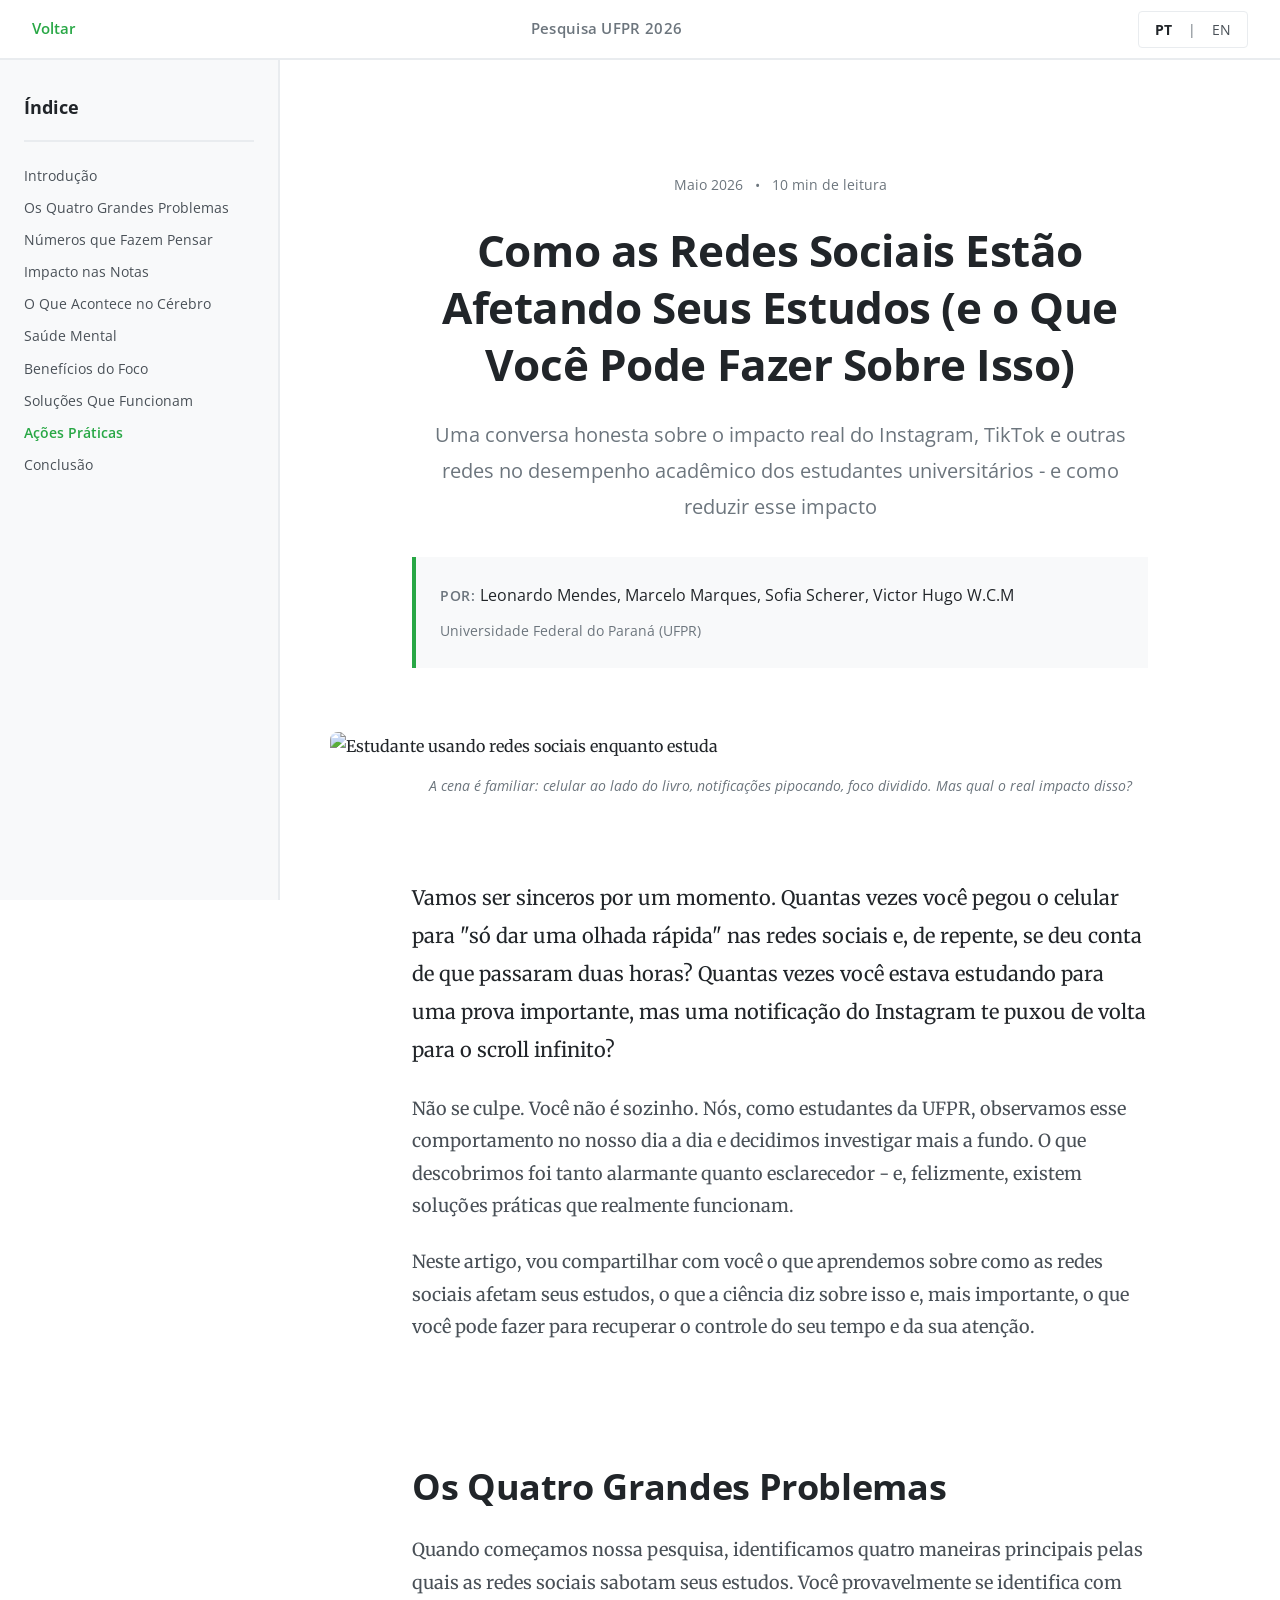
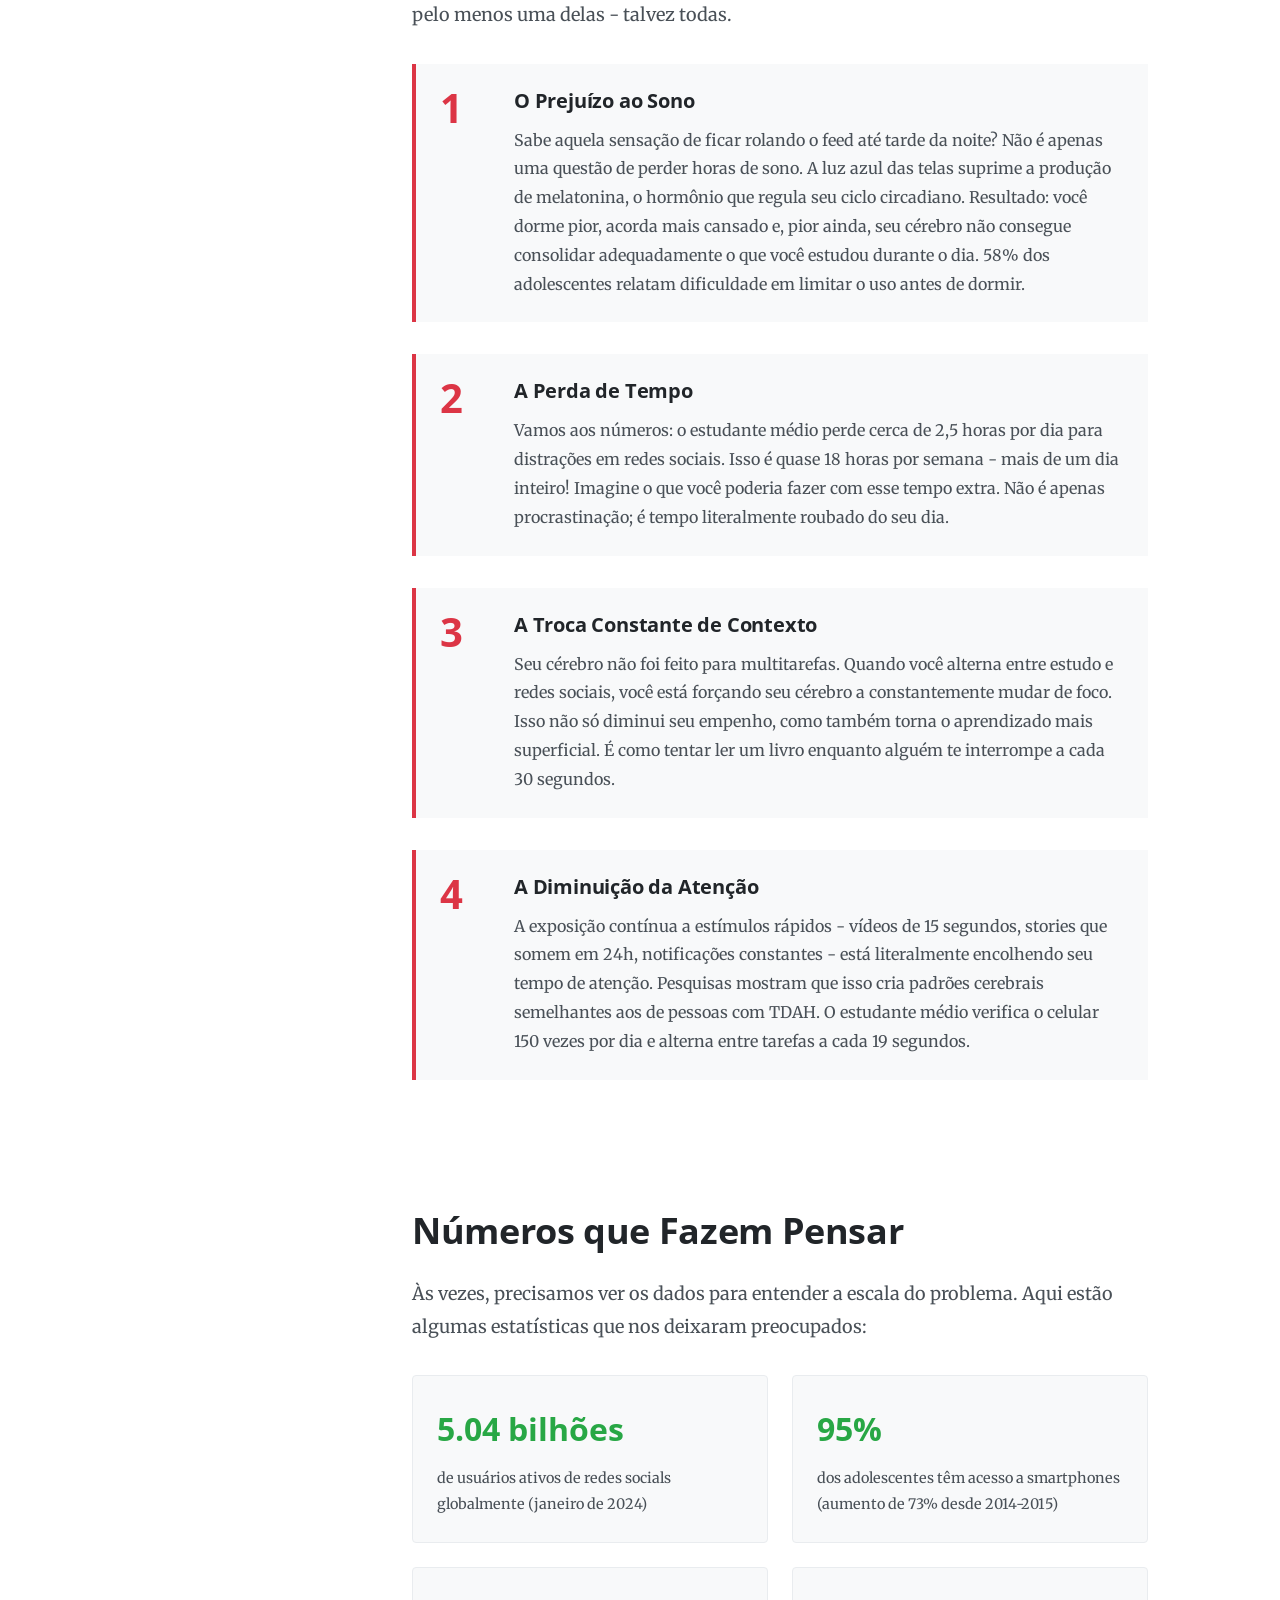
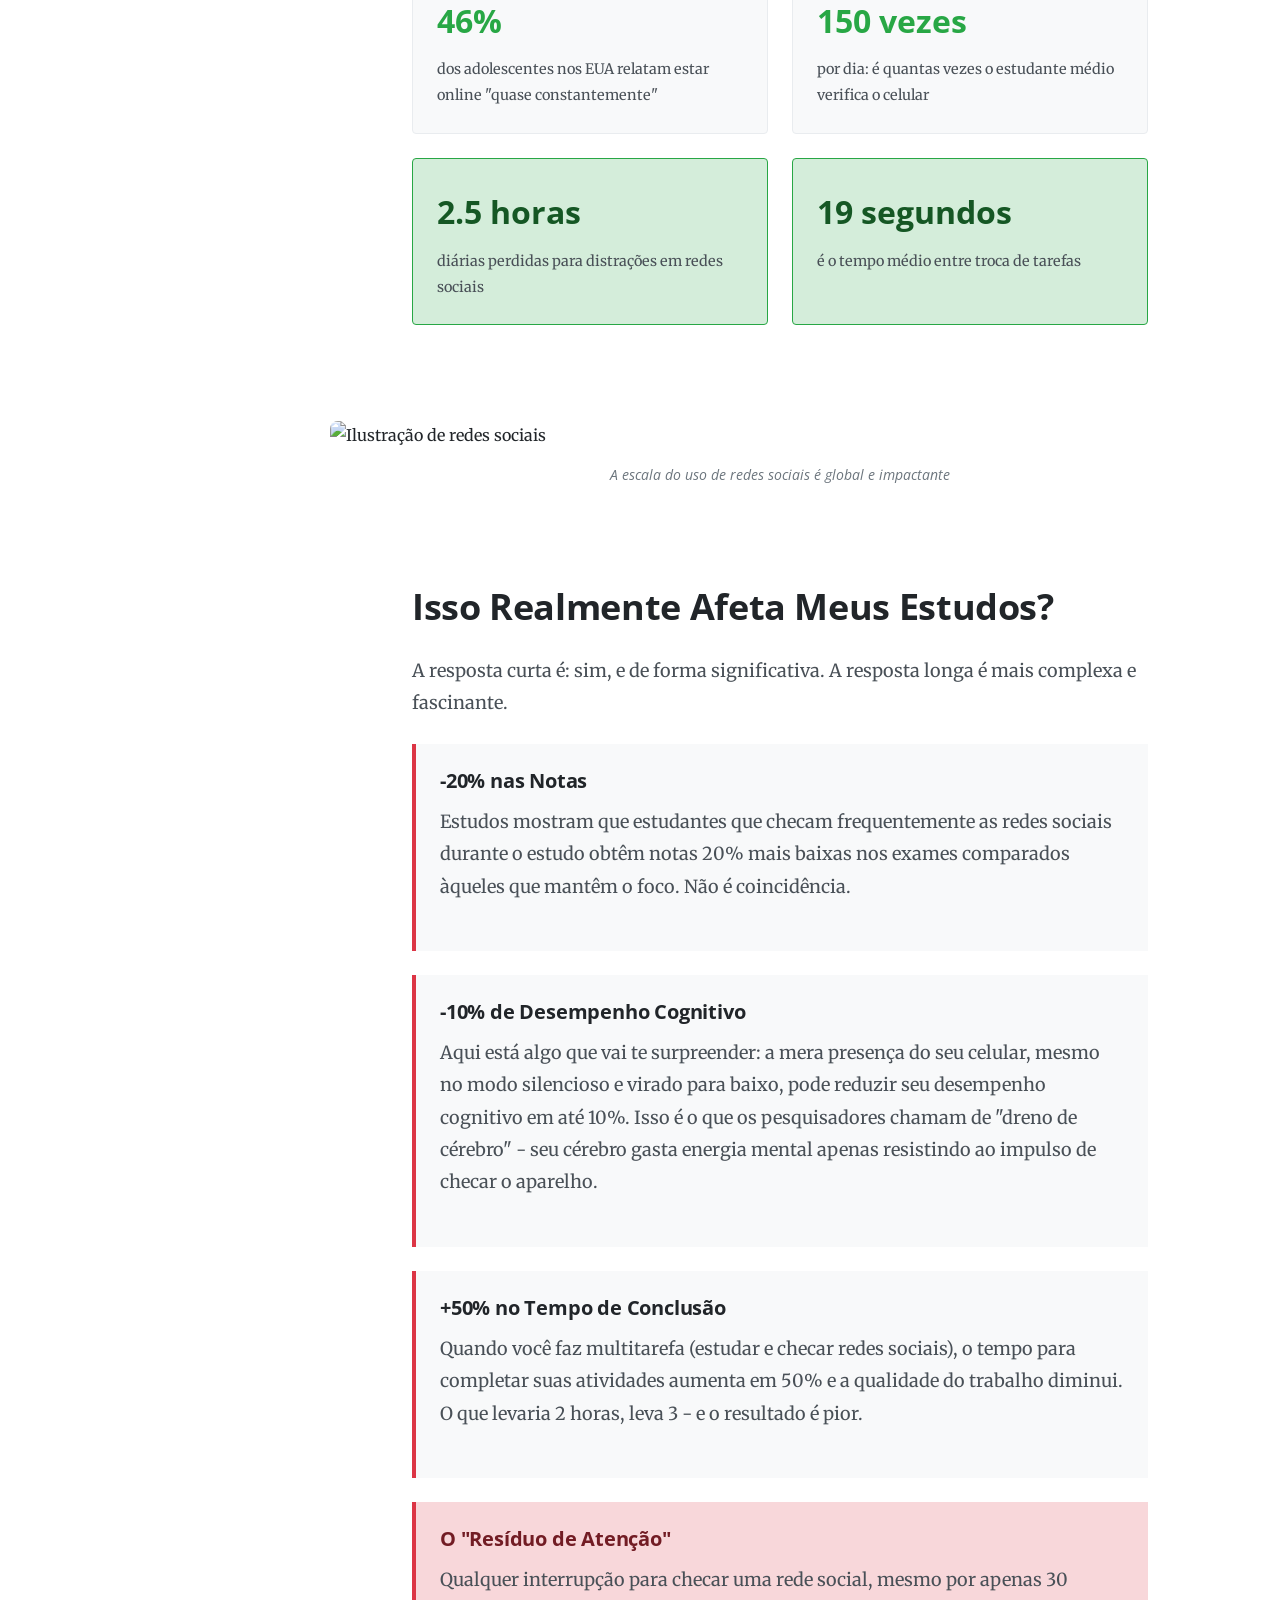
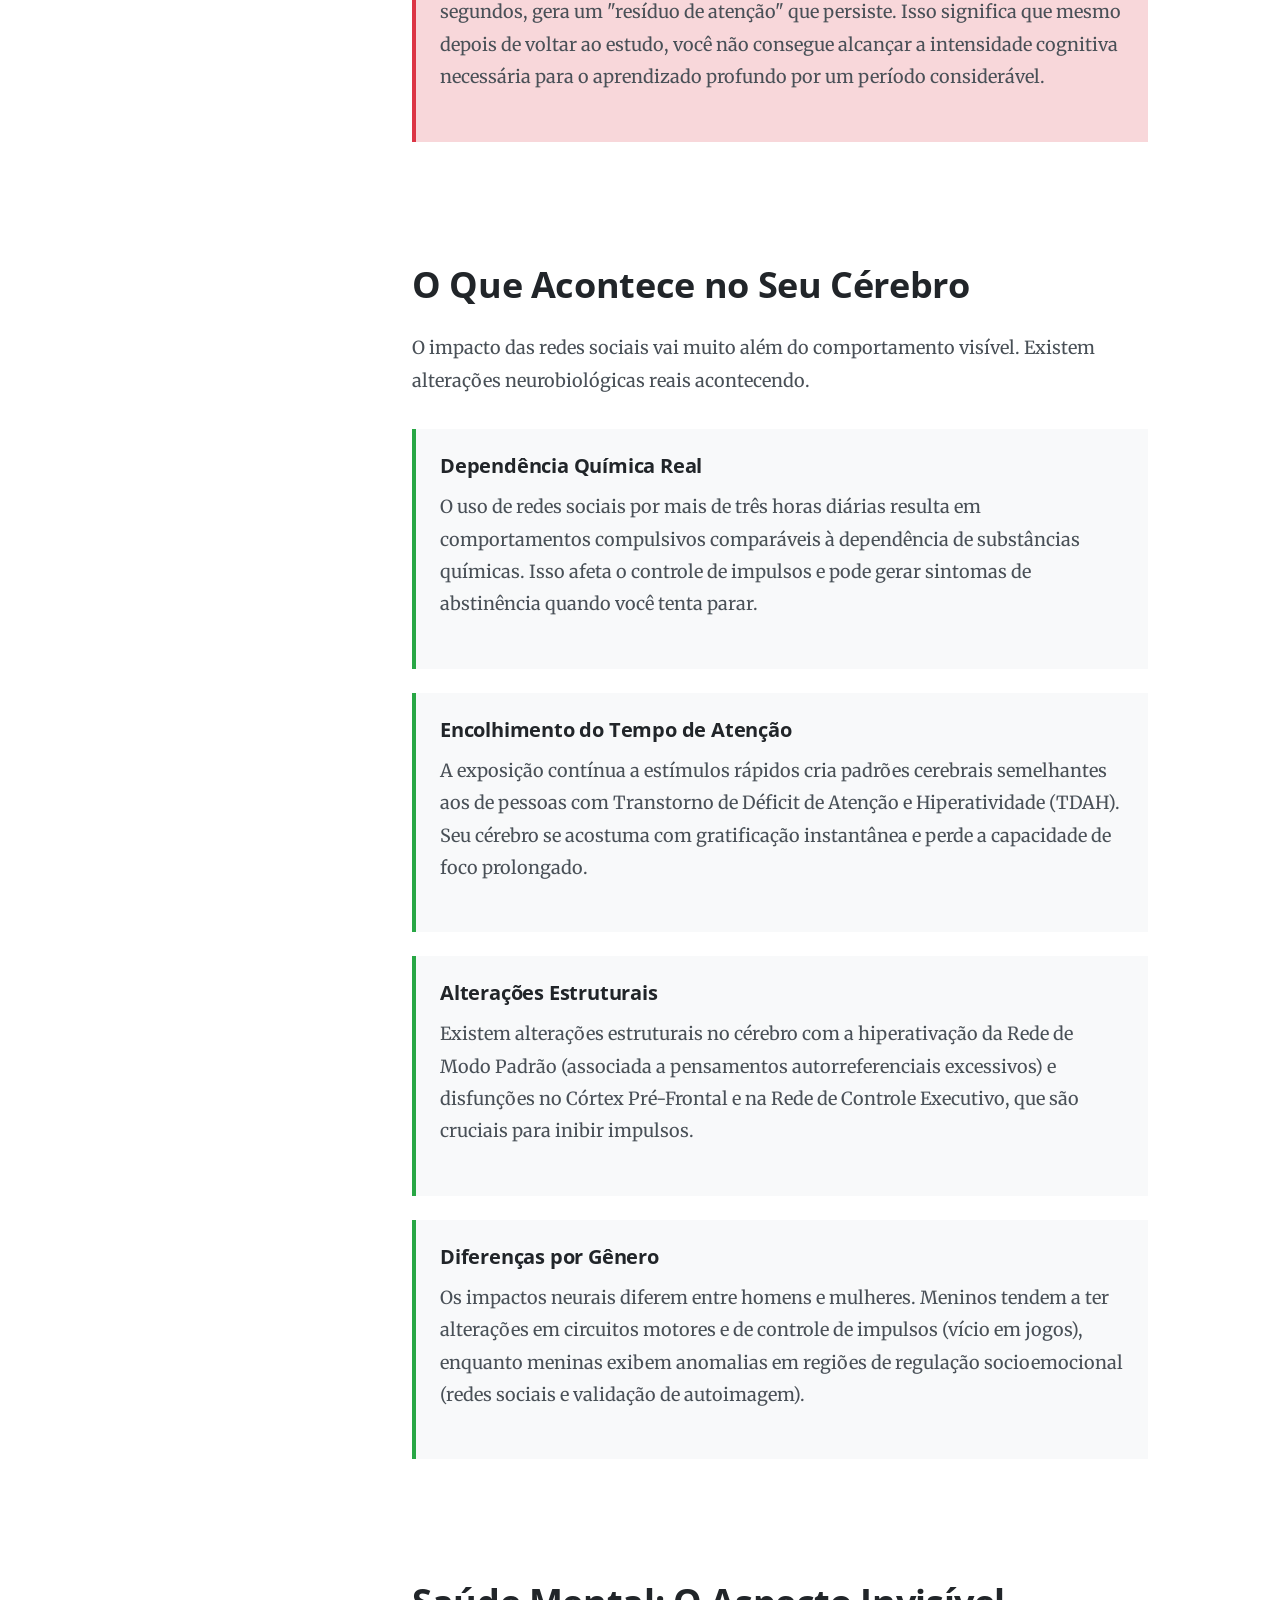
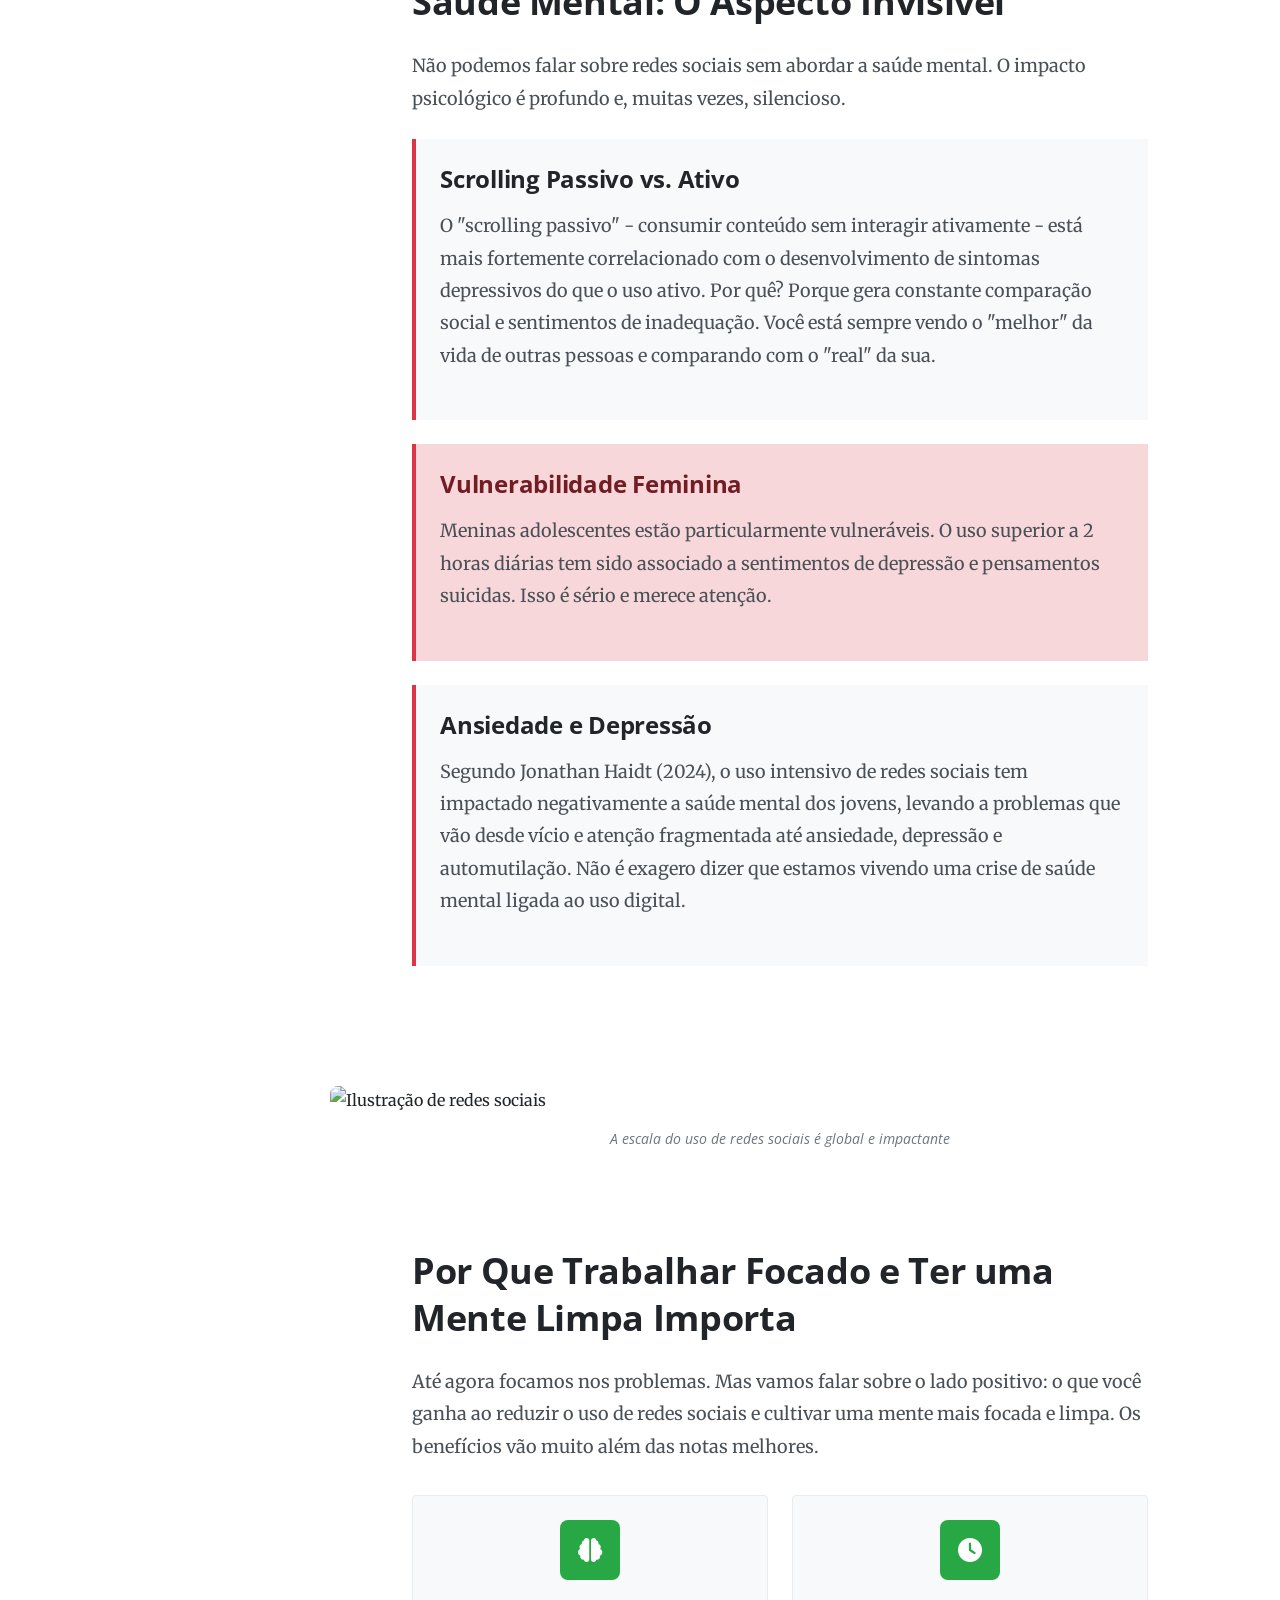
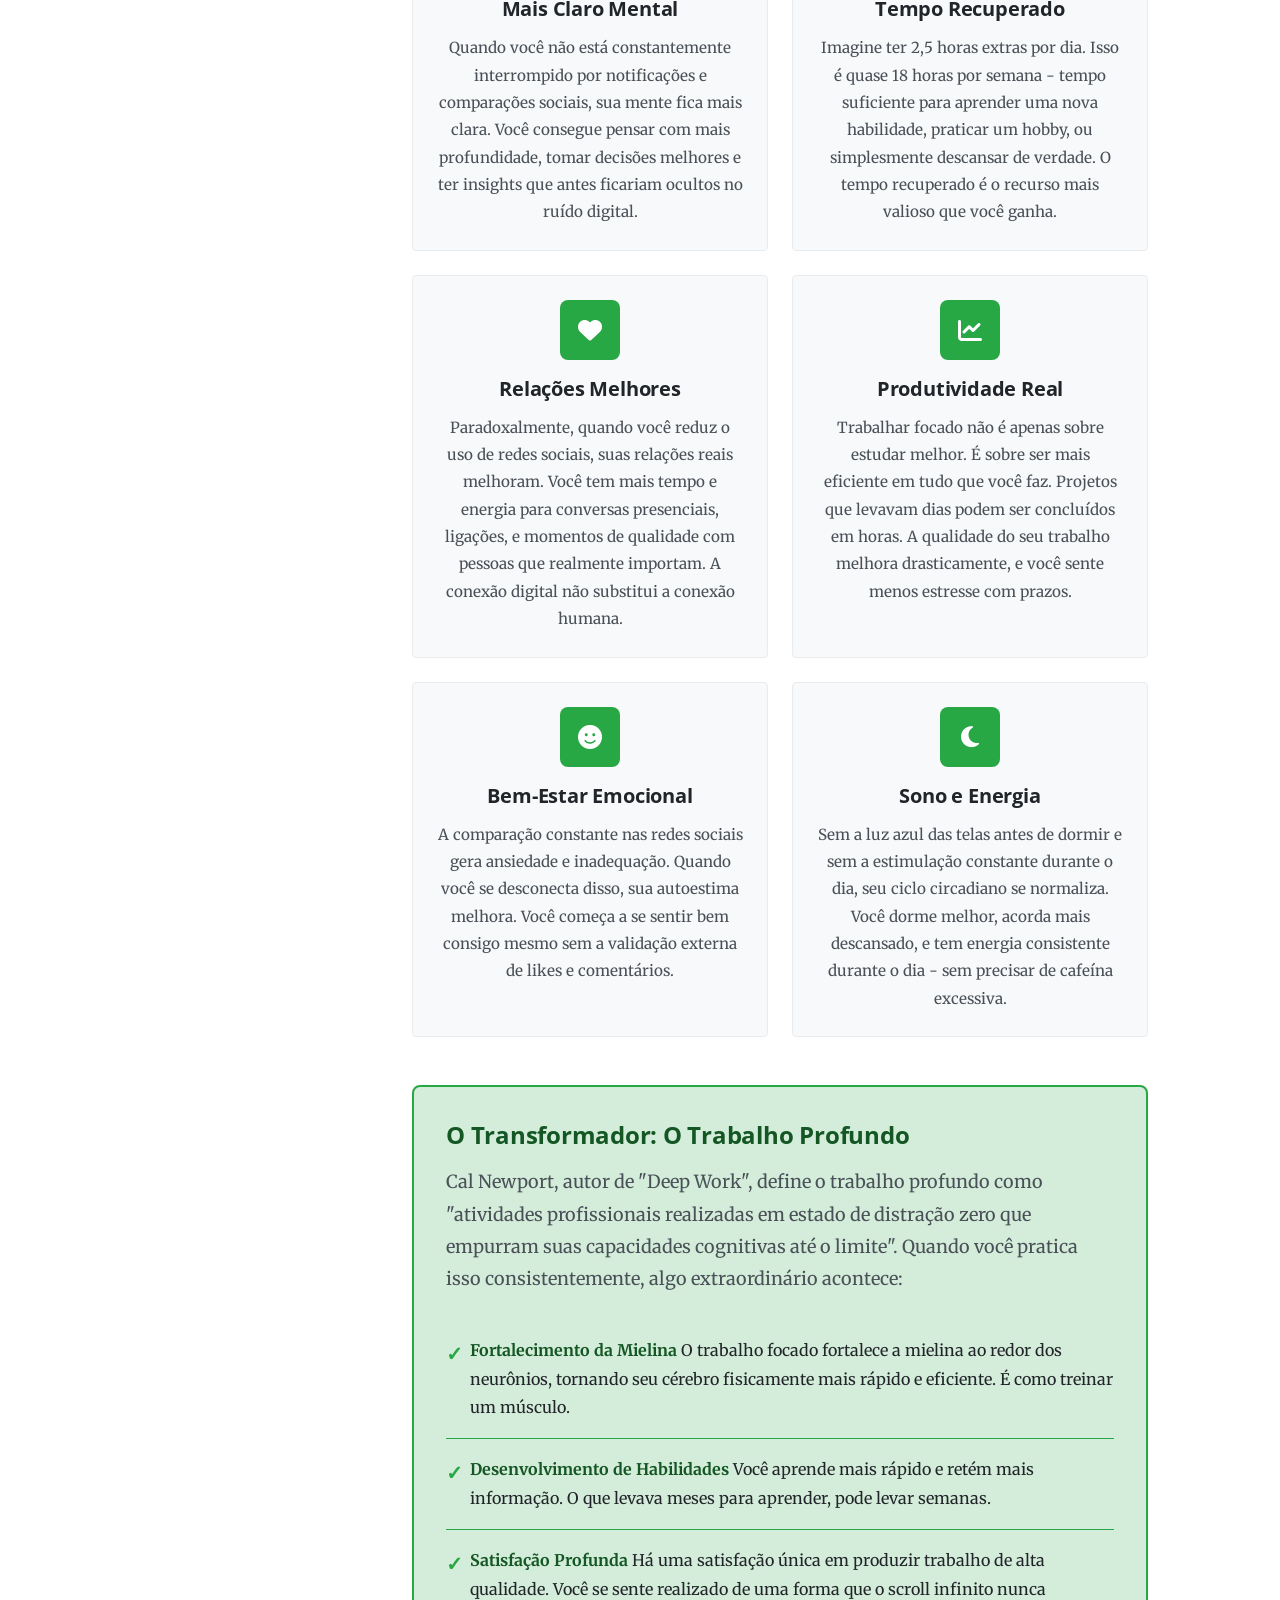
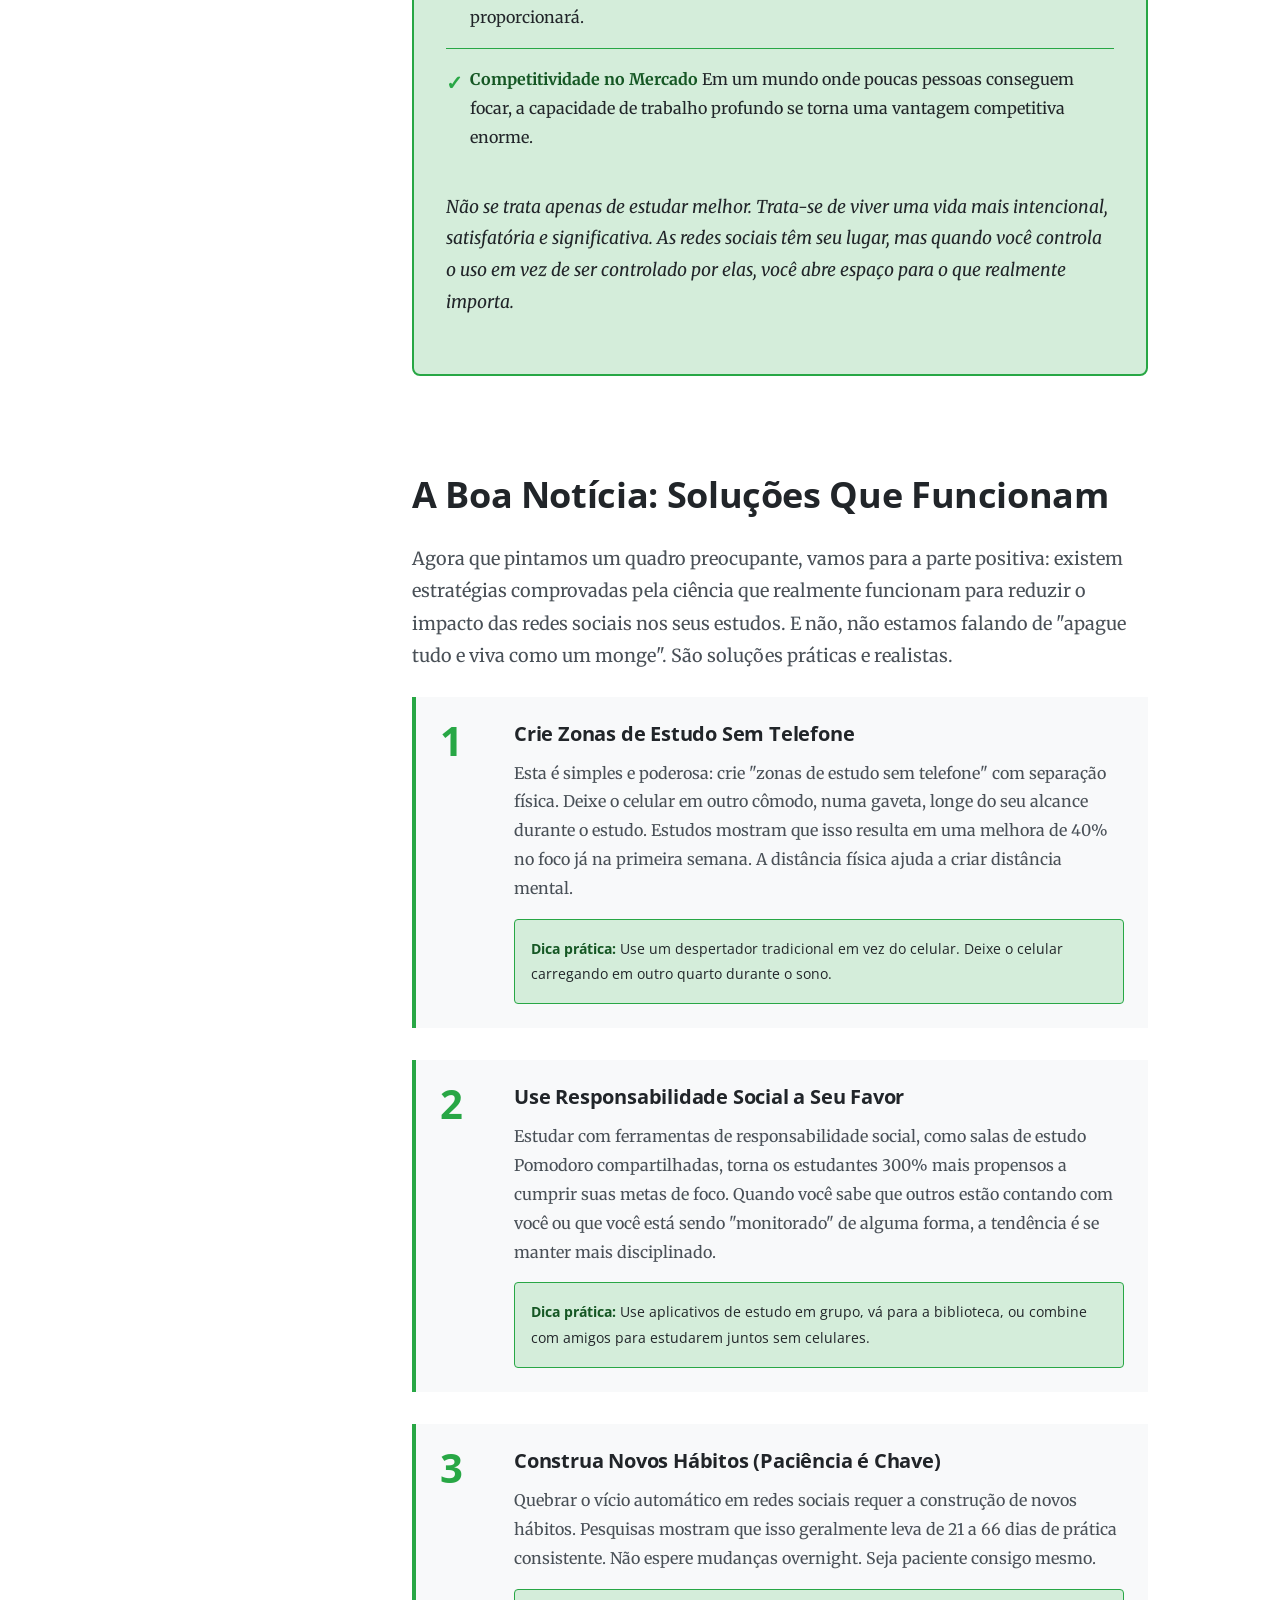
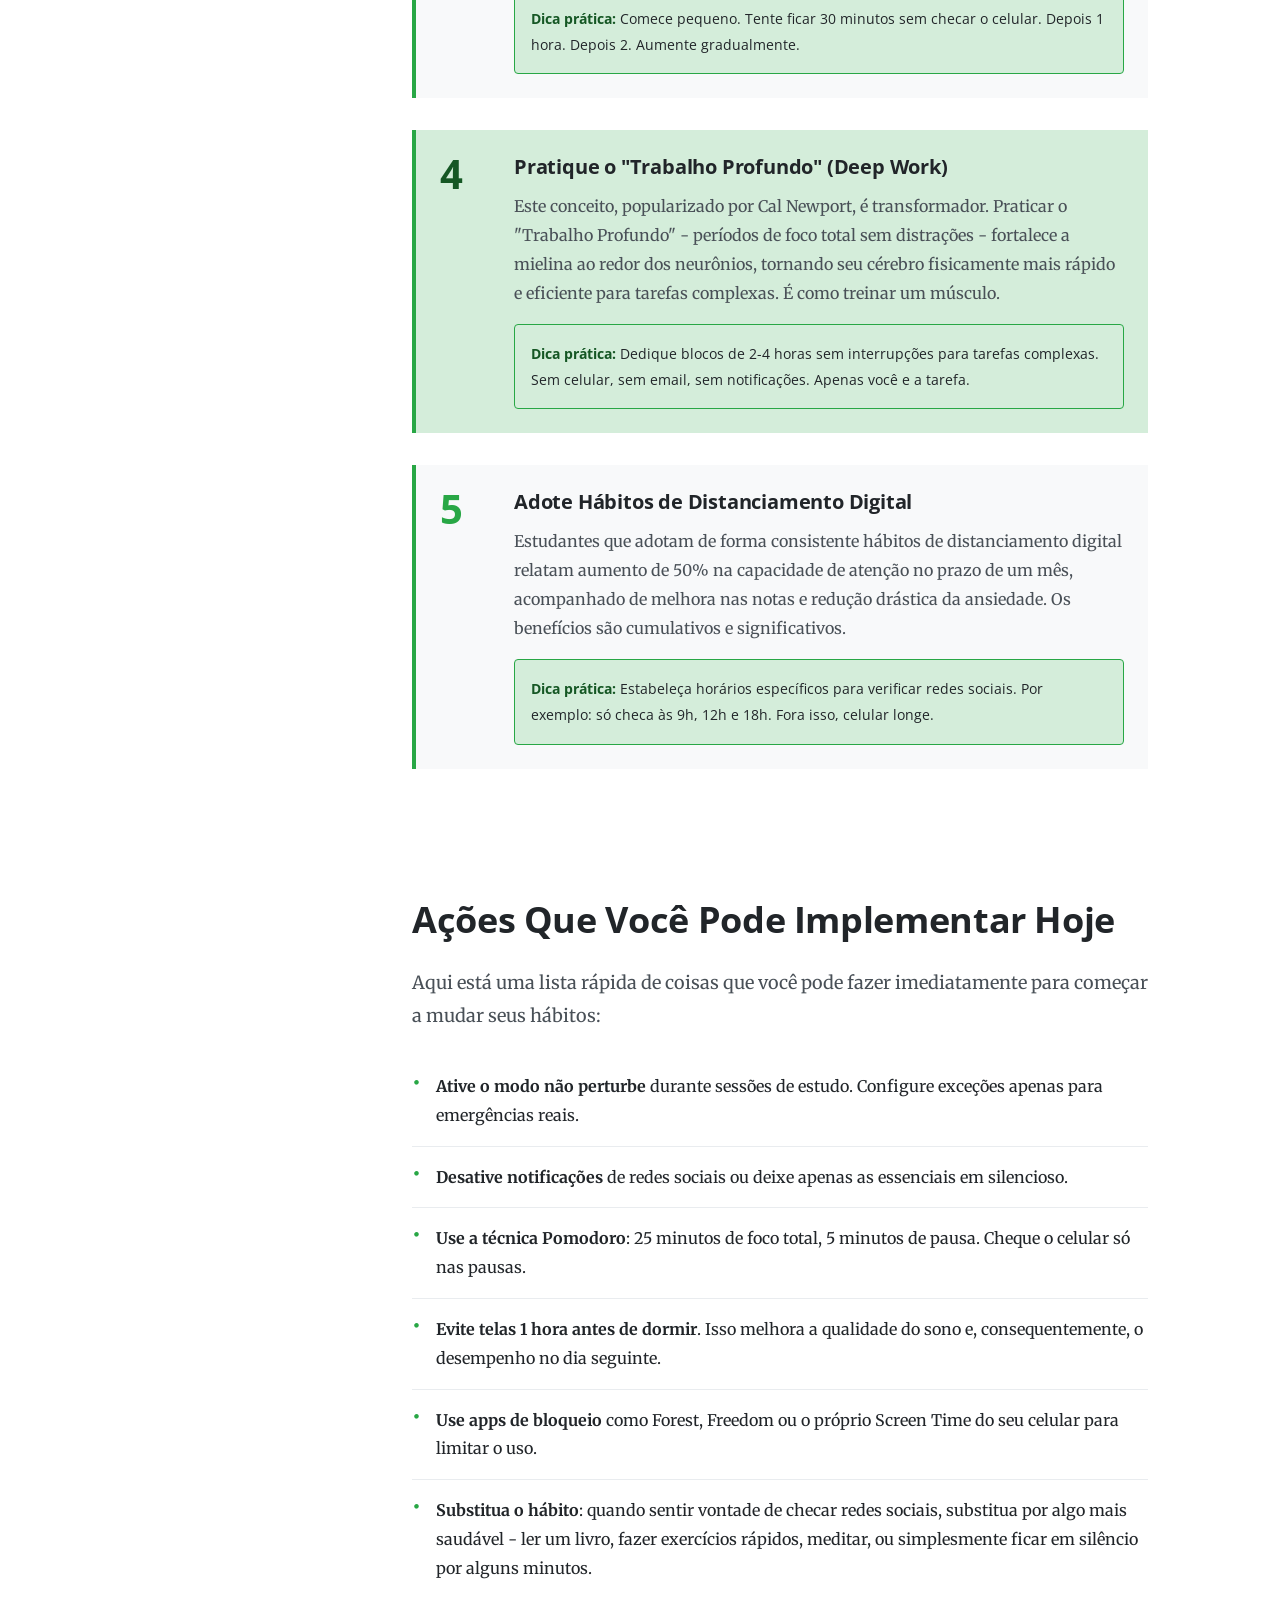
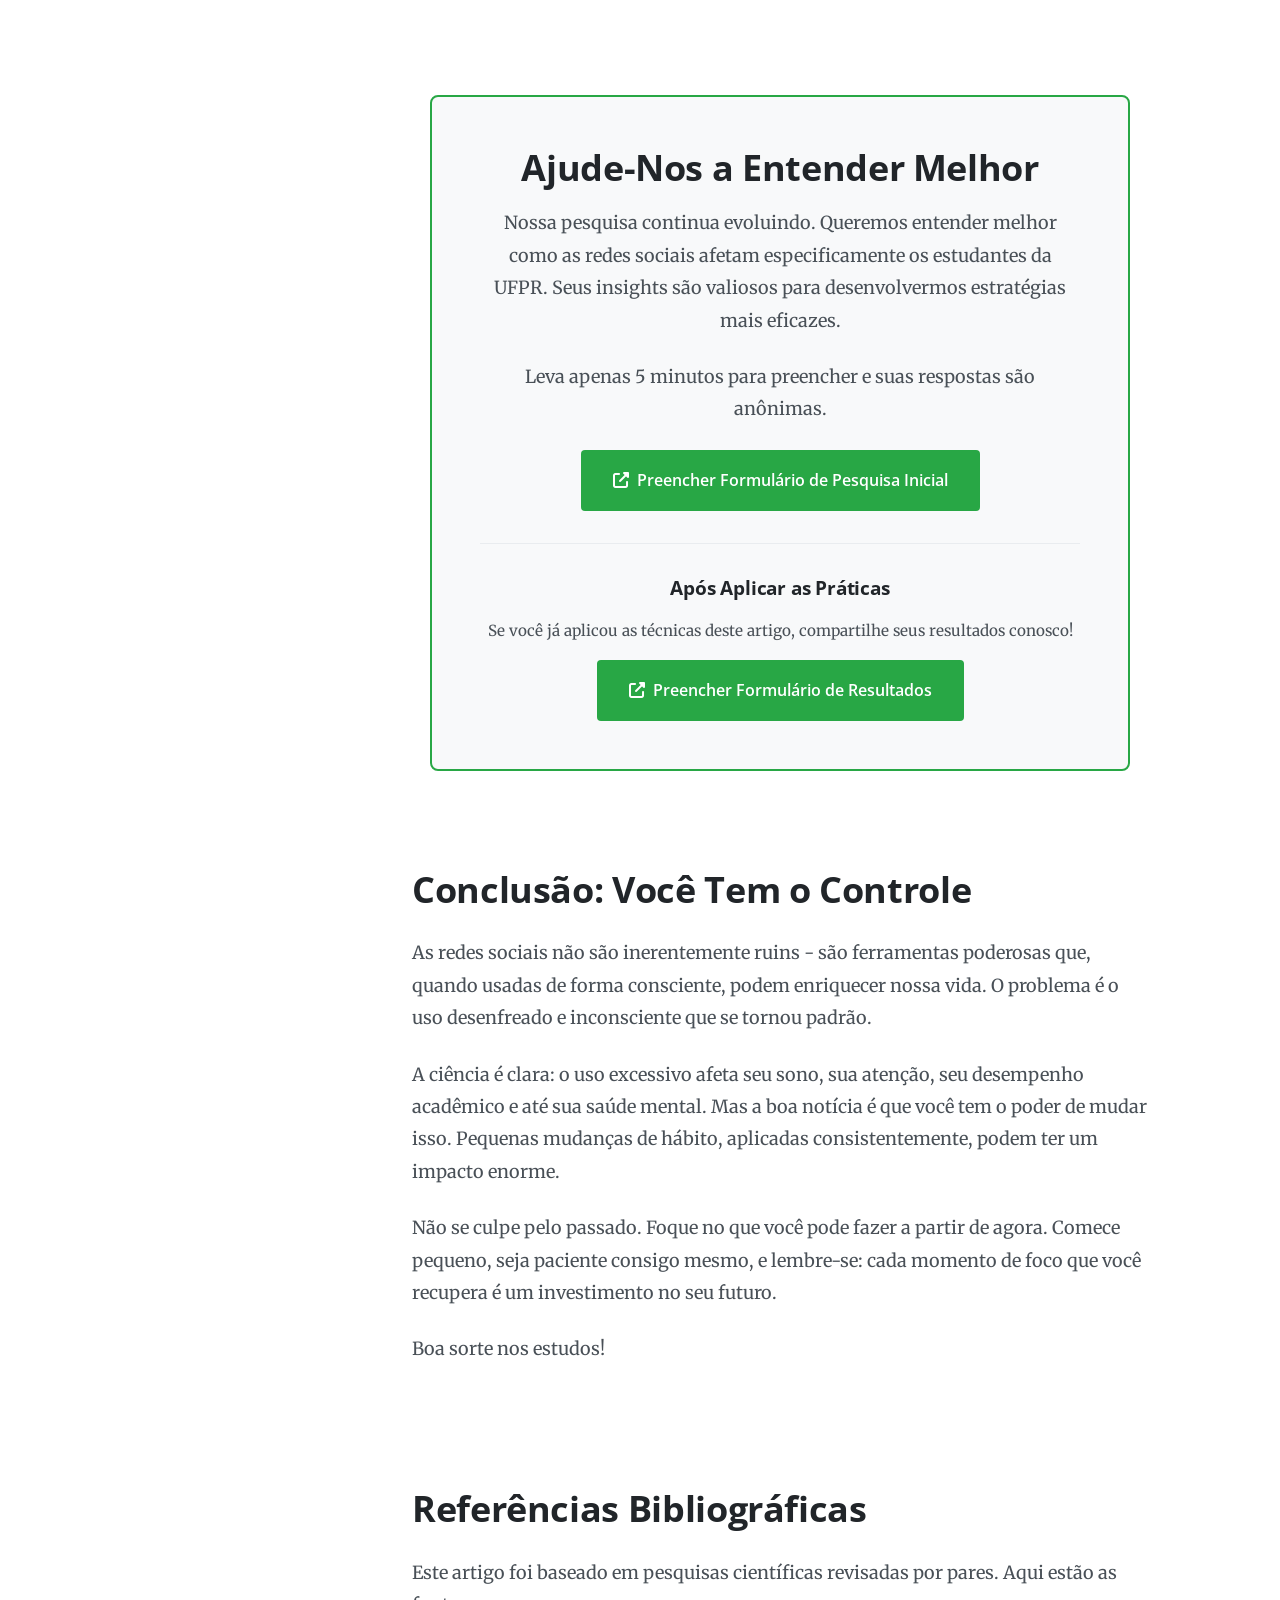
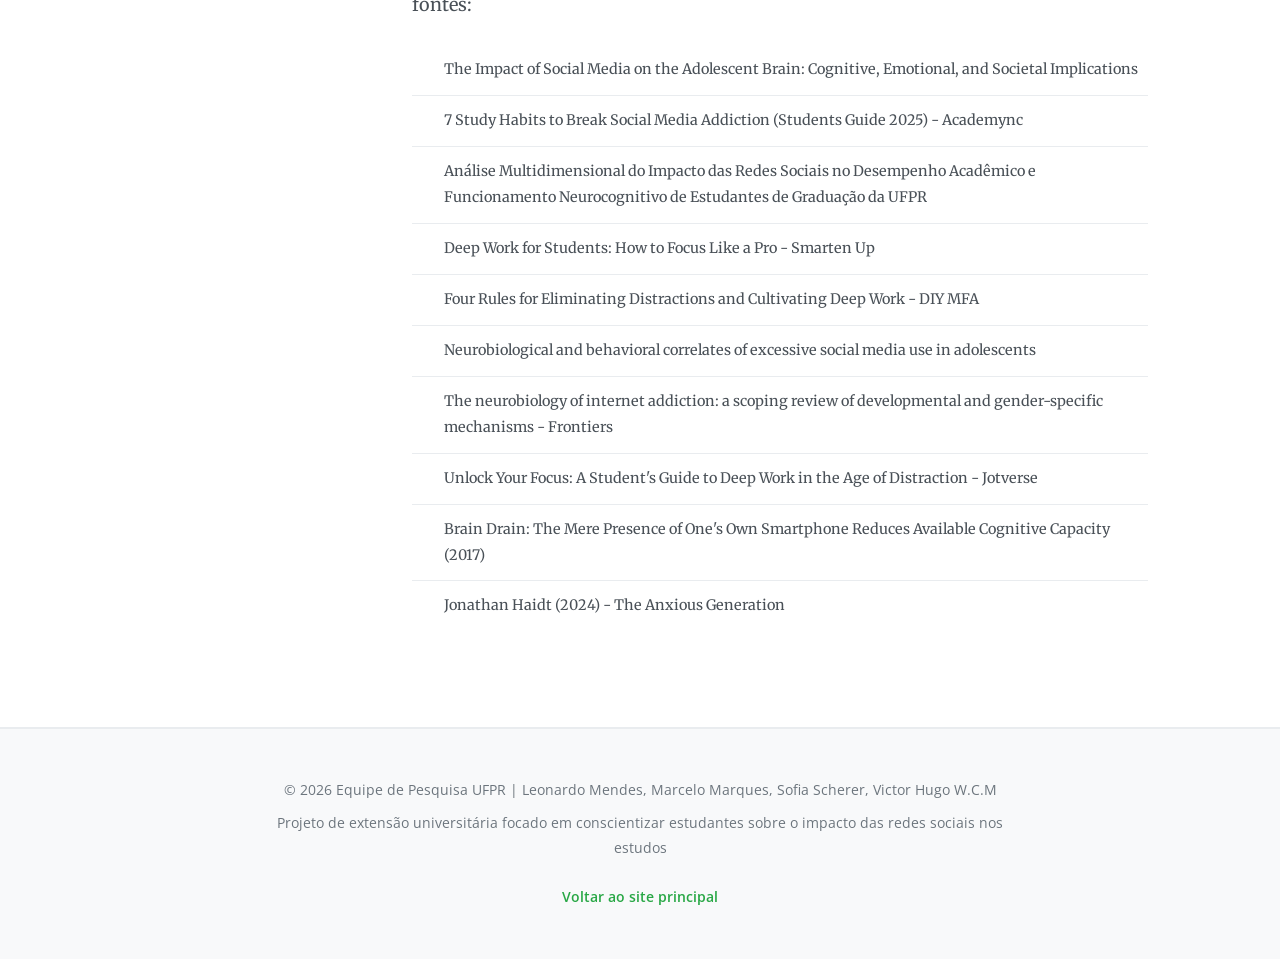
==== pesquisa-redes-sociais/index.html @ 855d6123 "Adicionado pagina de pesquisa" ====
<!DOCTYPE html>
<html lang="pt-BR">
<head>
    <meta charset="UTF-8">
    <meta name="viewport" content="width=device-width, initial-scale=1.0">
    <title>Redes Sociais e Estudos | Pesquisa UFPR 2026</title>
    <link rel="icon" href="https://i.postimg.cc/90FygxqM/foto-pessoal.png" type="image/png">
    <link rel="preconnect" href="https://fonts.googleapis.com">
    <link rel="preconnect" href="https://fonts.gstatic.com" crossorigin>
    <link href="https://fonts.googleapis.com/css2?family=Merriweather:ital,wght@0,300;0,400;0,700;1,400&family=Open+Sans:wght@400;600;700&display=swap" rel="stylesheet">
    <link rel="stylesheet" href="https://cdnjs.cloudflare.com/ajax/libs/font-awesome/6.4.0/css/all.min.css">
    <link rel="stylesheet" href="styles.css">
</head>
<body>
    <!-- Navigation -->
    <nav class="navbar">
        <a href="../index.html" class="back-link" data-i18n="nav.back">
            <i class="fas fa-arrow-left"></i> Voltar
        </a>
        <div class="nav-title" data-i18n="nav.title">
            Pesquisa UFPR 2026
        </div>
        <div class="nav-controls">
            <button id="lang-switch" class="lang-switch" aria-label="Switch Language">
                <span class="lang-option active" data-lang="pt" onclick="switchLanguage('pt')">PT</span>
                <span class="separator">|</span>
                <span class="lang-option" data-lang="en" onclick="switchLanguage('en')">EN</span>
            </button>
            <button class="hamburger-menu" id="hamburger-menu" aria-label="Menu">
                <i class="fas fa-bars"></i>
            </button>
        </div>
    </nav>

    <!-- Mobile Menu -->
    <div class="mobile-menu" id="mobile-menu">
        <div class="mobile-menu-header">
            <span class="mobile-menu-title" data-i18n="menu.title">Índice</span>
            <button class="mobile-menu-close" id="mobile-menu-close">
                <i class="fas fa-times"></i>
            </button>
        </div>
        <ul class="mobile-menu-list">
            <li><a href="#intro" class="mobile-menu-link" data-i18n="menu.intro">Introdução</a></li>
            <li><a href="#problems" class="mobile-menu-link" data-i18n="menu.problems">Os Quatro Grandes Problemas</a></li>
            <li><a href="#stats" class="mobile-menu-link" data-i18n="menu.stats">Números que Fazem Pensar</a></li>
            <li><a href="#impact" class="mobile-menu-link" data-i18n="menu.impact">Impacto nas Notas</a></li>
            <li><a href="#brain" class="mobile-menu-link" data-i18n="menu.brain">O Que Acontece no Cérebro</a></li>
            <li><a href="#mental" class="mobile-menu-link" data-i18n="menu.mental">Saúde Mental</a></li>
            <li><a href="#benefits" class="mobile-menu-link" data-i18n="menu.benefits">Benefícios do Foco</a></li>
            <li><a href="#solutions" class="mobile-menu-link" data-i18n="menu.solutions">Soluções Que Funcionam</a></li>
            <li><a href="#tips" class="mobile-menu-link" data-i18n="menu.tips">Ações Práticas</a></li>
            <li><a href="#conclusion" class="mobile-menu-link" data-i18n="menu.conclusion">Conclusão</a></li>
        </ul>
    </div>

    <!-- Sidebar Table of Contents -->
    <aside class="sidebar" id="sidebar">
        <div class="sidebar-title" data-i18n="menu.title">Índice</div>
        <nav class="toc">
            <ul class="toc-list">
                <li><a href="#intro" class="toc-link" data-i18n="menu.intro">Introdução</a></li>
                <li><a href="#problems" class="toc-link" data-i18n="menu.problems">Os Quatro Grandes Problemas</a></li>
                <li><a href="#stats" class="toc-link" data-i18n="menu.stats">Números que Fazem Pensar</a></li>
                <li><a href="#impact" class="toc-link" data-i18n="menu.impact">Impacto nas Notas</a></li>
                <li><a href="#brain" class="toc-link" data-i18n="menu.brain">O Que Acontece no Cérebro</a></li>
                <li><a href="#mental" class="toc-link" data-i18n="menu.mental">Saúde Mental</a></li>
                <li><a href="#benefits" class="toc-link" data-i18n="menu.benefits">Benefícios do Foco</a></li>
                <li><a href="#solutions" class="toc-link" data-i18n="menu.solutions">Soluções Que Funcionam</a></li>
                <li><a href="#tips" class="toc-link" data-i18n="menu.tips">Ações Práticas</a></li>
                <li><a href="#conclusion" class="toc-link" data-i18n="menu.conclusion">Conclusão</a></li>
            </ul>
        </nav>
    </aside>

    <main class="article">
        <!-- Header -->
        <header class="article-header">
            <div class="container">
                <div class="meta-info">
                    <span class="date" data-i18n="meta.date">Maio 2026</span>
                    <span class="separator">•</span>
                    <span class="reading-time" data-i18n="meta.reading_time">10 min de leitura</span>
                </div>
                <h1 data-i18n="title">Como as Redes Sociais Estão Afetando Seus Estudos (e o Que Você Pode Fazer Sobre Isso)</h1>
                <p class="subtitle" data-i18n="subtitle">Uma conversa honesta sobre o impacto real do Instagram, TikTok e outras redes no desempenho acadêmico dos estudantes universitários - e como reduzir esse impacto</p>
                
                <div class="author-box">
                    <div class="authors">
                        <span class="author-label" data-i18n="authors.label">Por:</span>
                        <span class="author">Leonardo Mendes</span>,
                        <span class="author">Marcelo Marques</span>,
                        <span class="author">Sofia Scherer</span>,
                        <span class="author">Victor Hugo W.C.M</span>
                    </div>
                    <div class="institution" data-i18n="authors.institution">Universidade Federal do Paraná (UFPR)</div>
                </div>
            </div>
        </header>

        <!-- Featured Image -->
        <div class="featured-image">
            <img src="../PessoaEstudandoVendoRedesSociais.png" alt="Estudante usando redes sociais enquanto estuda">
            <p class="caption" data-i18n="images.featured.caption">A cena é familiar: celular ao lado do livro, notificações pipocando, foco dividido. Mas qual o real impacto disso?</p>
        </div>

        <!-- Introduction -->
        <section class="intro-section" id="intro">
            <div class="container">
                <p class="lead" data-i18n="intro.lead">Vamos ser sinceros por um momento. Quantas vezes você pegou o celular para "só dar uma olhada rápida" nas redes sociais e, de repente, se deu conta de que passaram duas horas? Quantas vezes você estava estudando para uma prova importante, mas uma notificação do Instagram te puxou de volta para o scroll infinito?</p>

                <p data-i18n="intro.p1">Não se culpe. Você não é sozinho. Nós, como estudantes da UFPR, observamos esse comportamento no nosso dia a dia e decidimos investigar mais a fundo. O que descobrimos foi tanto alarmante quanto esclarecedor - e, felizmente, existem soluções práticas que realmente funcionam.</p>

                <p data-i18n="intro.p2">Neste artigo, vou compartilhar com você o que aprendemos sobre como as redes sociais afetam seus estudos, o que a ciência diz sobre isso e, mais importante, o que você pode fazer para recuperar o controle do seu tempo e da sua atenção.</p>
            </div>
        </section>

        <!-- The Problem -->
        <section class="problem-section" id="problems">
            <div class="container">
                <h2 data-i18n="problems.title">Os Quatro Grandes Problemas</h2>
                
                <p data-i18n="problems.intro">Quando começamos nossa pesquisa, identificamos quatro maneiras principais pelas quais as redes sociais sabotam seus estudos. Você provavelmente se identifica com pelo menos uma delas - talvez todas.</p>
                
                <div class="problem-list">
                    <div class="problem-item">
                        <div class="problem-number">1</div>
                        <div class="problem-content">
                            <h3 data-i18n="problems.sleep.title">O Prejuízo ao Sono</h3>
                            <p data-i18n="problems.sleep.content">Sabe aquela sensação de ficar rolando o feed até tarde da noite? Não é apenas uma questão de perder horas de sono. A luz azul das telas suprime a produção de melatonina, o hormônio que regula seu ciclo circadiano. Resultado: você dorme pior, acorda mais cansado e, pior ainda, seu cérebro não consegue consolidar adequadamente o que você estudou durante o dia. 58% dos adolescentes relatam dificuldade em limitar o uso antes de dormir.</p>
                        </div>
                    </div>
                    
                    <div class="problem-item">
                        <div class="problem-number">2</div>
                        <div class="problem-content">
                            <h3 data-i18n="problems.time.title">A Perda de Tempo</h3>
                            <p data-i18n="problems.time.content">Vamos aos números: o estudante médio perde cerca de 2,5 horas por dia para distrações em redes sociais. Isso é quase 18 horas por semana - mais de um dia inteiro! Imagine o que você poderia fazer com esse tempo extra. Não é apenas procrastinação; é tempo literalmente roubado do seu dia.</p>
                        </div>
                    </div>
                    
                    <div class="problem-item">
                        <div class="problem-number">3</div>
                        <div class="problem-content">
                            <h3 data-i18n="problems.context.title">A Troca Constante de Contexto</h3>
                            <p data-i18n="problems.context.content">Seu cérebro não foi feito para multitarefas. Quando você alterna entre estudo e redes sociais, você está forçando seu cérebro a constantemente mudar de foco. Isso não só diminui seu empenho, como também torna o aprendizado mais superficial. É como tentar ler um livro enquanto alguém te interrompe a cada 30 segundos.</p>
                        </div>
                    </div>
                    
                    <div class="problem-item">
                        <div class="problem-number">4</div>
                        <div class="problem-content">
                            <h3 data-i18n="problems.attention.title">A Diminuição da Atenção</h3>
                            <p data-i18n="problems.attention.content">A exposição contínua a estímulos rápidos - vídeos de 15 segundos, stories que somem em 24h, notificações constantes - está literalmente encolhendo seu tempo de atenção. Pesquisas mostram que isso cria padrões cerebrais semelhantes aos de pessoas com TDAH. O estudante médio verifica o celular 150 vezes por dia e alterna entre tarefas a cada 19 segundos.</p>
                        </div>
                    </div>
                </div>
            </div>
        </section>

        <!-- Statistics -->
        <section class="stats-section" id="stats">
            <div class="container">
                <h2>Números que Fazem Pensar</h2>
                
                <p>Às vezes, precisamos ver os dados para entender a escala do problema. Aqui estão algumas estatísticas que nos deixaram preocupados:</p>
                
                <div class="stats-grid">
                    <div class="stat-item">
                        <div class="stat-number">5.04 bilhões</div>
                        <p>de usuários ativos de redes socials globalmente (janeiro de 2024)</p>
                    </div>
                    
                    <div class="stat-item">
                        <div class="stat-number">95%</div>
                        <p>dos adolescentes têm acesso a smartphones (aumento de 73% desde 2014-2015)</p>
                    </div>
                    
                    <div class="stat-item">
                        <div class="stat-number">46%</div>
                        <p>dos adolescentes nos EUA relatam estar online "quase constantemente"</p>
                    </div>
                    
                    <div class="stat-item">
                        <div class="stat-number">150 vezes</div>
                        <p>por dia: é quantas vezes o estudante médio verifica o celular</p>
                    </div>
                    
                    <div class="stat-item highlight">
                        <div class="stat-number">2.5 horas</div>
                        <p>diárias perdidas para distrações em redes sociais</p>
                    </div>
                    
                    <div class="stat-item highlight">
                        <div class="stat-number">19 segundos</div>
                        <p>é o tempo médio entre troca de tarefas</p>
                    </div>
                </div>
            </div>
        </section>

        <!-- Image Break -->
        <div class="image-break">
            <img src="../redeSciais.png" alt="Ilustração de redes sociais">
            <p class="caption">A escala do uso de redes sociais é global e impactante</p>
        </div>

        <!-- Academic Impact -->
        <section class="impact-section" id="impact">
            <div class="container">
                <h2 data-i18n="impact.title">Isso Realmente Afeta Meus Estudos?</h2>
                
                <p data-i18n="impact.intro">A resposta curta é: sim, e de forma significativa. A resposta longa é mais complexa e fascinante.</p>
                
                <div class="impact-box">
                    <h3 data-i18n="impact.grades.title">-20% nas Notas</h3>
                    <p data-i18n="impact.grades.content">Estudos mostram que estudantes que checam frequentemente as redes sociais durante o estudo obtêm notas 20% mais baixas nos exames comparados àqueles que mantêm o foco. Não é coincidência.</p>
                </div>
                
                <div class="impact-box">
                    <h3 data-i18n="impact.cognitive.title">-10% de Desempenho Cognitivo</h3>
                    <p data-i18n="impact.cognitive.content">Aqui está algo que vai te surpreender: a mera presença do seu celular, mesmo no modo silencioso e virado para baixo, pode reduzir seu desempenho cognitivo em até 10%. Isso é o que os pesquisadores chamam de "dreno de cérebro" - seu cérebro gasta energia mental apenas resistindo ao impulso de checar o aparelho.</p>
                </div>
                
                <div class="impact-box">
                    <h3 data-i18n="impact.completion.title">+50% no Tempo de Conclusão</h3>
                    <p data-i18n="impact.completion.content">Quando você faz multitarefa (estudar e checar redes sociais), o tempo para completar suas atividades aumenta em 50% e a qualidade do trabalho diminui. O que levaria 2 horas, leva 3 - e o resultado é pior.</p>
                </div>
                
                <div class="impact-box warning">
                    <h3 data-i18n="impact.residue.title">O "Resíduo de Atenção"</h3>
                    <p data-i18n="impact.residue.content">Qualquer interrupção para checar uma rede social, mesmo por apenas 30 segundos, gera um "resíduo de atenção" que persiste. Isso significa que mesmo depois de voltar ao estudo, você não consegue alcançar a intensidade cognitiva necessária para o aprendizado profundo por um período considerável.</p>
                </div>
            </div>
        </section>

        <!-- What Happens in Your Brain -->
        <section class="brain-section" id="brain">
            <div class="container">
                <h2 data-i18n="brain.title">O Que Acontece no Seu Cérebro</h2>
                
                <p data-i18n="brain.intro">O impacto das redes sociais vai muito além do comportamento visível. Existem alterações neurobiológicas reais acontecendo.</p>
                
                <div class="brain-points">
                    <div class="brain-point">
                        <h3 data-i18n="brain.addiction.title">Dependência Química Real</h3>
                        <p data-i18n="brain.addiction.content">O uso de redes sociais por mais de três horas diárias resulta em comportamentos compulsivos comparáveis à dependência de substâncias químicas. Isso afeta o controle de impulsos e pode gerar sintomas de abstinência quando você tenta parar.</p>
                    </div>
                    
                    <div class="brain-point">
                        <h3 data-i18n="brain.attention.title">Encolhimento do Tempo de Atenção</h3>
                        <p data-i18n="brain.attention.content">A exposição contínua a estímulos rápidos cria padrões cerebrais semelhantes aos de pessoas com Transtorno de Déficit de Atenção e Hiperatividade (TDAH). Seu cérebro se acostuma com gratificação instantânea e perde a capacidade de foco prolongado.</p>
                    </div>
                    
                    <div class="brain-point">
                        <h3 data-i18n="brain.structural.title">Alterações Estruturais</h3>
                        <p data-i18n="brain.structural.content">Existem alterações estruturais no cérebro com a hiperativação da Rede de Modo Padrão (associada a pensamentos autorreferenciais excessivos) e disfunções no Córtex Pré-Frontal e na Rede de Controle Executivo, que são cruciais para inibir impulsos.</p>
                    </div>
                    
                    <div class="brain-point">
                        <h3 data-i18n="brain.gender.title">Diferenças por Gênero</h3>
                        <p data-i18n="brain.gender.content">Os impactos neurais diferem entre homens e mulheres. Meninos tendem a ter alterações em circuitos motores e de controle de impulsos (vício em jogos), enquanto meninas exibem anomalias em regiões de regulação socioemocional (redes sociais e validação de autoimagem).</p>
                    </div>
                </div>
            </div>
        </section>

        <!-- Mental Health -->
        <section class="mental-section" id="mental">
            <div class="container">
                <h2 data-i18n="mental.title">Saúde Mental: O Aspecto Invisível</h2>
                
                <p data-i18n="mental.intro">Não podemos falar sobre redes sociais sem abordar a saúde mental. O impacto psicológico é profundo e, muitas vezes, silencioso.</p>
                
                <div class="mental-box">
                    <h3 data-i18n="mental.passive.title">Scrolling Passivo vs. Ativo</h3>
                    <p data-i18n="mental.passive.content">O "scrolling passivo" - consumir conteúdo sem interagir ativamente - está mais fortemente correlacionado com o desenvolvimento de sintomas depressivos do que o uso ativo. Por quê? Porque gera constante comparação social e sentimentos de inadequação. Você está sempre vendo o "melhor" da vida de outras pessoas e comparando com o "real" da sua.</p>
                </div>
                
                <div class="mental-box warning">
                    <h3 data-i18n="mental.teens.title">Vulnerabilidade Feminina</h3>
                    <p data-i18n="mental.teens.content">Meninas adolescentes estão particularmente vulneráveis. O uso superior a 2 horas diárias tem sido associado a sentimentos de depressão e pensamentos suicidas. Isso é sério e merece atenção.</p>
                </div>
                
                <div class="mental-box">
                    <h3 data-i18n="mental.depression.title">Ansiedade e Depressão</h3>
                    <p data-i18n="mental.depression.content">Segundo Jonathan Haidt (2024), o uso intensivo de redes sociais tem impactado negativamente a saúde mental dos jovens, levando a problemas que vão desde vício e atenção fragmentada até ansiedade, depressão e automutilação. Não é exagero dizer que estamos vivendo uma crise de saúde mental ligada ao uso digital.</p>
                </div>
            </div>
        </section>

        <!-- Image Break -->
        <div class="image-break">
            <img src="../redeSciais.png" alt="Ilustração de redes sociais">
            <p class="caption">A escala do uso de redes sociais é global e impactante</p>
        </div>

        <!-- Benefits Section -->
        <section class="benefits-section" id="benefits">
            <div class="container">
                <h2 data-i18n="benefits.title">Por Que Trabalhar Focado e Ter uma Mente Limpa Importa</h2>
                
                <p data-i18n="benefits.intro">Até agora focamos nos problemas. Mas vamos falar sobre o lado positivo: o que você ganha ao reduzir o uso de redes sociais e cultivar uma mente mais focada e limpa. Os benefícios vão muito além das notas melhores.</p>
                
                <div class="benefits-grid">
                    <div class="benefit-item">
                        <div class="benefit-icon">
                            <i class="fas fa-brain"></i>
                        </div>
                        <h3 data-i18n="benefits.mental_clarity.title">Mais Claro Mental</h3>
                        <p data-i18n="benefits.mental_clarity.content">Quando você não está constantemente interrompido por notificações e comparações sociais, sua mente fica mais clara. Você consegue pensar com mais profundidade, tomar decisões melhores e ter insights que antes ficariam ocultos no ruído digital.</p>
                    </div>
                    
                    <div class="benefit-item">
                        <div class="benefit-icon">
                            <i class="fas fa-clock"></i>
                        </div>
                        <h3 data-i18n="benefits.time.title">Tempo Recuperado</h3>
                        <p data-i18n="benefits.time.content">Imagine ter 2,5 horas extras por dia. Isso é quase 18 horas por semana - tempo suficiente para aprender uma nova habilidade, praticar um hobby, ou simplesmente descansar de verdade. O tempo recuperado é o recurso mais valioso que você ganha.</p>
                    </div>
                    
                    <div class="benefit-item">
                        <div class="benefit-icon">
                            <i class="fas fa-heart"></i>
                        </div>
                        <h3 data-i18n="benefits.relationships.title">Relações Melhores</h3>
                        <p data-i18n="benefits.relationships.content">Paradoxalmente, quando você reduz o uso de redes sociais, suas relações reais melhoram. Você tem mais tempo e energia para conversas presenciais, ligações, e momentos de qualidade com pessoas que realmente importam. A conexão digital não substitui a conexão humana.</p>
                    </div>
                    
                    <div class="benefit-item">
                        <div class="benefit-icon">
                            <i class="fas fa-chart-line"></i>
                        </div>
                        <h3 data-i18n="benefits.productivity.title">Produtividade Real</h3>
                        <p data-i18n="benefits.productivity.content">Trabalhar focado não é apenas sobre estudar melhor. É sobre ser mais eficiente em tudo que você faz. Projetos que levavam dias podem ser concluídos em horas. A qualidade do seu trabalho melhora drasticamente, e você sente menos estresse com prazos.</p>
                    </div>
                    
                    <div class="benefit-item">
                        <div class="benefit-icon">
                            <i class="fas fa-smile"></i>
                        </div>
                        <h3 data-i18n="benefits.wellbeing.title">Bem-Estar Emocional</h3>
                        <p data-i18n="benefits.wellbeing.content">A comparação constante nas redes sociais gera ansiedade e inadequação. Quando você se desconecta disso, sua autoestima melhora. Você começa a se sentir bem consigo mesmo sem a validação externa de likes e comentários.</p>
                    </div>
                    
                    <div class="benefit-item">
                        <div class="benefit-icon">
                            <i class="fas fa-moon"></i>
                        </div>
                        <h3 data-i18n="benefits.sleep.title">Sono e Energia</h3>
                        <p data-i18n="benefits.sleep.content">Sem a luz azul das telas antes de dormir e sem a estimulação constante durante o dia, seu ciclo circadiano se normaliza. Você dorme melhor, acorda mais descansado, e tem energia consistente durante o dia - sem precisar de cafeína excessiva.</p>
                    </div>
                </div>
                
                <div class="benefit-summary">
                    <h3 data-i18n="benefits.deep_work.title">O Transformador: O Trabalho Profundo</h3>
                    <p data-i18n="benefits.deep_work.content">Cal Newport, autor de "Deep Work", define o trabalho profundo como "atividades profissionais realizadas em estado de distração zero que empurram suas capacidades cognitivas até o limite". Quando você pratica isso consistentemente, algo extraordinário acontece:</p>
                    
                    <ul class="benefit-list">
                        <li><strong data-i18n="benefits.deep_work.myelin">Fortalecimento da Mielina:</strong> <span data-i18n="benefits.deep_work.myelin_content">O trabalho focado fortalece a mielina ao redor dos neurônios, tornando seu cérebro fisicamente mais rápido e eficiente. É como treinar um músculo.</span></li>
                        <li><strong data-i18n="benefits.deep_work.skills">Desenvolvimento de Habilidades:</strong> <span data-i18n="benefits.deep_work.skills_content">Você aprende mais rápido e retém mais informação. O que levava meses para aprender, pode levar semanas.</span></li>
                        <li><strong data-i18n="benefits.deep_work.satisfaction">Satisfação Profunda:</strong> <span data-i18n="benefits.deep_work.satisfaction_content">Há uma satisfação única em produzir trabalho de alta qualidade. Você se sente realizado de uma forma que o scroll infinito nunca proporcionará.</span></li>
                        <li><strong data-i18n="benefits.deep_work.competitive">Competitividade no Mercado:</strong> <span data-i18n="benefits.deep_work.competitive_content">Em um mundo onde poucas pessoas conseguem focar, a capacidade de trabalho profundo se torna uma vantagem competitiva enorme.</span></li>
                    </ul>
                    
                    <p class="benefit-conclusion" data-i18n="benefits.deep_work.conclusion">Não se trata apenas de estudar melhor. Trata-se de viver uma vida mais intencional, satisfatória e significativa. As redes sociais têm seu lugar, mas quando você controla o uso em vez de ser controlado por elas, você abre espaço para o que realmente importa.</p>
                </div>
            </div>
        </section>

        <!-- Solutions -->
        <section class="solutions-section" id="solutions">
            <div class="container">
                <h2 data-i18n="solutions.title">A Boa Notícia: Soluções Que Funcionam</h2>
                
                <p data-i18n="solutions.intro">Agora que pintamos um quadro preocupante, vamos para a parte positiva: existem estratégias comprovadas pela ciência que realmente funcionam para reduzir o impacto das redes sociais nos seus estudos. E não, não estamos falando de "apague tudo e viva como um monge". São soluções práticas e realistas.</p>
                
                <div class="solution-item">
                    <div class="solution-number">1</div>
                    <div class="solution-content">
                        <h3 data-i18n="solutions.phone_zones.title">Crie Zonas de Estudo Sem Telefone</h3>
                        <p data-i18n="solutions.phone_zones.content">Esta é simples e poderosa: crie "zonas de estudo sem telefone" com separação física. Deixe o celular em outro cômodo, numa gaveta, longe do seu alcance durante o estudo. Estudos mostram que isso resulta em uma melhora de 40% no foco já na primeira semana. A distância física ajuda a criar distância mental.</p>
                        <div class="tip-box">
                            <strong>Dica prática:</strong> <span data-i18n="solutions.phone_zones.tip">Use um despertador tradicional em vez do celular. Deixe o celular carregando em outro quarto durante o sono.</span>
                        </div>
                    </div>
                </div>
                
                <div class="solution-item">
                    <div class="solution-number">2</div>
                    <div class="solution-content">
                        <h3 data-i18n="solutions.social.title">Use Responsabilidade Social a Seu Favor</h3>
                        <p data-i18n="solutions.social.content">Estudar com ferramentas de responsabilidade social, como salas de estudo Pomodoro compartilhadas, torna os estudantes 300% mais propensos a cumprir suas metas de foco. Quando você sabe que outros estão contando com você ou que você está sendo "monitorado" de alguma forma, a tendência é se manter mais disciplinado.</p>
                        <div class="tip-box">
                            <strong>Dica prática:</strong> <span data-i18n="solutions.social.tip">Use aplicativos de estudo em grupo, vá para a biblioteca, ou combine com amigos para estudarem juntos sem celulares.</span>
                        </div>
                    </div>
                </div>
                
                <div class="solution-item">
                    <div class="solution-number">3</div>
                    <div class="solution-content">
                        <h3 data-i18n="solutions.habits.title">Construa Novos Hábitos (Paciência é Chave)</h3>
                        <p data-i18n="solutions.habits.content">Quebrar o vício automático em redes sociais requer a construção de novos hábitos. Pesquisas mostram que isso geralmente leva de 21 a 66 dias de prática consistente. Não espere mudanças overnight. Seja paciente consigo mesmo.</p>
                        <div class="tip-box">
                            <strong>Dica prática:</strong> <span data-i18n="solutions.habits.tip">Comece pequeno. Tente ficar 30 minutos sem checar o celular. Depois 1 hora. Depois 2. Aumente gradualmente.</span>
                        </div>
                    </div>
                </div>
                
                <div class="solution-item highlight">
                    <div class="solution-number">4</div>
                    <div class="solution-content">
                        <h3 data-i18n="solutions.deep_work.title">Pratique o "Trabalho Profundo" (Deep Work)</h3>
                        <p data-i18n="solutions.deep_work.content">Este conceito, popularizado por Cal Newport, é transformador. Praticar o "Trabalho Profundo" - períodos de foco total sem distrações - fortalece a mielina ao redor dos neurônios, tornando seu cérebro fisicamente mais rápido e eficiente para tarefas complexas. É como treinar um músculo.</p>
                        <div class="tip-box">
                            <strong>Dica prática:</strong> <span data-i18n="solutions.deep_work.tip">Dedique blocos de 2-4 horas sem interrupções para tarefas complexas. Sem celular, sem email, sem notificações. Apenas você e a tarefa.</span>
                        </div>
                    </div>
                </div>
                
                <div class="solution-item">
                    <div class="solution-number">5</div>
                    <div class="solution-content">
                        <h3 data-i18n="solutions.digital.title">Adote Hábitos de Distanciamento Digital</h3>
                        <p data-i18n="solutions.digital.content">Estudantes que adotam de forma consistente hábitos de distanciamento digital relatam aumento de 50% na capacidade de atenção no prazo de um mês, acompanhado de melhora nas notas e redução drástica da ansiedade. Os benefícios são cumulativos e significativos.</p>
                        <div class="tip-box">
                            <strong>Dica prática:</strong> <span data-i18n="solutions.digital.tip">Estabeleça horários específicos para verificar redes sociais. Por exemplo: só checa às 9h, 12h e 18h. Fora isso, celular longe.</span>
                        </div>
                    </div>
                </div>
            </div>
        </section>

        <!-- Quick Tips -->
        <section class="tips-section" id="tips">
            <div class="container">
                <h2 data-i18n="tips.title">Ações Que Você Pode Implementar Hoje</h2>
                
                <p data-i18n="tips.intro">Aqui está uma lista rápida de coisas que você pode fazer imediatamente para começar a mudar seus hábitos:</p>
                
                <ul class="tips-list">
                    <li><strong data-i18n="tips.dnd.title">Ative o modo não perturbe</strong> <span data-i18n="tips.dnd.content">durante sessões de estudo. Configure exceções apenas para emergências reais.</span></li>
                    <li><strong data-i18n="tips.notifications.title">Desative notificações</strong> <span data-i18n="tips.notifications.content">de redes sociais ou deixe apenas as essenciais em silencioso.</span></li>
                    <li><strong data-i18n="tips.pomodoro.title">Use a técnica Pomodoro</strong>: <span data-i18n="tips.pomodoro.content">25 minutos de foco total, 5 minutos de pausa. Cheque o celular só nas pausas.</span></li>
                    <li><strong data-i18n="tips.screens.title">Evite telas 1 hora antes de dormir</strong>. <span data-i18n="tips.screens.content">Isso melhora a qualidade do sono e, consequentemente, o desempenho no dia seguinte.</span></li>
                    <li><strong data-i18n="tips.apps.title">Use apps de bloqueio</strong> <span data-i18n="tips.apps.content">como Forest, Freedom ou o próprio Screen Time do seu celular para limitar o uso.</span></li>
                    <li><strong data-i18n="tips.replace.title">Substitua o hábito</strong>: <span data-i18n="tips.replace.content">quando sentir vontade de checar redes sociais, substitua por algo mais saudável - ler um livro, fazer exercícios rápidos, meditar, ou simplesmente ficar em silêncio por alguns minutos.</span></li>
                </ul>
            </div>
        </section>

        <!-- CTA -->
        <section class="cta-section">
            <div class="container">
                <div class="cta-box">
                    <h2 data-i18n="cta.title">Ajude-Nos a Entender Melhor</h2>
                    <p data-i18n="cta.intro">Nossa pesquisa continua evoluindo. Queremos entender melhor como as redes sociais afetam especificamente os estudantes da UFPR. Seus insights são valiosos para desenvolvermos estratégias mais eficazes.</p>
                    <p data-i18n="cta.time">Leva apenas 5 minutos para preencher e suas respostas são anônimas.</p>
                    <a href="https://docs.google.com/forms/d/e/1FAIpQLSfs6TiLs3lTjn935k9tjB9A6UmboKparKl-sbjB-AvcQXHvRg/viewform?usp=publish-editor" target="_blank" class="cta-button">
                        <i class="fas fa-external-link-alt"></i> <span data-i18n="cta.button">Preencher Formulário de Pesquisa Inicial</span>
                    </a>
                    
                    <div style="margin-top: 2rem; padding-top: 2rem; border-top: 1px solid var(--bg-tertiary);">
                        <h3 style="font-size: 1.2rem; margin-bottom: 1rem;" data-i18n="cta.after_title">Após Aplicar as Práticas</h3>
                        <p style="font-size: 0.95rem; margin-bottom: 1rem;" data-i18n="cta.after_intro">Se você já aplicou as técnicas deste artigo, compartilhe seus resultados conosco!</p>
                        <a href="https://docs.google.com/forms/d/e/1FAIpQLSd9yJAuDitRMykXozqPUm65z6dBHzoWpeG1s3a_UYBJeo4Iow/viewform?usp=publish-editor" target="_blank" class="cta-button">
                            <i class="fas fa-external-link-alt"></i> <span data-i18n="cta.after_button">Preencher Formulário de Resultados</span>
                        </a>
                    </div>
                </div>
            </div>
        </section>

        <!-- Conclusion -->
        <section class="conclusion-section" id="conclusion">
            <div class="container">
                <h2 data-i18n="conclusion.title">Conclusão: Você Tem o Controle</h2>
                
                <p data-i18n="conclusion.p1">As redes sociais não são inerentemente ruins - são ferramentas poderosas que, quando usadas de forma consciente, podem enriquecer nossa vida. O problema é o uso desenfreado e inconsciente que se tornou padrão.</p>
                
                <p data-i18n="conclusion.p2">A ciência é clara: o uso excessivo afeta seu sono, sua atenção, seu desempenho acadêmico e até sua saúde mental. Mas a boa notícia é que você tem o poder de mudar isso. Pequenas mudanças de hábito, aplicadas consistentemente, podem ter um impacto enorme.</p>
                
                <p data-i18n="conclusion.p3">Não se culpe pelo passado. Foque no que você pode fazer a partir de agora. Comece pequeno, seja paciente consigo mesmo, e lembre-se: cada momento de foco que você recupera é um investimento no seu futuro.</p>
                
                <p data-i18n="conclusion.good_luck">Boa sorte nos estudos!</p>
            </div>
        </section>

        <!-- References -->
        <section class="references-section">
            <div class="container">
                <h2 data-i18n="references.title">Referências Bibliográficas</h2>
                
                <p data-i18n="references.intro">Este artigo foi baseado em pesquisas científicas revisadas por pares. Aqui estão as fontes:</p>
                
                <ol class="references-list">
                    <li>The Impact of Social Media on the Adolescent Brain: Cognitive, Emotional, and Societal Implications</li>
                    <li>7 Study Habits to Break Social Media Addiction (Students Guide 2025) - Academync</li>
                    <li>Análise Multidimensional do Impacto das Redes Sociais no Desempenho Acadêmico e Funcionamento Neurocognitivo de Estudantes de Graduação da UFPR</li>
                    <li>Deep Work for Students: How to Focus Like a Pro - Smarten Up</li>
                    <li>Four Rules for Eliminating Distractions and Cultivating Deep Work - DIY MFA</li>
                    <li>Neurobiological and behavioral correlates of excessive social media use in adolescents</li>
                    <li>The neurobiology of internet addiction: a scoping review of developmental and gender-specific mechanisms - Frontiers</li>
                    <li>Unlock Your Focus: A Student's Guide to Deep Work in the Age of Distraction - Jotverse</li>
                    <li>Brain Drain: The Mere Presence of One's Own Smartphone Reduces Available Cognitive Capacity (2017)</li>
                    <li>Jonathan Haidt (2024) - The Anxious Generation</li>
                </ol>
            </div>
        </section>
    </main>

    <!-- Footer -->
    <footer class="footer">
        <div class="container">
            <p data-i18n="footer.text">&copy; 2026 Equipe de Pesquisa UFPR | Leonardo Mendes, Marcelo Marques, Sofia Scherer, Victor Hugo W.C.M</p>
            <p class="footer-subtitle" data-i18n="footer.subtitle">Projeto de extensão universitária focado em conscientizar estudantes sobre o impacto das redes sociais nos estudos</p>
            <a href="../index.html" class="back-link" data-i18n="footer.back">Voltar ao site principal</a>
        </div>
    </footer>

    <script src="script.js"></script>
</body>
</html>
---- pesquisa-redes-sociais/styles.css ----
/* Reset & Variables */
:root {
    /* Color Palette - White Background with Green/Red Accents */
    --bg-primary: #ffffff;
    --bg-secondary: #f8f9fa;
    --bg-tertiary: #e9ecef;
    --text-primary: #212529;
    --text-secondary: #495057;
    --text-muted: #6c757d;
    
    /* Accents - Green and Red */
    --accent-green: #28a745;
    --accent-green-light: #d4edda;
    --accent-green-dark: #155724;
    --accent-red: #dc3545;
    --accent-red-light: #f8d7da;
    --accent-red-dark: #721c24;
    
    /* Typography */
    --font-serif: 'Merriweather', Georgia, serif;
    --font-sans: 'Open Sans', -apple-system, BlinkMacSystemFont, sans-serif;
    
    /* Spacing & Layout */
    --container-width: 800px;
    --header-height: 60px;
    --radius-sm: 4px;
    --radius-md: 8px;
}

/* Base Styles */
* {
    margin: 0;
    padding: 0;
    box-sizing: border-box;
}

html {
    scroll-behavior: smooth;
    font-size: 16px;
}

body {
    background-color: var(--bg-primary);
    color: var(--text-primary);
    font-family: var(--font-serif);
    line-height: 1.8;
    overflow-x: hidden;
    min-height: 100vh;
}

/* Typography */
h1, h2, h3, h4, h5, h6 {
    font-family: var(--font-sans);
    font-weight: 700;
    letter-spacing: -0.01em;
    line-height: 1.3;
    color: var(--text-primary);
    margin-bottom: 1rem;
}

h1 {
    font-size: clamp(2rem, 4vw, 2.75rem);
    margin-bottom: 1.5rem;
}

h2 {
    font-size: clamp(1.75rem, 3vw, 2.25rem);
    margin-bottom: 1.5rem;
    color: var(--text-primary);
}

h3 {
    font-size: 1.5rem;
    margin-bottom: 1rem;
    color: var(--text-primary);
}

p {
    color: var(--text-secondary);
    font-size: 1.125rem;
    margin-bottom: 1.5rem;
    line-height: 1.8;
}

a {
    text-decoration: none;
    color: var(--accent-green);
    transition: color 0.2s ease;
}

a:hover {
    color: var(--accent-green-dark);
}

/* Utility Classes */
.container {
    max-width: var(--container-width);
    margin: 0 auto;
    padding: 0 2rem;
}

/* Navbar */
.navbar {
    position: sticky;
    top: 0;
    width: 100%;
    height: var(--header-height);
    z-index: 1000;
    background: var(--bg-primary);
    border-bottom: 2px solid var(--bg-tertiary);
    display: flex;
    align-items: center;
    justify-content: space-between;
    padding: 0 2rem;
}

.back-link {
    font-family: var(--font-sans);
    font-size: 0.95rem;
    font-weight: 600;
    color: var(--accent-green);
    display: flex;
    align-items: center;
    gap: 0.5rem;
    transition: color 0.2s ease;
}

.back-link:hover {
    color: var(--accent-green-dark);
}

.nav-title {
    font-family: var(--font-sans);
    font-size: 0.95rem;
    font-weight: 600;
    color: var(--text-muted);
    letter-spacing: 0.02em;
}

/* Language Switcher */
.nav-controls {
    display: flex;
    align-items: center;
    gap: 1rem;
}

.lang-switch {
    background: transparent;
    border: 1px solid var(--bg-tertiary);
    border-radius: var(--radius-sm);
    padding: 0.5rem 1rem;
    font-family: var(--font-sans);
    font-size: 0.9rem;
    color: var(--text-secondary);
    cursor: pointer;
    transition: all 0.3s ease;
    display: flex;
    align-items: center;
    gap: 0.5rem;
}

.lang-switch:hover {
    border-color: var(--accent-green);
    color: var(--accent-green);
}

.lang-option {
    transition: all 0.3s ease;
}

.lang-option.active {
    color: var(--text-primary);
    font-weight: 700;
}

.separator {
    color: var(--text-muted);
    font-weight: 400;
}

/* Hamburger Menu Button */
.hamburger-menu {
    display: none;
    background: none;
    border: none;
    font-size: 1.5rem;
    color: var(--text-primary);
    cursor: pointer;
    padding: 0.5rem;
    transition: color 0.2s ease;
}

.hamburger-menu:hover {
    color: var(--accent-green);
}

/* Mobile Menu */
.mobile-menu {
    display: none;
    position: fixed;
    top: var(--header-height);
    left: 0;
    width: 100%;
    height: calc(100vh - var(--header-height));
    background: var(--bg-primary);
    z-index: 999;
    overflow-y: auto;
    transform: translateX(-100%);
    transition: transform 0.3s ease;
}

.mobile-menu.active {
    transform: translateX(0);
}

.mobile-menu-header {
    display: flex;
    justify-content: space-between;
    align-items: center;
    padding: 1.5rem;
    border-bottom: 2px solid var(--bg-tertiary);
}

.mobile-menu-title {
    font-family: var(--font-sans);
    font-size: 1.25rem;
    font-weight: 700;
    color: var(--text-primary);
}

.mobile-menu-close {
    background: none;
    border: none;
    font-size: 1.5rem;
    color: var(--text-primary);
    cursor: pointer;
    padding: 0.5rem;
    transition: color 0.2s ease;
}

.mobile-menu-close:hover {
    color: var(--accent-red);
}

.mobile-menu-list {
    list-style: none;
    padding: 0;
}

.mobile-menu-list li {
    border-bottom: 1px solid var(--bg-tertiary);
}

.mobile-menu-link {
    display: block;
    padding: 1.25rem 1.5rem;
    font-family: var(--font-sans);
    font-size: 1rem;
    color: var(--text-primary);
    transition: background 0.2s ease, color 0.2s ease;
}

.mobile-menu-link:hover {
    background: var(--bg-secondary);
    color: var(--accent-green);
}

/* Sidebar */
.sidebar {
    position: fixed;
    top: var(--header-height);
    left: 0;
    width: 280px;
    height: calc(100vh - var(--header-height));
    background: var(--bg-secondary);
    border-right: 2px solid var(--bg-tertiary);
    padding: 2rem 1.5rem;
    overflow-y: auto;
    z-index: 100;
}

.sidebar-title {
    font-family: var(--font-sans);
    font-size: 1.1rem;
    font-weight: 700;
    color: var(--text-primary);
    margin-bottom: 1.5rem;
    padding-bottom: 1rem;
    border-bottom: 2px solid var(--bg-tertiary);
}

.toc-list {
    list-style: none;
    padding: 0;
}

.toc-list li {
    margin-bottom: 0.75rem;
}

.toc-link {
    display: block;
    font-family: var(--font-sans);
    font-size: 0.9rem;
    color: var(--text-secondary);
    transition: color 0.2s ease;
    line-height: 1.4;
}

.toc-link:hover {
    color: var(--accent-green);
}

.toc-link.active {
    color: var(--accent-green);
    font-weight: 600;
}

/* Article Styles */
.article {
    padding: 3rem 0;
    margin-left: 280px;
}

/* Article Header */
.article-header {
    padding: 4rem 0 2rem;
    text-align: center;
}

.meta-info {
    font-family: var(--font-sans);
    font-size: 0.9rem;
    color: var(--text-muted);
    margin-bottom: 1.5rem;
}

.separator {
    margin: 0 0.5rem;
}

.subtitle {
    font-family: var(--font-sans);
    font-size: 1.25rem;
    color: var(--text-muted);
    font-weight: 400;
    margin-bottom: 2rem;
}

.author-box {
    margin-top: 2rem;
    padding: 1.5rem;
    background: var(--bg-secondary);
    border-left: 4px solid var(--accent-green);
    text-align: left;
}

.author-label {
    font-family: var(--font-sans);
    font-size: 0.85rem;
    color: var(--text-muted);
    font-weight: 600;
    text-transform: uppercase;
    letter-spacing: 0.05em;
}

.authors {
    font-family: var(--font-sans);
    font-size: 1rem;
    color: var(--text-primary);
    margin-bottom: 0.5rem;
}

.author {
    color: var(--text-primary);
}

.institution {
    font-family: var(--font-sans);
    font-size: 0.9rem;
    color: var(--text-muted);
}

/* Featured Image */
.featured-image {
    max-width: 900px;
    margin: 2rem auto;
}

.featured-image img {
    width: 100%;
    height: auto;
    border-radius: var(--radius-md);
}

.caption {
    font-family: var(--font-sans);
    font-size: 0.9rem;
    color: var(--text-muted);
    text-align: center;
    margin-top: 0.75rem;
    font-style: italic;
}

/* Sections */
.intro-section,
.problem-section,
.stats-section,
.impact-section,
.brain-section,
.mental-section,
.solutions-section,
.tips-section,
.cta-section,
.conclusion-section,
.references-section {
    padding: 3rem 0;
}

.lead {
    font-size: 1.25rem;
    font-weight: 400;
    color: var(--text-primary);
    line-height: 1.9;
}

/* Problem List */
.problem-list {
    margin-top: 2rem;
}

.problem-item {
    display: flex;
    gap: 1.5rem;
    margin-bottom: 2rem;
    padding: 1.5rem;
    background: var(--bg-secondary);
    border-left: 4px solid var(--accent-red);
}

.problem-number {
    font-family: var(--font-sans);
    font-size: 2.5rem;
    font-weight: 700;
    color: var(--accent-red);
    min-width: 50px;
    line-height: 1;
}

.problem-content h3 {
    font-size: 1.25rem;
    margin-bottom: 0.75rem;
}

.problem-content p {
    font-size: 1rem;
    margin-bottom: 0;
}

/* Stats Grid */
.stats-grid {
    display: grid;
    grid-template-columns: repeat(auto-fit, minmax(250px, 1fr));
    gap: 1.5rem;
    margin-top: 2rem;
}

.stat-item {
    padding: 1.5rem;
    background: var(--bg-secondary);
    border: 1px solid var(--bg-tertiary);
    border-radius: var(--radius-sm);
}

.stat-number {
    font-family: var(--font-sans);
    font-size: 2rem;
    font-weight: 700;
    color: var(--accent-green);
    margin-bottom: 0.5rem;
}

.stat-item p {
    font-size: 0.9rem;
    margin-bottom: 0;
    color: var(--text-secondary);
}

.stat-item.highlight {
    background: var(--accent-green-light);
    border-color: var(--accent-green);
}

.stat-item.highlight .stat-number {
    color: var(--accent-green-dark);
}

/* Image Break */
.image-break {
    max-width: 900px;
    margin: 3rem auto;
}

.image-break img {
    width: 100%;
    height: auto;
    border-radius: var(--radius-md);
}

/* Impact Boxes */
.impact-box {
    padding: 1.5rem;
    margin-bottom: 1.5rem;
    background: var(--bg-secondary);
    border-left: 4px solid var(--accent-red);
}

.impact-box h3 {
    font-size: 1.25rem;
    margin-bottom: 0.75rem;
}

.impact-box.warning {
    background: var(--accent-red-light);
    border-color: var(--accent-red);
}

.impact-box.warning h3 {
    color: var(--accent-red-dark);
}

/* Brain Points */
.brain-points {
    margin-top: 2rem;
}

.brain-point {
    padding: 1.5rem;
    margin-bottom: 1.5rem;
    background: var(--bg-secondary);
    border-left: 4px solid var(--accent-green);
}

.brain-point h3 {
    font-size: 1.25rem;
    margin-bottom: 0.75rem;
}

/* Mental Boxes */
.mental-box {
    padding: 1.5rem;
    margin-bottom: 1.5rem;
    background: var(--bg-secondary);
    border-left: 4px solid var(--accent-red);
}

.mental-box.warning {
    background: var(--accent-red-light);
    border-color: var(--accent-red);
}

.mental-box.warning h3 {
    color: var(--accent-red-dark);
}

/* Benefits Section */
.benefits-section {
    padding: 3rem 0;
}

.benefits-grid {
    display: grid;
    grid-template-columns: repeat(auto-fit, minmax(300px, 1fr));
    gap: 1.5rem;
    margin-top: 2rem;
}

.benefit-item {
    padding: 1.5rem;
    background: var(--bg-secondary);
    border: 1px solid var(--bg-tertiary);
    border-radius: var(--radius-sm);
    text-align: center;
}

.benefit-icon {
    width: 60px;
    height: 60px;
    background: var(--accent-green);
    border-radius: var(--radius-md);
    display: flex;
    align-items: center;
    justify-content: center;
    font-size: 1.5rem;
    color: white;
    margin: 0 auto 1rem;
}

.benefit-item h3 {
    font-size: 1.25rem;
    margin-bottom: 0.75rem;
}

.benefit-item p {
    font-size: 0.95rem;
    margin-bottom: 0;
}

.benefit-summary {
    margin-top: 3rem;
    padding: 2rem;
    background: var(--accent-green-light);
    border: 2px solid var(--accent-green);
    border-radius: var(--radius-md);
}

.benefit-summary h3 {
    font-size: 1.5rem;
    margin-bottom: 1rem;
    color: var(--accent-green-dark);
}

.benefit-list {
    list-style: none;
    margin: 1.5rem 0;
    padding: 0;
}

.benefit-list li {
    padding: 1rem 0;
    padding-left: 1.5rem;
    border-bottom: 1px solid var(--accent-green);
    position: relative;
}

.benefit-list li::before {
    content: "✓";
    position: absolute;
    left: 0;
    color: var(--accent-green);
    font-weight: 700;
    font-size: 1.25rem;
}

.benefit-list li:last-child {
    border-bottom: none;
}

.benefit-list strong {
    color: var(--accent-green-dark);
}

.benefit-conclusion {
    font-size: 1.1rem;
    font-style: italic;
    color: var(--text-primary);
    margin-top: 1.5rem;
}

/* Solution Items */
.solution-item {
    display: flex;
    gap: 1.5rem;
    margin-bottom: 2rem;
    padding: 1.5rem;
    background: var(--bg-secondary);
    border-left: 4px solid var(--accent-green);
}

.solution-number {
    font-family: var(--font-sans);
    font-size: 2.5rem;
    font-weight: 700;
    color: var(--accent-green);
    min-width: 50px;
    line-height: 1;
}

.solution-content h3 {
    font-size: 1.25rem;
    margin-bottom: 0.75rem;
}

.solution-content p {
    font-size: 1rem;
    margin-bottom: 1rem;
}

.tip-box {
    padding: 1rem;
    background: var(--accent-green-light);
    border: 1px solid var(--accent-green);
    border-radius: var(--radius-sm);
    font-family: var(--font-sans);
    font-size: 0.9rem;
}

.tip-box strong {
    color: var(--accent-green-dark);
}

.solution-item.highlight {
    background: var(--accent-green-light);
    border-color: var(--accent-green);
}

.solution-item.highlight .solution-number {
    color: var(--accent-green-dark);
}

/* Tips List */
.tips-list {
    list-style: none;
    margin-top: 1.5rem;
}

.tips-list li {
    padding: 1rem 0;
    padding-left: 1.5rem;
    border-bottom: 1px solid var(--bg-tertiary);
    position: relative;
}

.tips-list li::before {
    content: "•";
    position: absolute;
    left: 0;
    color: var(--accent-green);
    font-weight: 700;
    font-size: 1.25rem;
    line-height: 1;
}

.tips-list li:last-child {
    border-bottom: none;
}

.tips-list strong {
    color: var(--text-primary);
}

/* CTA Box */
.cta-box {
    max-width: 700px;
    margin: 0 auto;
    padding: 3rem;
    text-align: center;
    background: var(--bg-secondary);
    border: 2px solid var(--accent-green);
    border-radius: var(--radius-md);
}

.cta-box h2 {
    margin-bottom: 1rem;
}

.cta-box p {
    margin-bottom: 1.5rem;
}

.cta-button {
    display: inline-flex;
    align-items: center;
    gap: 0.5rem;
    padding: 1rem 2rem;
    background: var(--accent-green);
    color: white;
    font-family: var(--font-sans);
    font-size: 1rem;
    font-weight: 600;
    border-radius: var(--radius-sm);
    transition: background 0.2s ease;
}

.cta-button:hover {
    background: var(--accent-green-dark);
}

/* References */
.references-list {
    list-style: none;
    margin-top: 1.5rem;
}

.references-list li {
    padding: 0.75rem 0;
    padding-left: 2rem;
    font-size: 0.9rem;
    color: var(--text-secondary);
    border-bottom: 1px solid var(--bg-tertiary);
}

.references-list li:last-child {
    border-bottom: none;
}

/* Footer */
.footer {
    padding: 3rem 0;
    background: var(--bg-secondary);
    border-top: 2px solid var(--bg-tertiary);
    text-align: center;
}

.footer p {
    font-family: var(--font-sans);
    font-size: 0.9rem;
    color: var(--text-muted);
    margin-bottom: 0.5rem;
}

.footer-subtitle {
    font-size: 0.85rem !important;
}

.footer .back-link {
    display: inline-flex;
    align-items: center;
    gap: 0.5rem;
    margin-top: 1rem;
    font-family: var(--font-sans);
    font-size: 0.9rem;
    color: var(--accent-green);
}

/* Responsive */
@media (max-width: 1024px) {
    .sidebar {
        display: none;
    }
    
    .article {
        margin-left: 0;
    }
}

@media (max-width: 768px) {
    .container {
        padding: 0 1.5rem;
    }
    
    .hamburger-menu {
        display: block;
    }
    
    .mobile-menu {
        display: block;
    }
    
    .article-header {
        padding: 3rem 0 1.5rem;
    }
    
    .article-header h1 {
        font-size: 1.75rem;
    }
    
    .problem-item,
    .solution-item {
        flex-direction: column;
        gap: 1rem;
    }
    
    .problem-number,
    .solution-number {
        min-width: auto;
    }
    
    .stats-grid {
        grid-template-columns: 1fr;
    }
    
    .cta-box {
        padding: 2rem 1.5rem;
    }
}
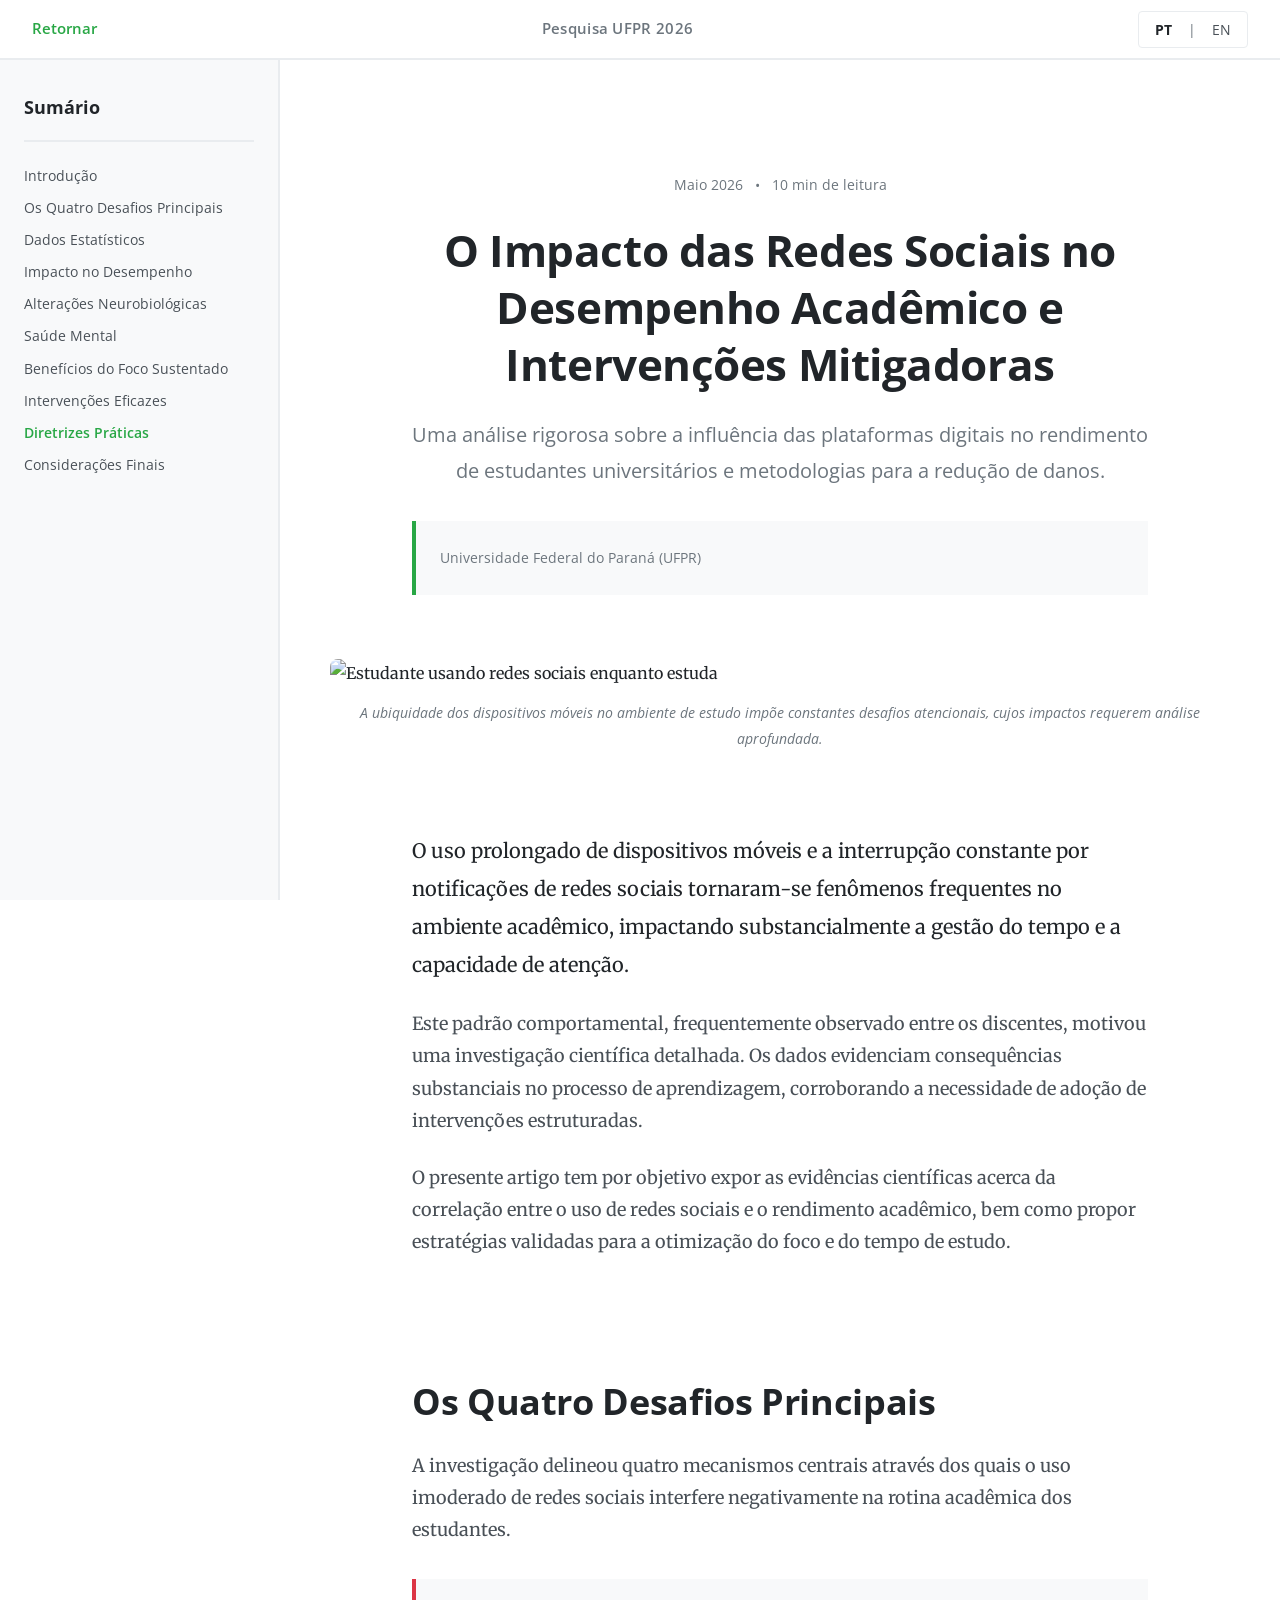
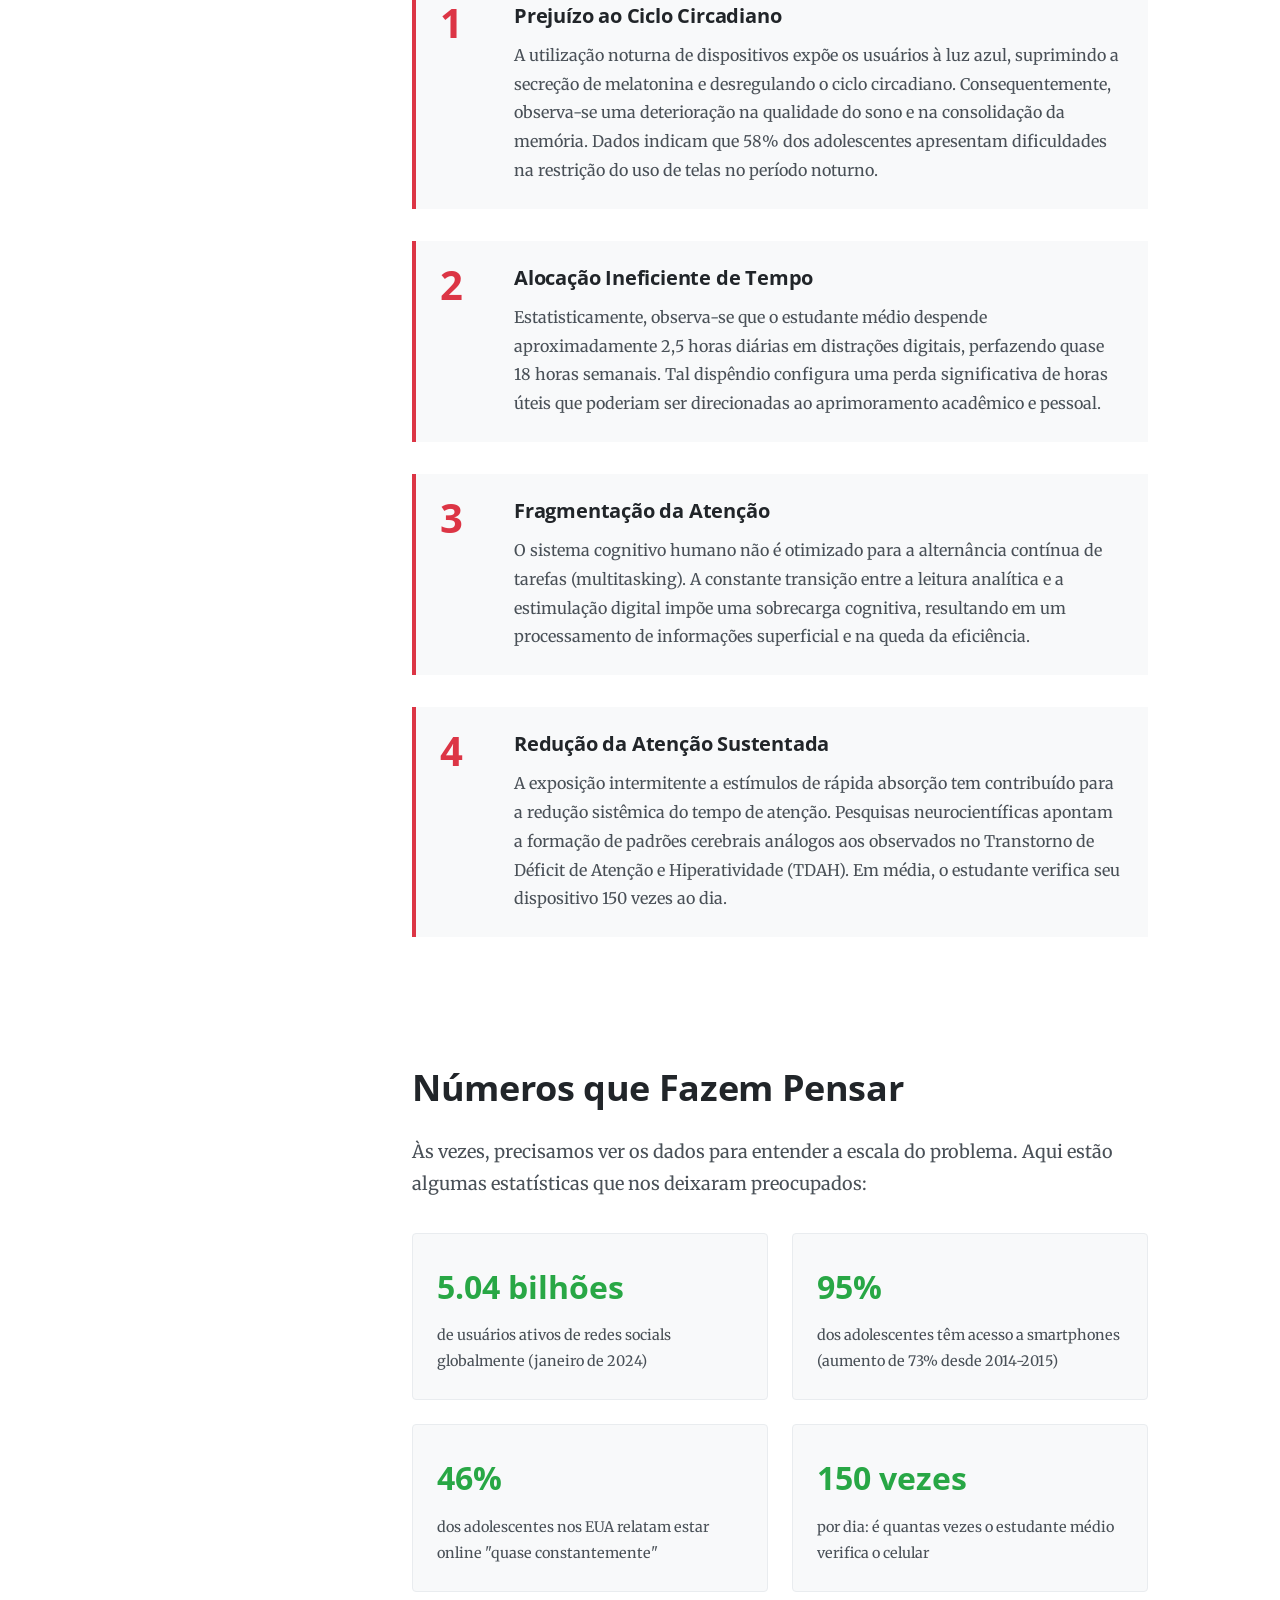
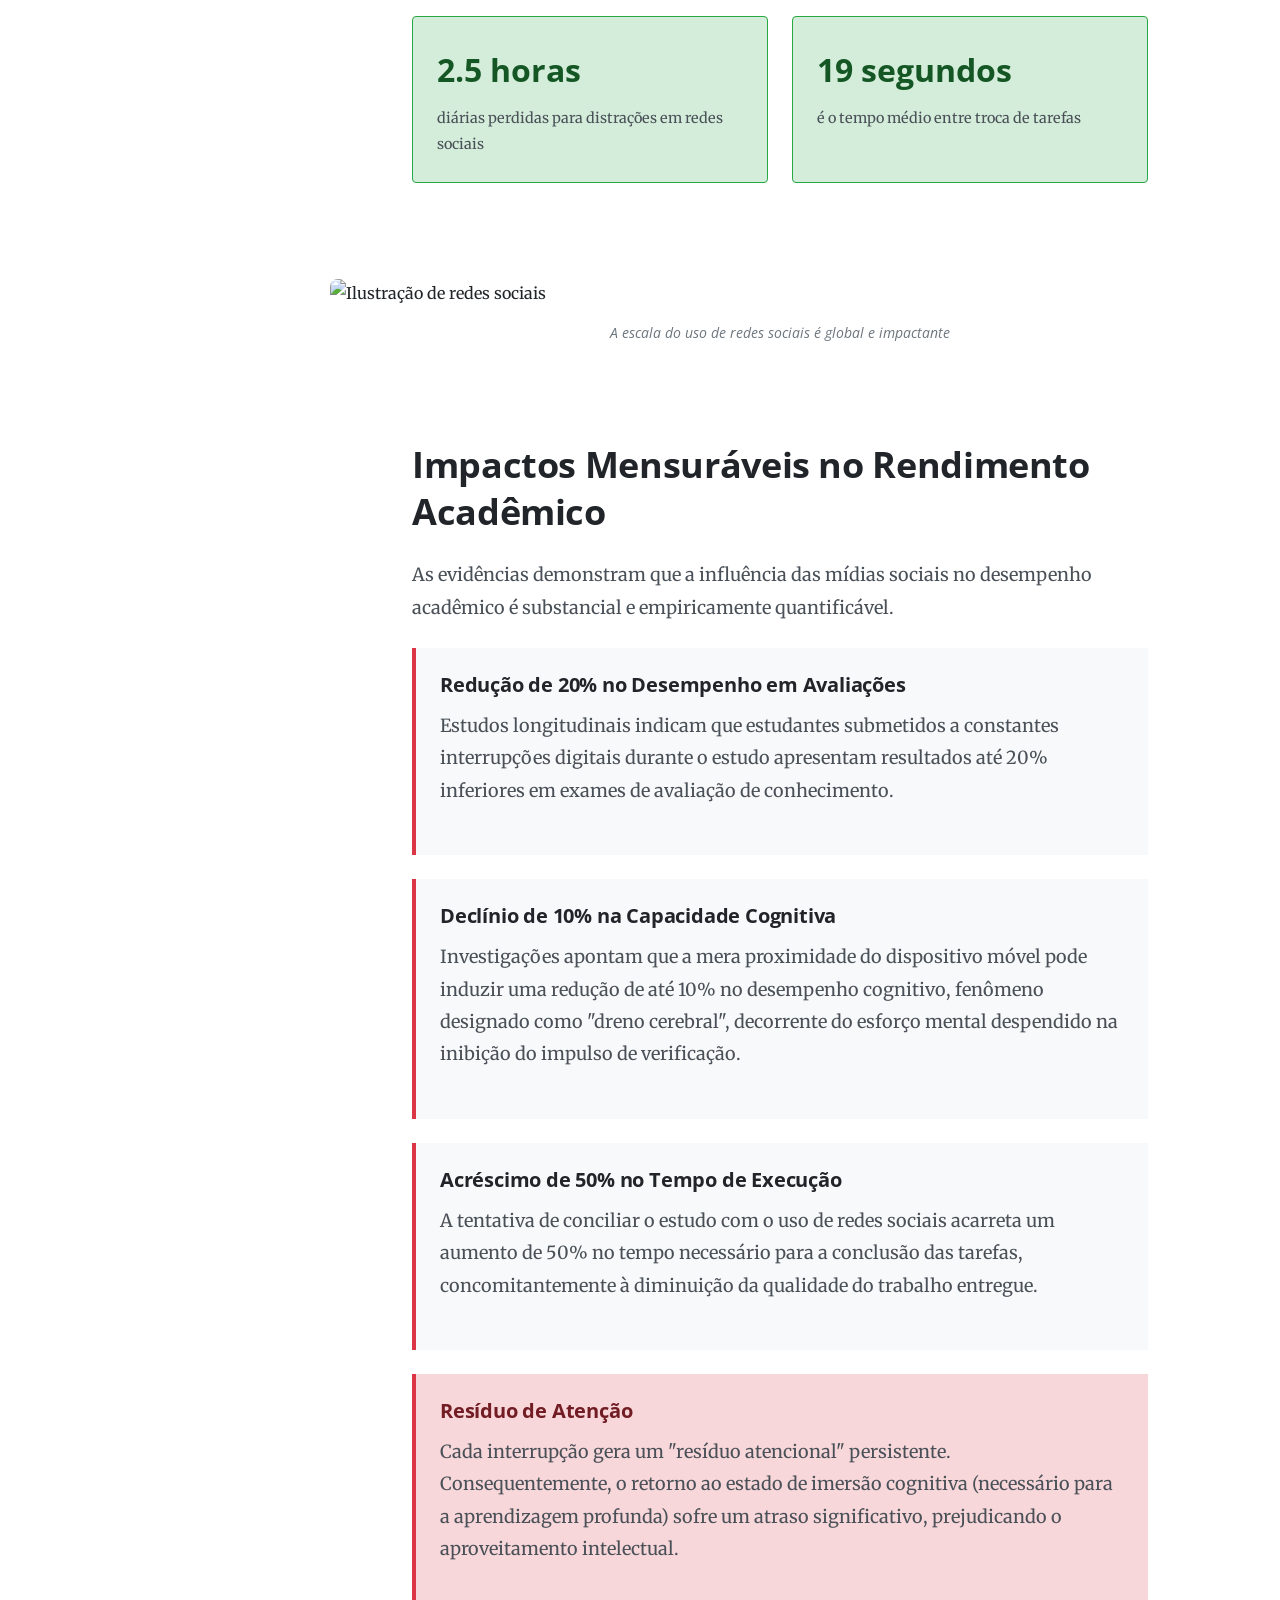
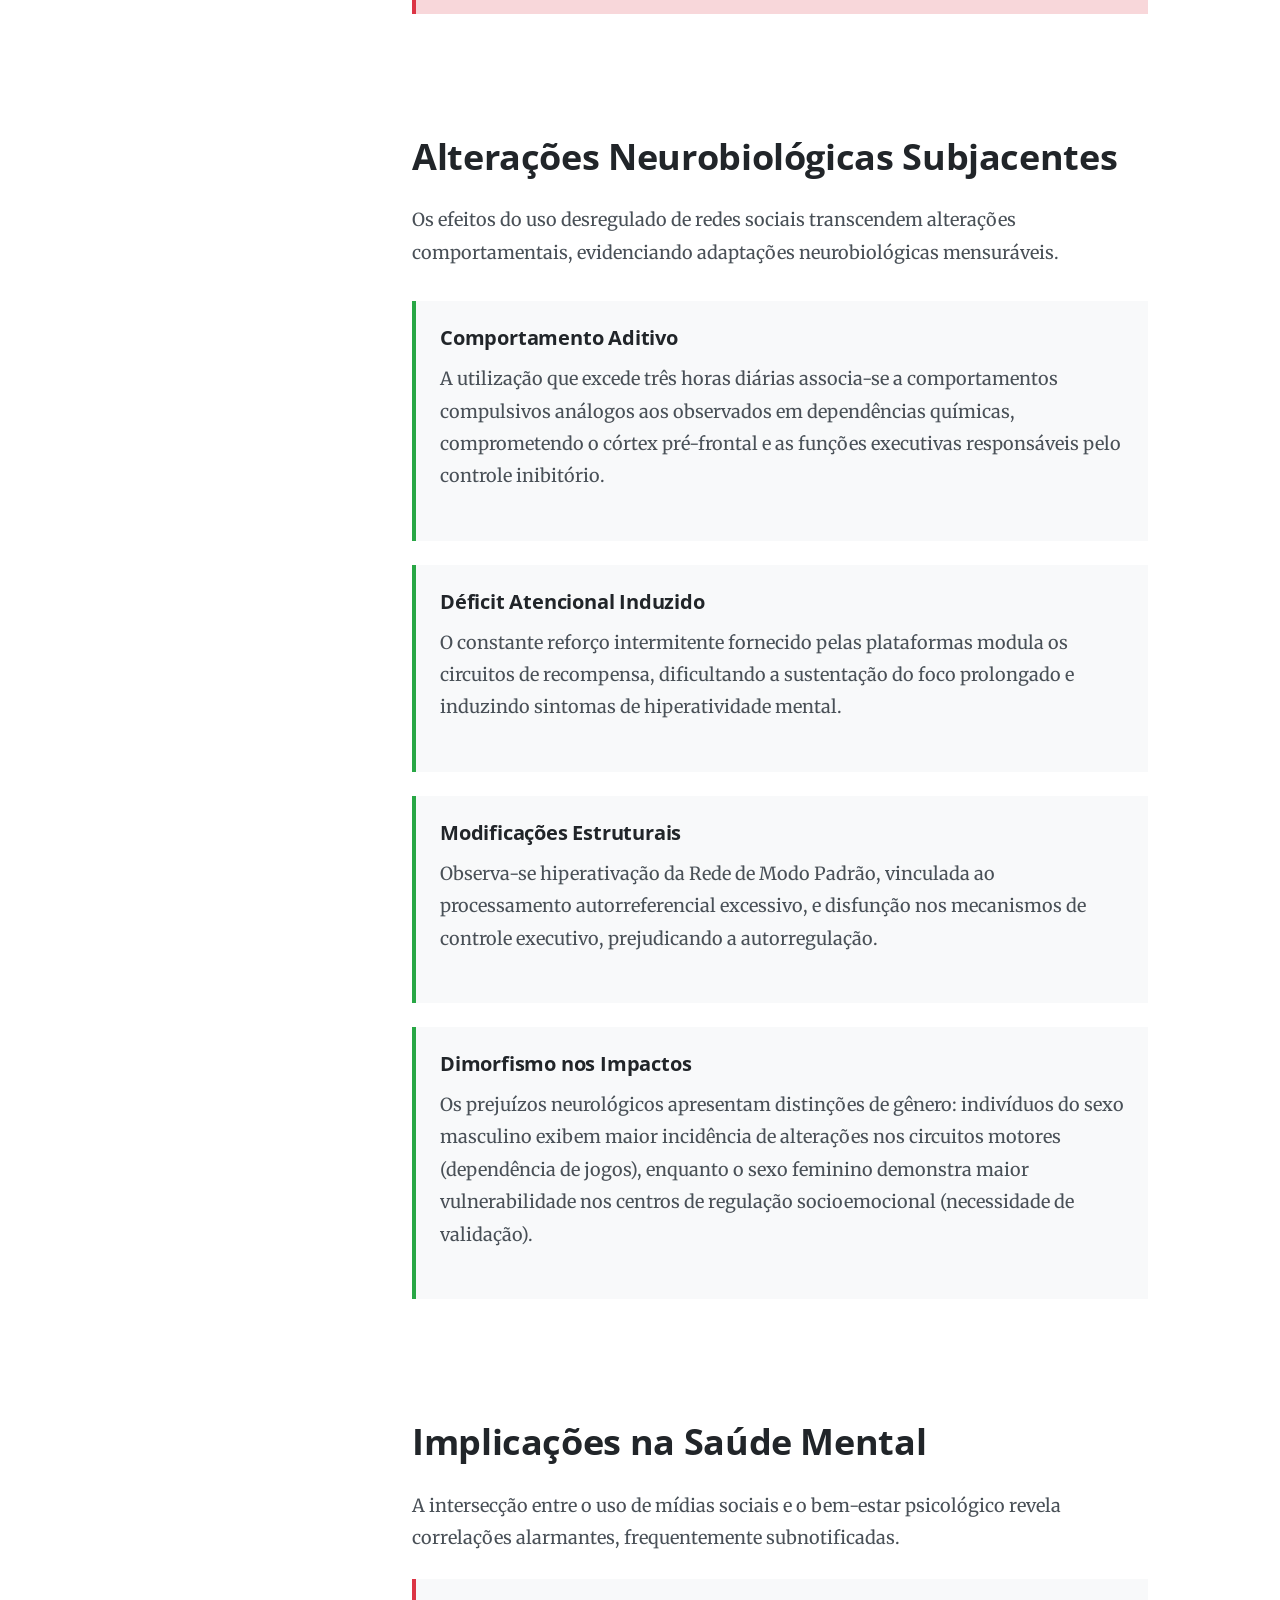
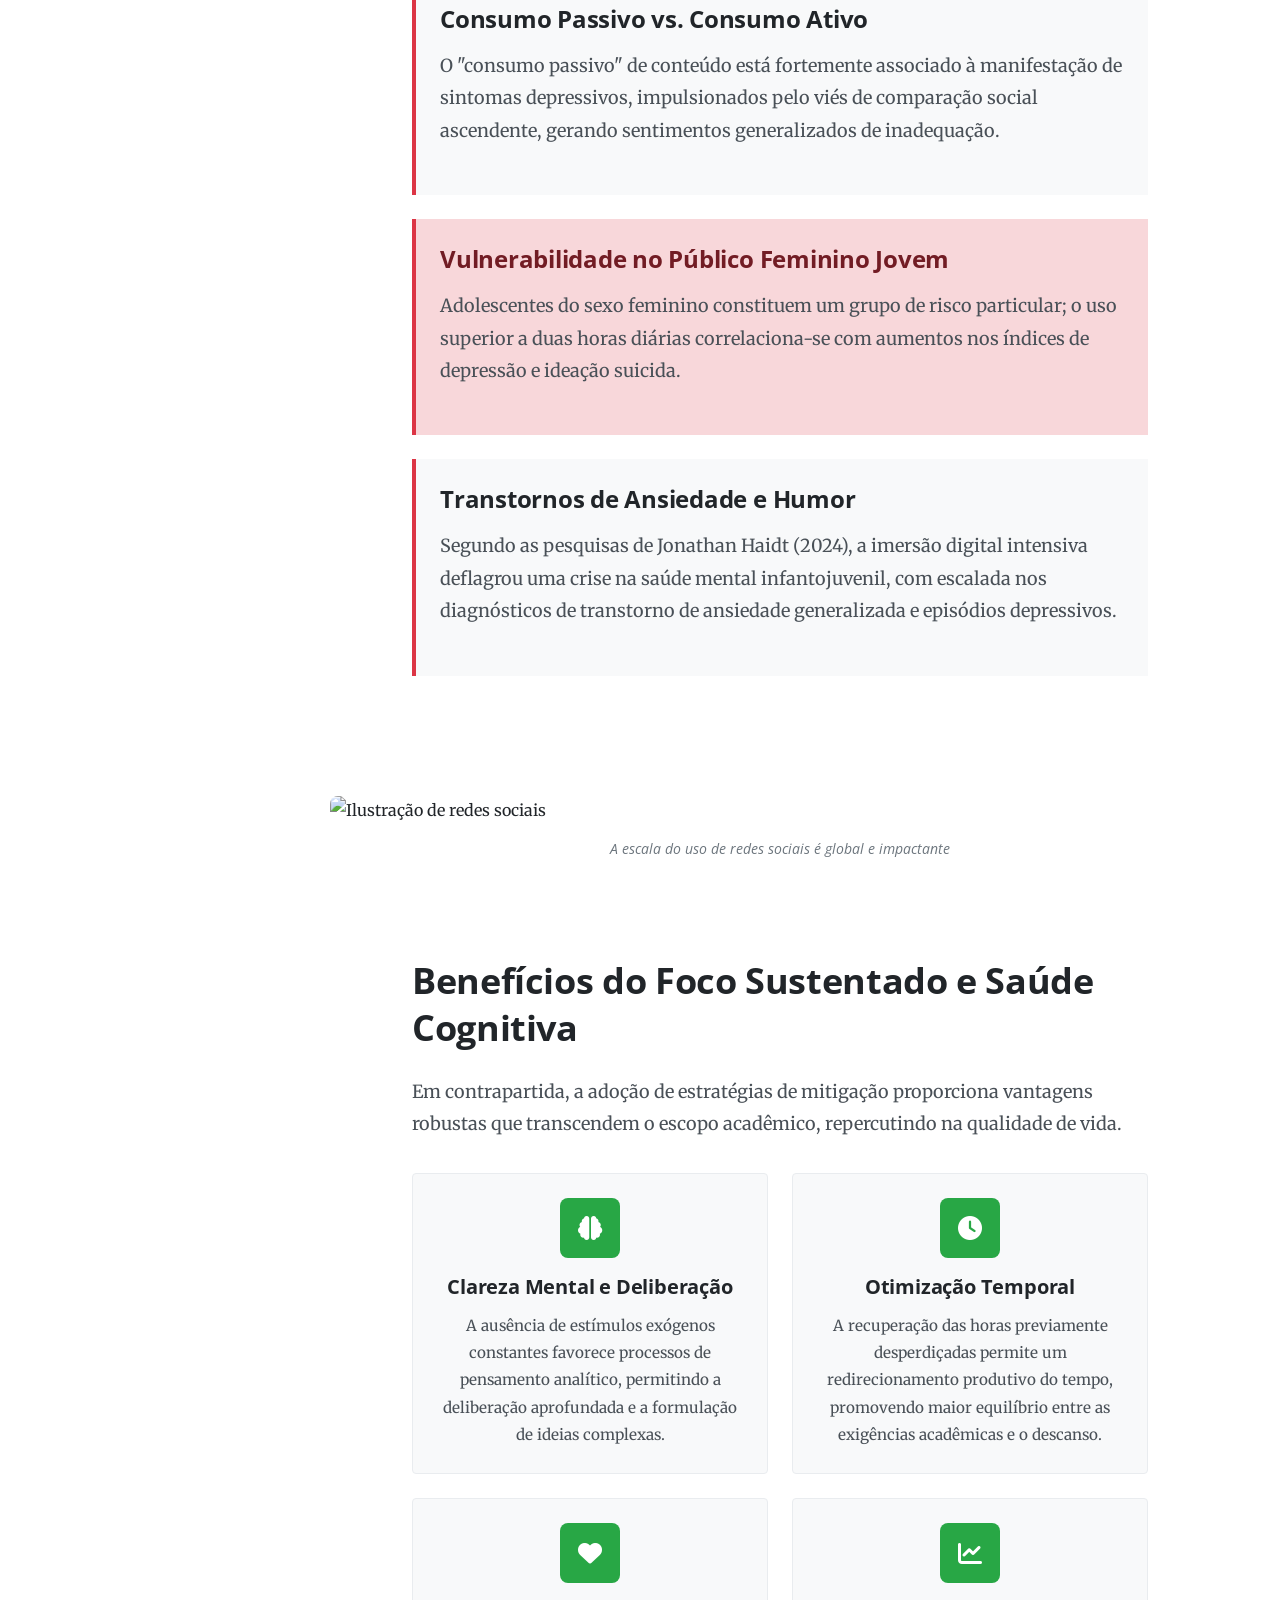
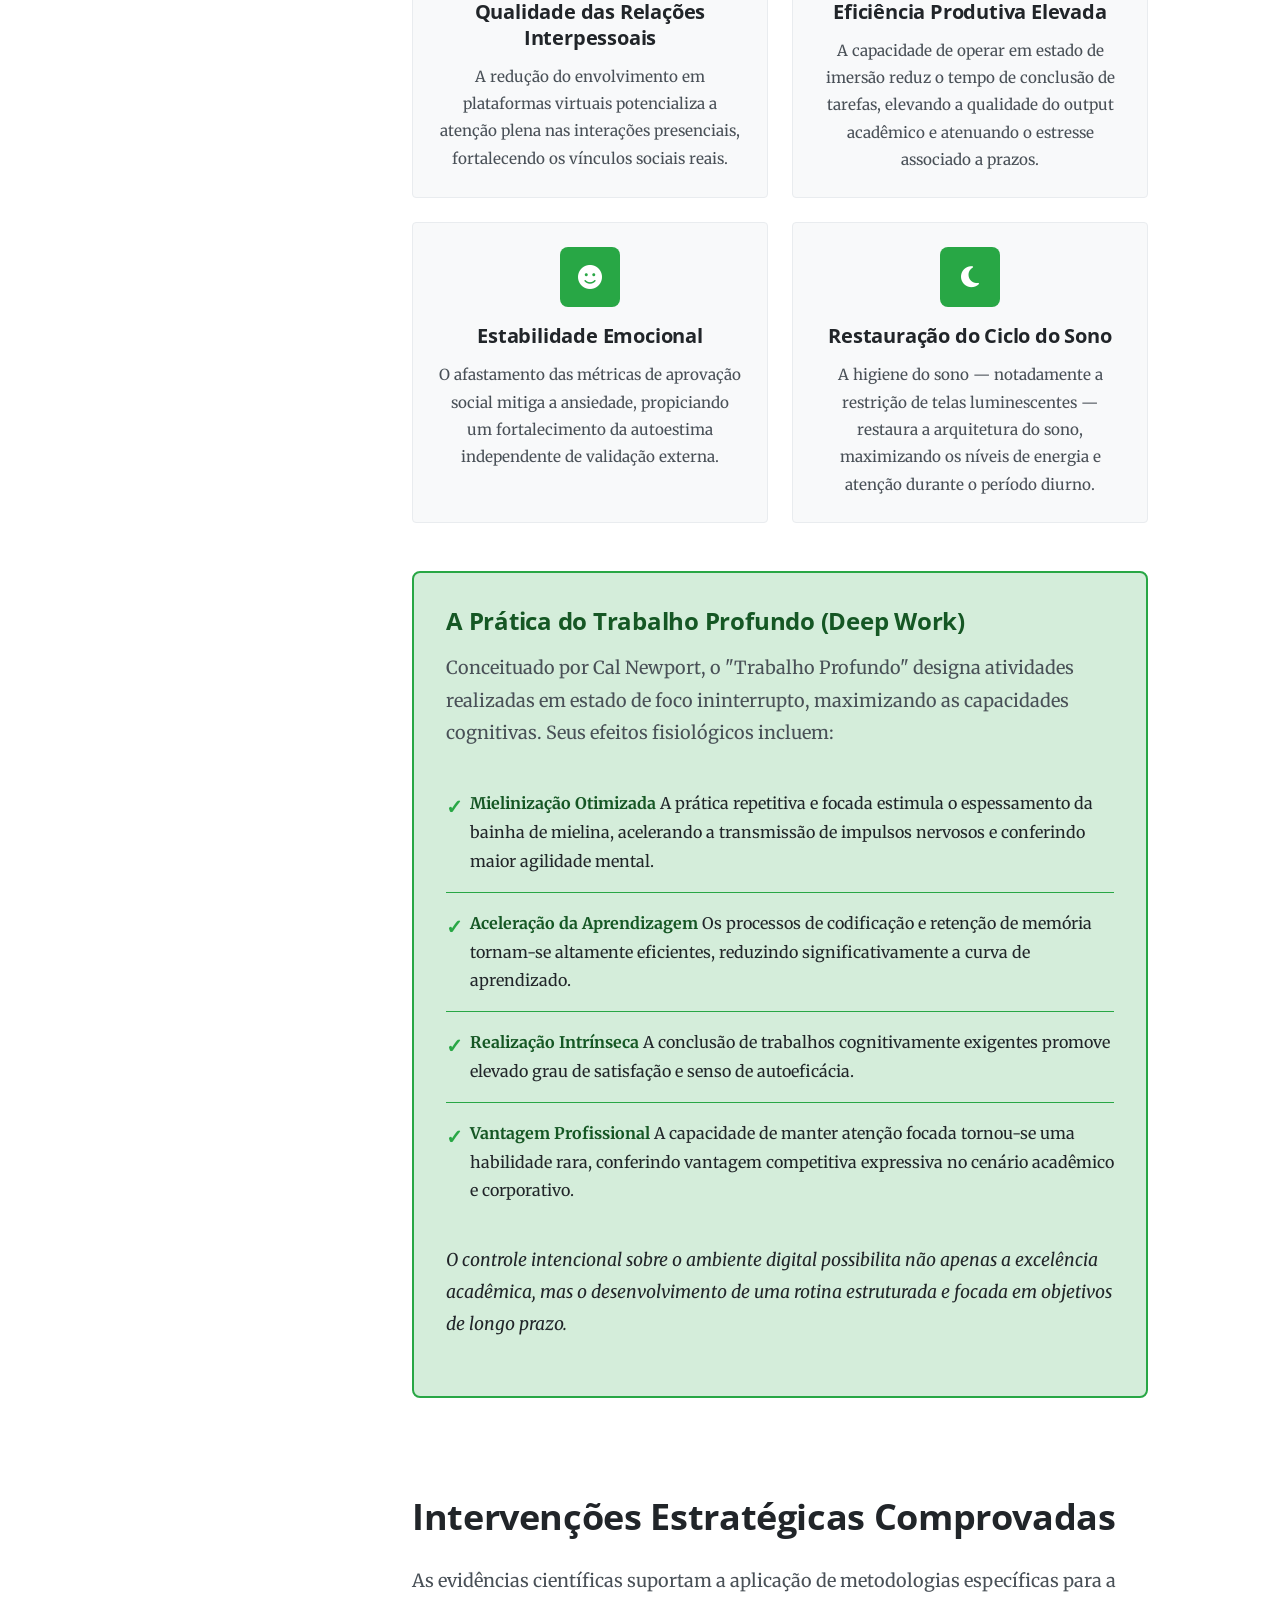
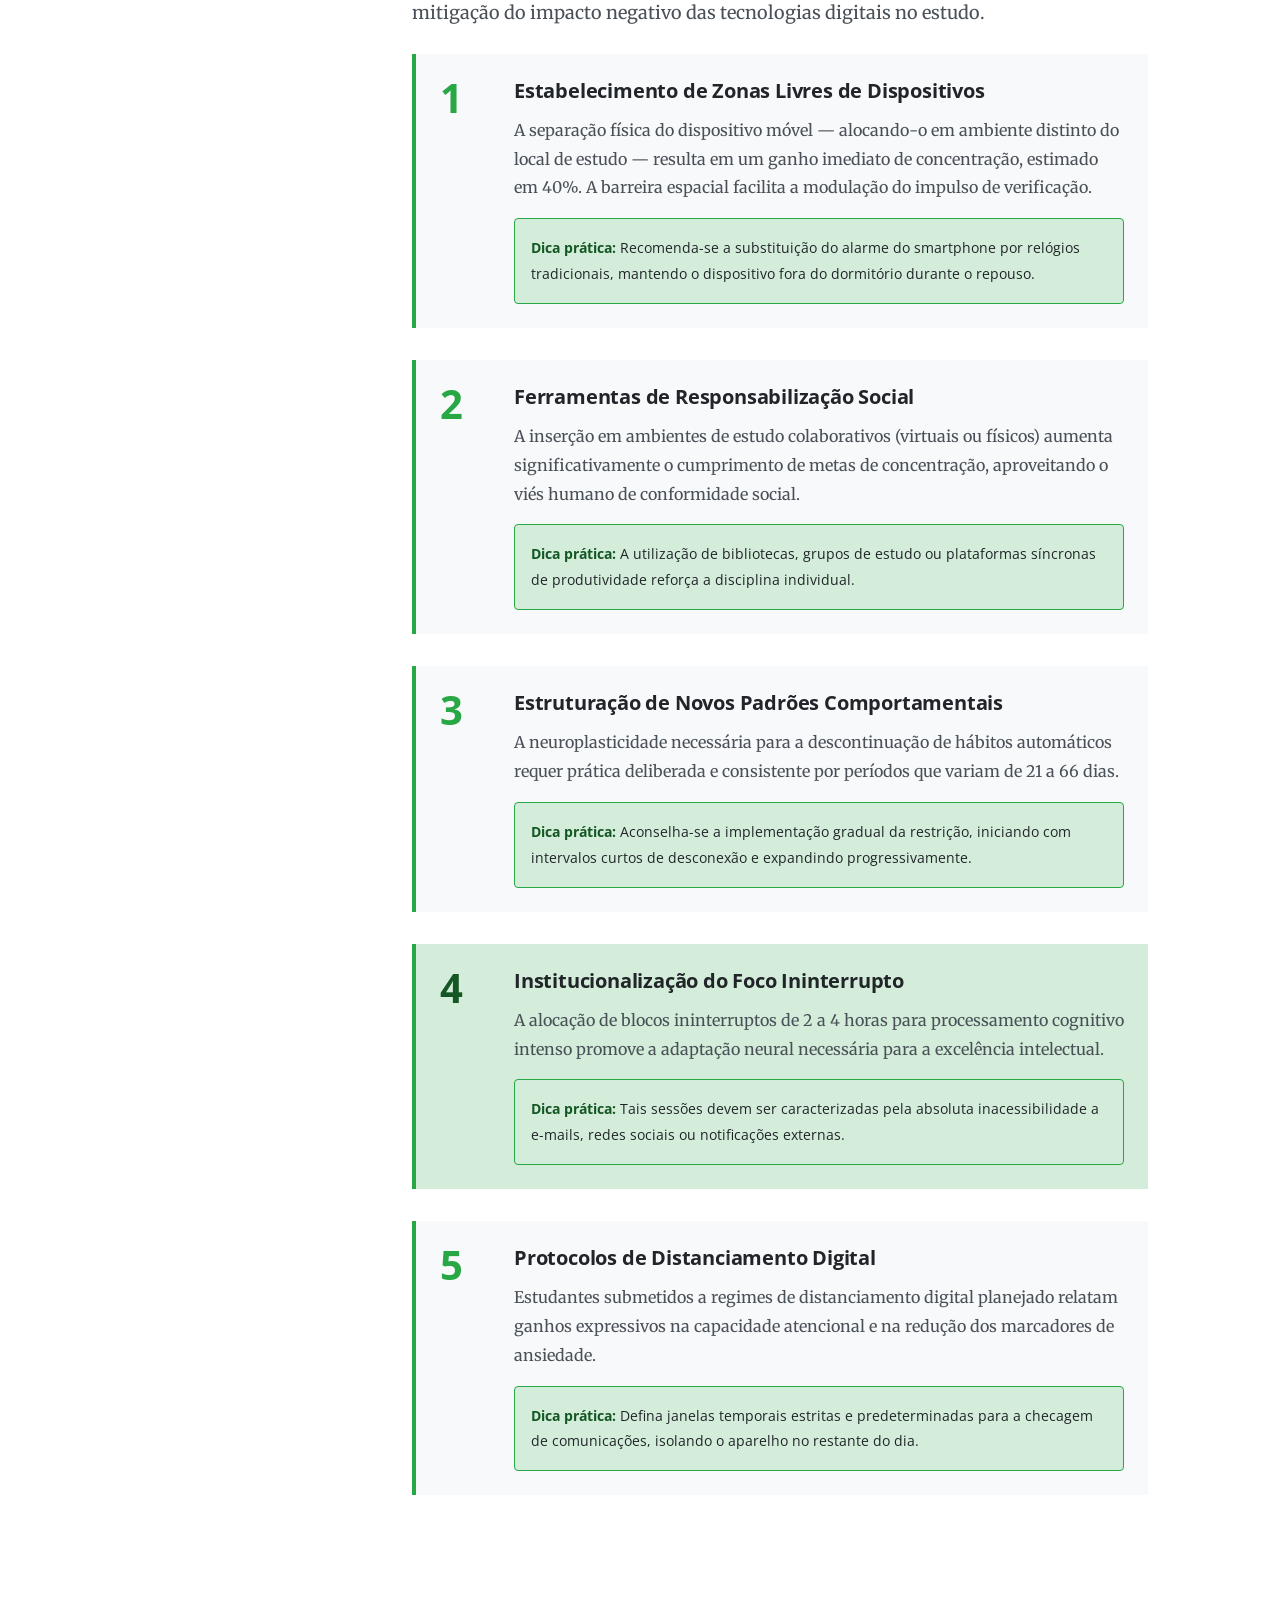
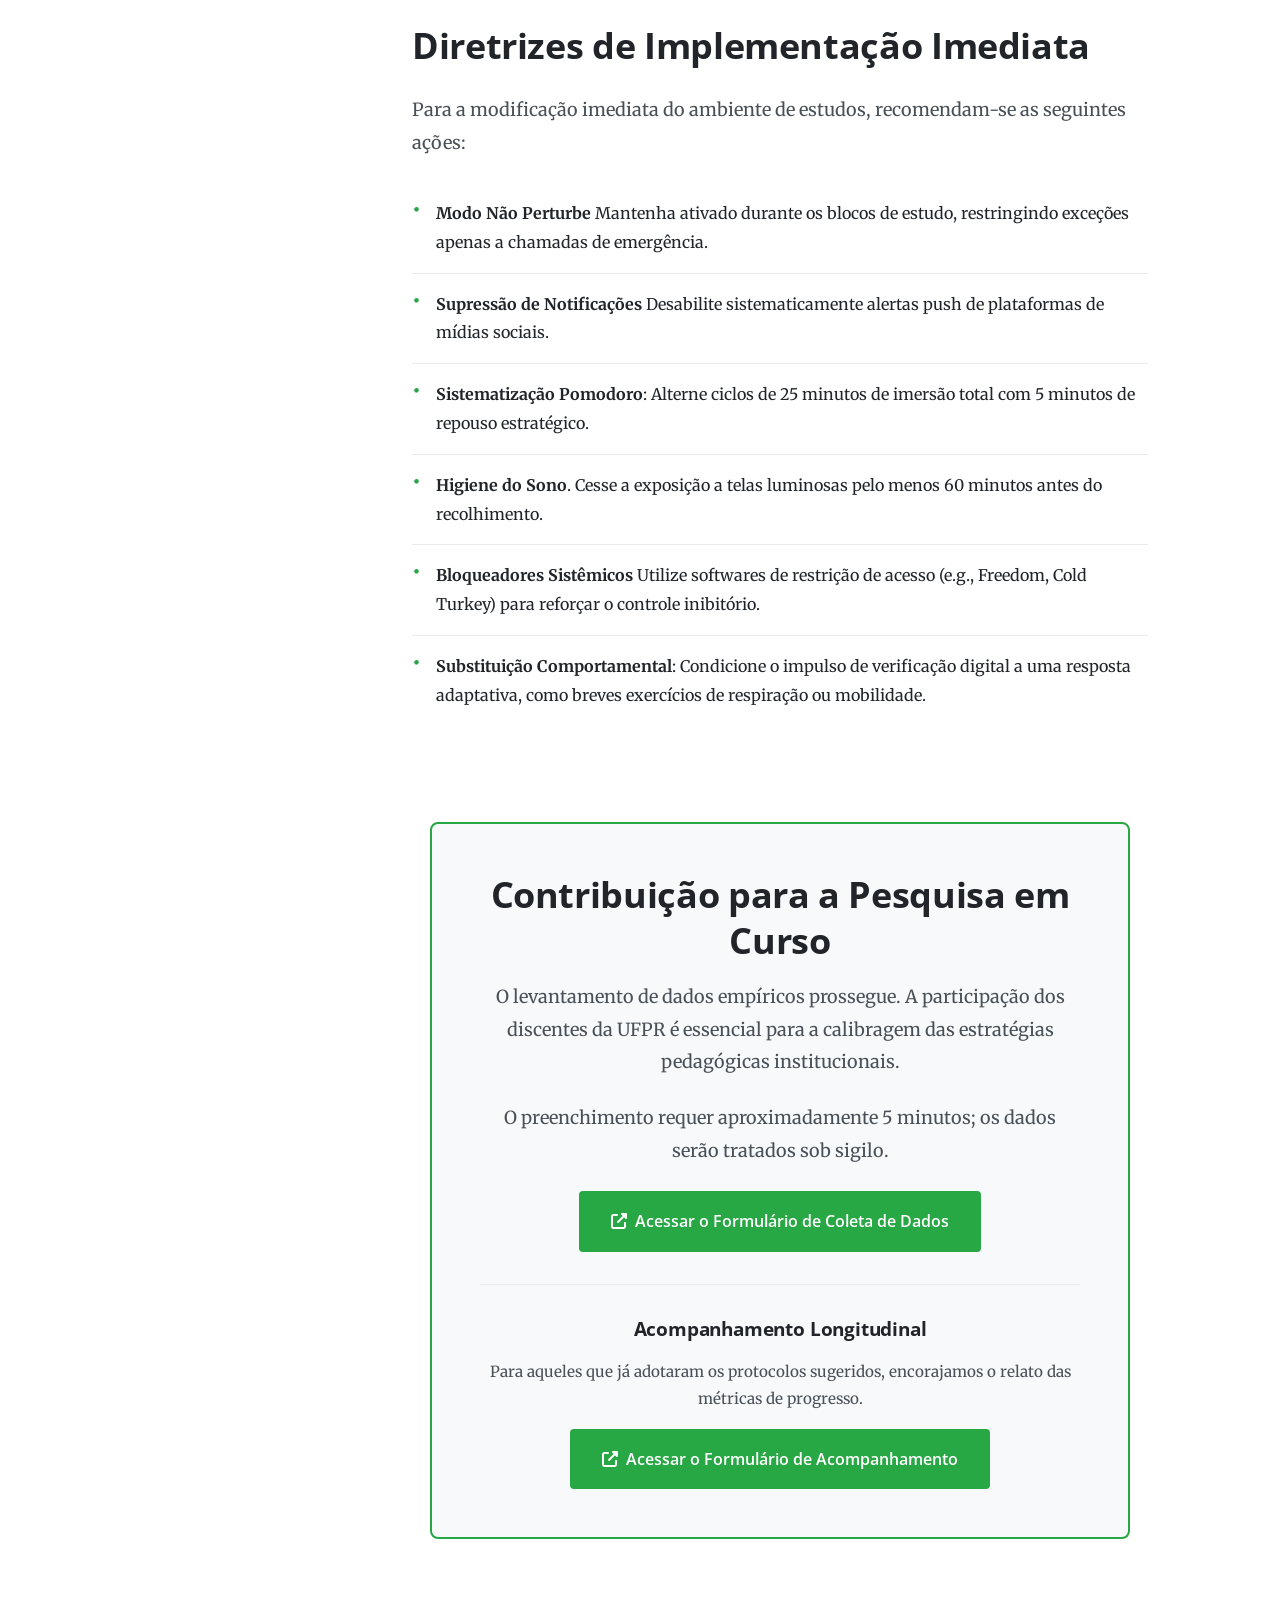
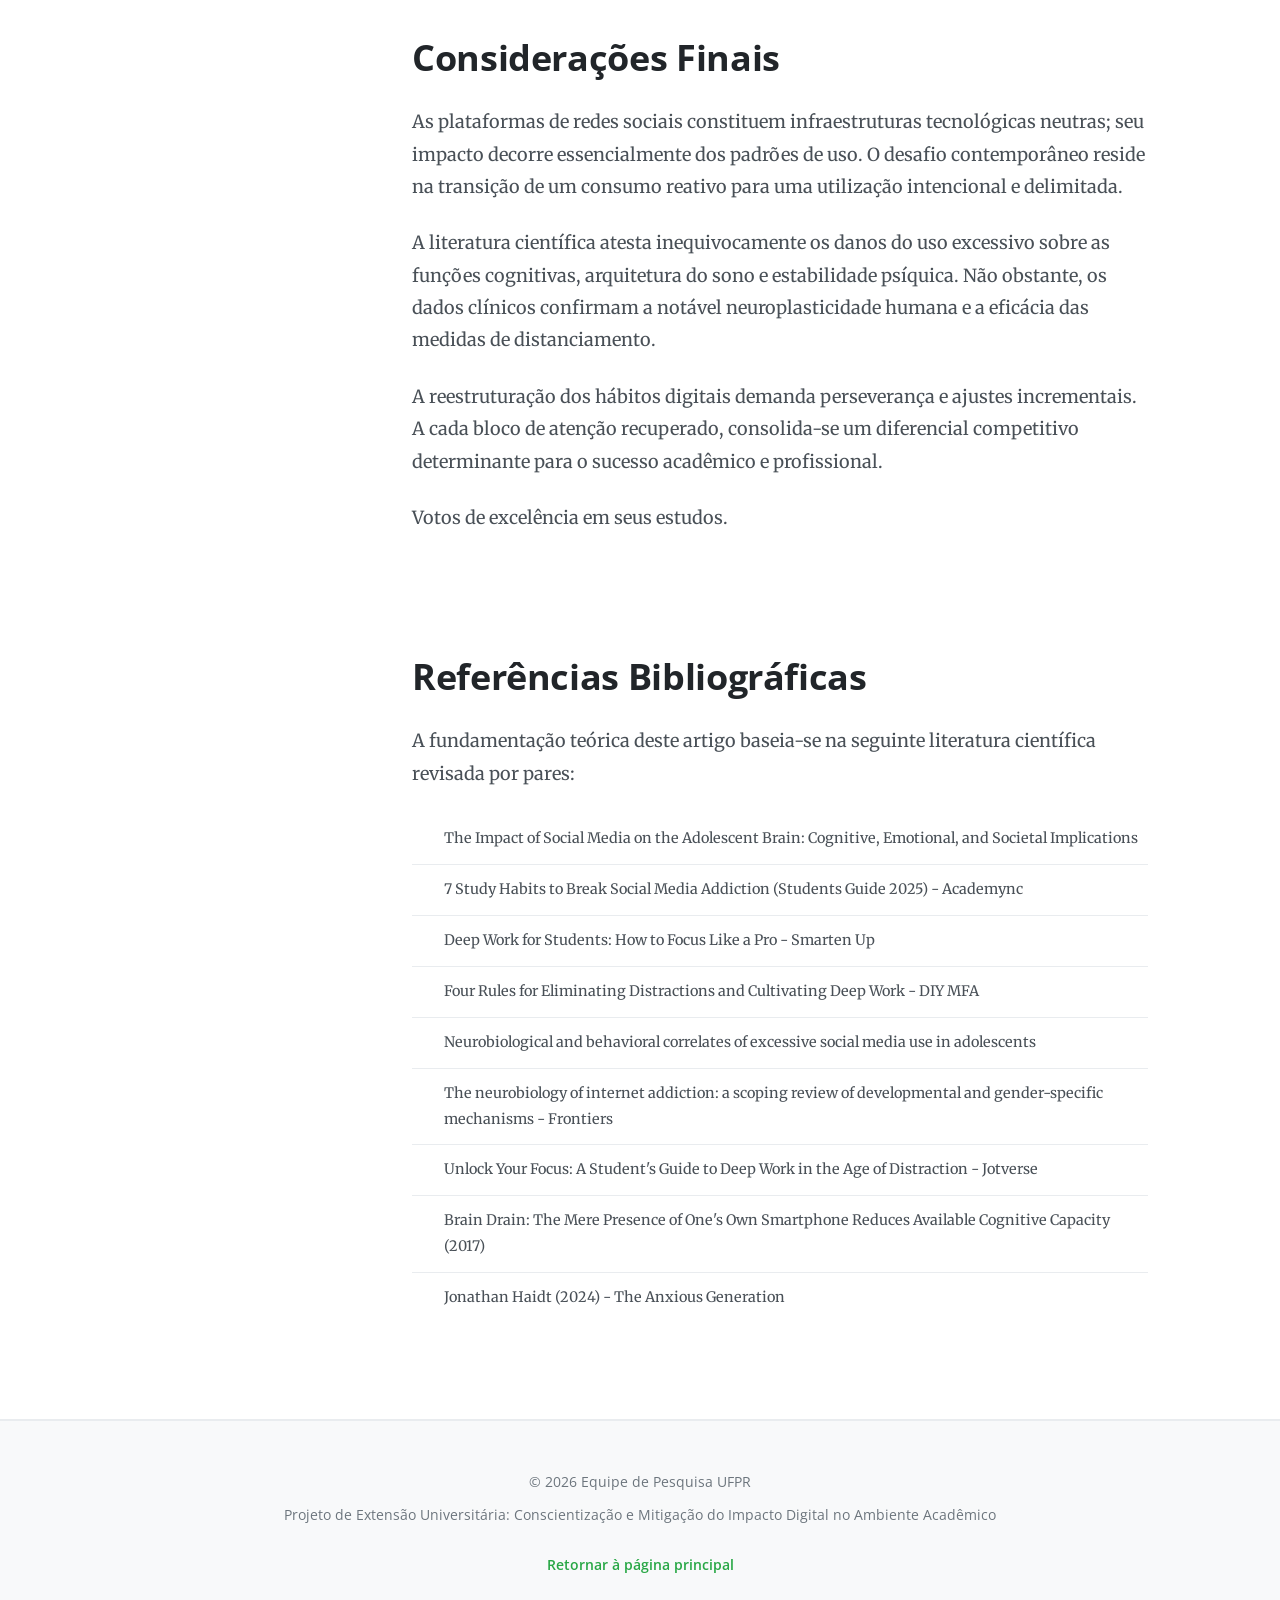
==== commit 86fc41e7: "Fix responsividade" ====
--- a/pesquisa-redes-sociais/index.html
+++ b/pesquisa-redes-sociais/index.html
@@ -86,13 +86,6 @@
                 <p class="subtitle" data-i18n="subtitle">Uma conversa honesta sobre o impacto real do Instagram, TikTok e outras redes no desempenho acadêmico dos estudantes universitários - e como reduzir esse impacto</p>
                 
                 <div class="author-box">
-                    <div class="authors">
-                        <span class="author-label" data-i18n="authors.label">Por:</span>
-                        <span class="author">Leonardo Mendes</span>,
-                        <span class="author">Marcelo Marques</span>,
-                        <span class="author">Sofia Scherer</span>,
-                        <span class="author">Victor Hugo W.C.M</span>
-                    </div>
                     <div class="institution" data-i18n="authors.institution">Universidade Federal do Paraná (UFPR)</div>
                 </div>
             </div>
@@ -497,7 +490,6 @@
                 <ol class="references-list">
                     <li>The Impact of Social Media on the Adolescent Brain: Cognitive, Emotional, and Societal Implications</li>
                     <li>7 Study Habits to Break Social Media Addiction (Students Guide 2025) - Academync</li>
-                    <li>Análise Multidimensional do Impacto das Redes Sociais no Desempenho Acadêmico e Funcionamento Neurocognitivo de Estudantes de Graduação da UFPR</li>
                     <li>Deep Work for Students: How to Focus Like a Pro - Smarten Up</li>
                     <li>Four Rules for Eliminating Distractions and Cultivating Deep Work - DIY MFA</li>
                     <li>Neurobiological and behavioral correlates of excessive social media use in adolescents</li>
@@ -513,7 +505,7 @@
     <!-- Footer -->
     <footer class="footer">
         <div class="container">
-            <p data-i18n="footer.text">&copy; 2026 Equipe de Pesquisa UFPR | Leonardo Mendes, Marcelo Marques, Sofia Scherer, Victor Hugo W.C.M</p>
+            <p data-i18n="footer.text">&copy; 2026 Equipe de Pesquisa UFPR</p>
             <p class="footer-subtitle" data-i18n="footer.subtitle">Projeto de extensão universitária focado em conscientizar estudantes sobre o impacto das redes sociais nos estudos</p>
             <a href="../index.html" class="back-link" data-i18n="footer.back">Voltar ao site principal</a>
         </div>
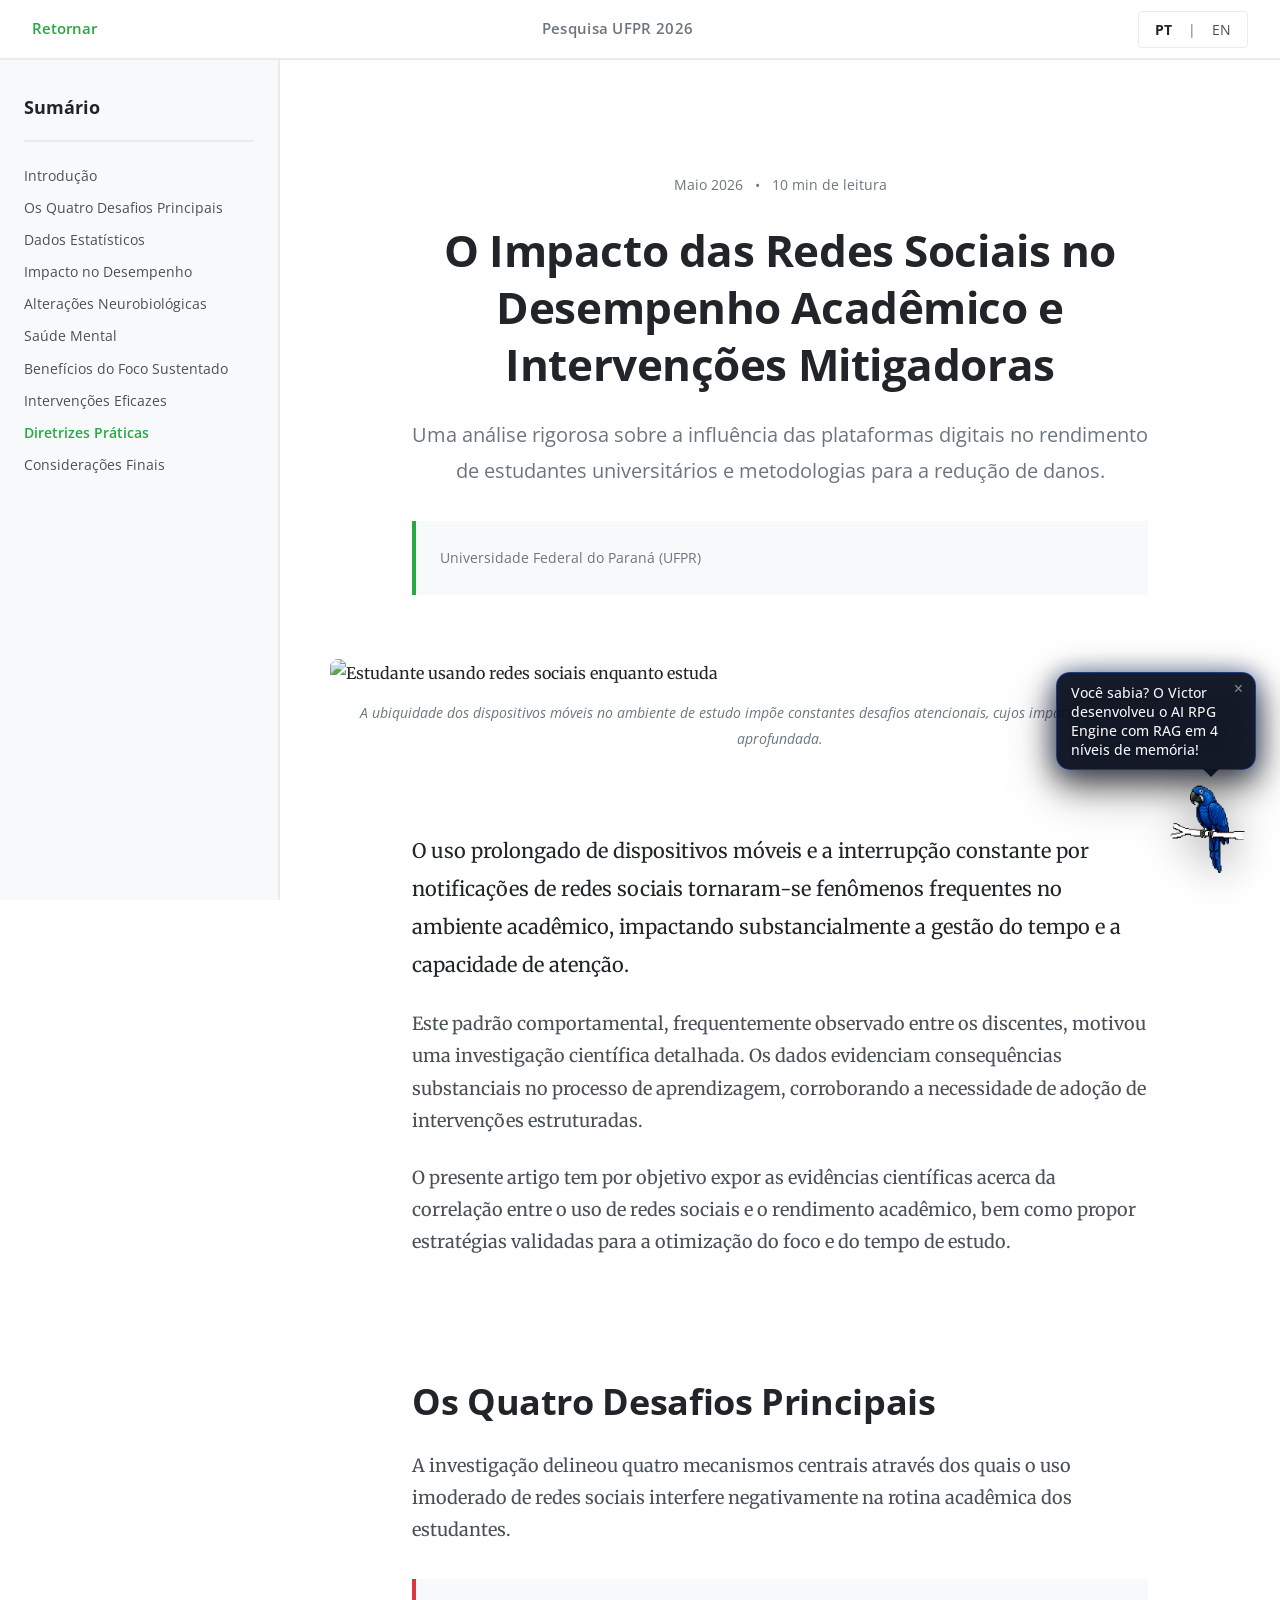
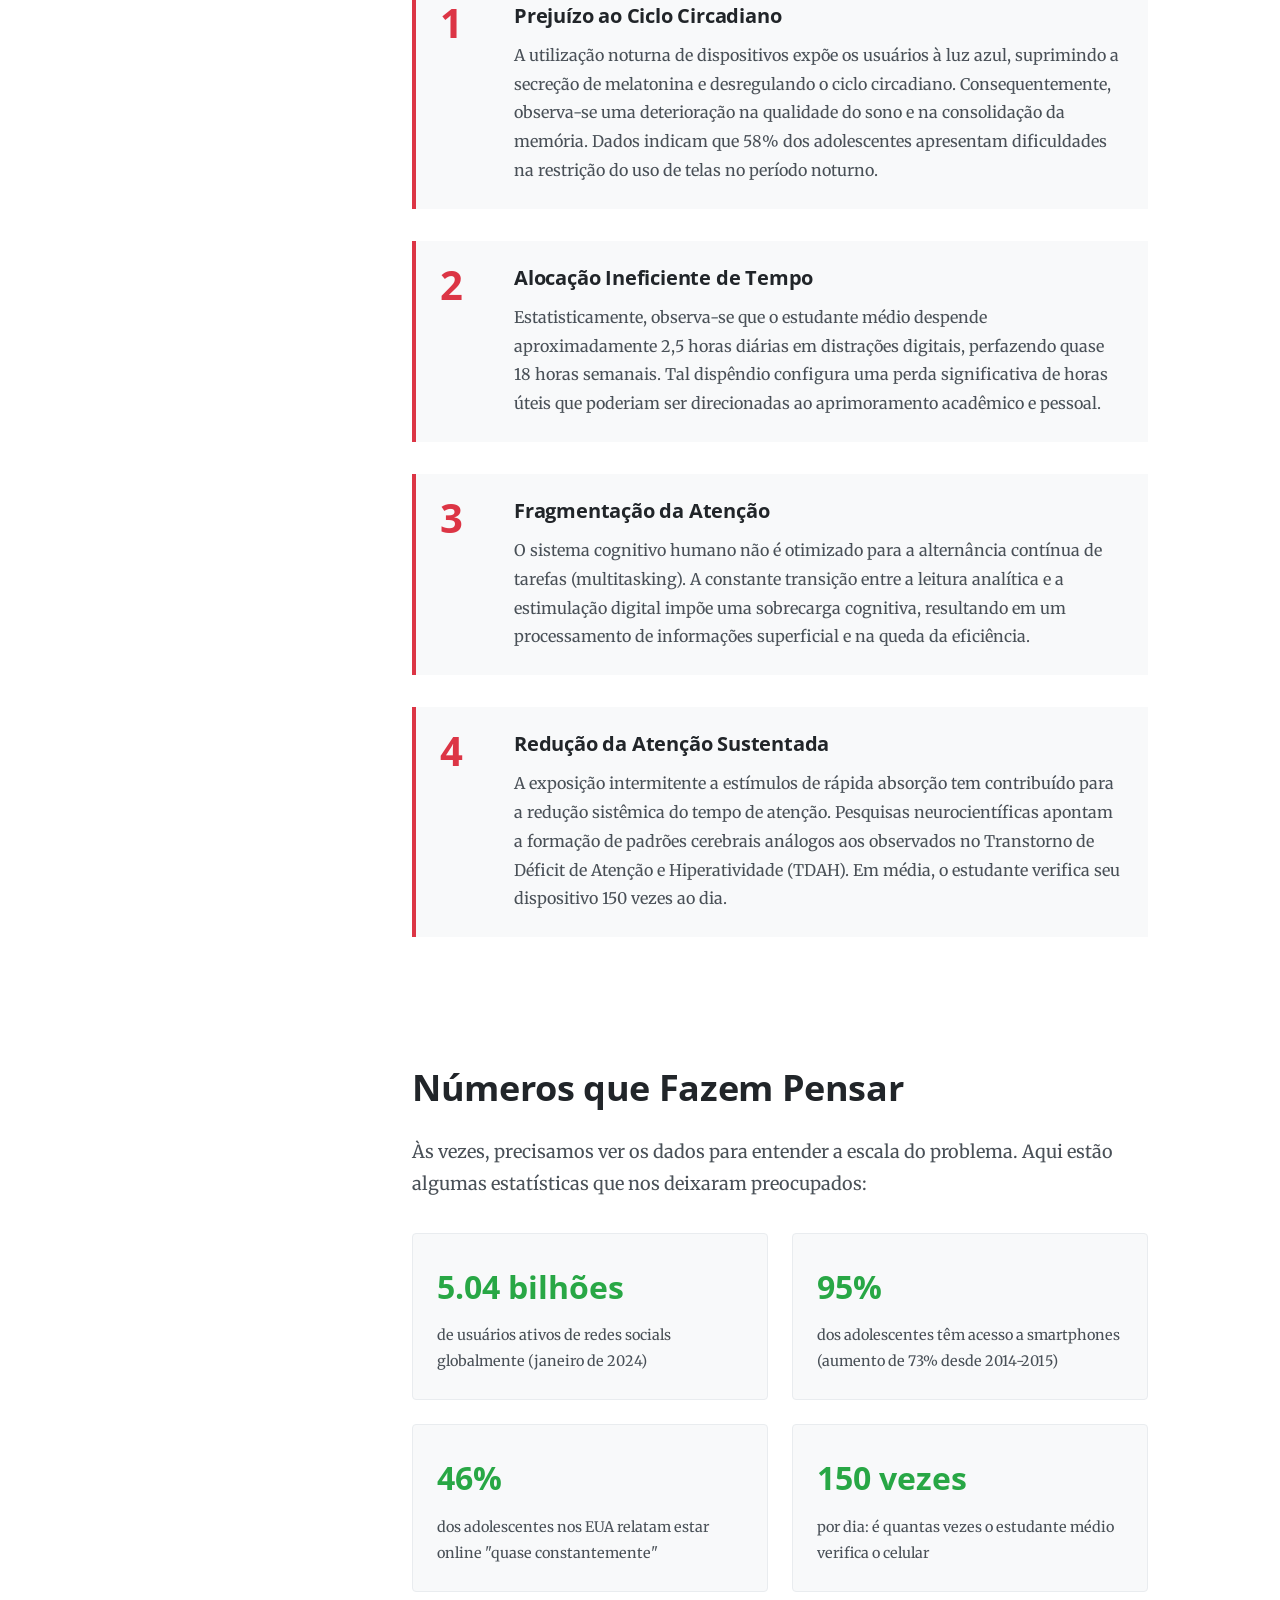
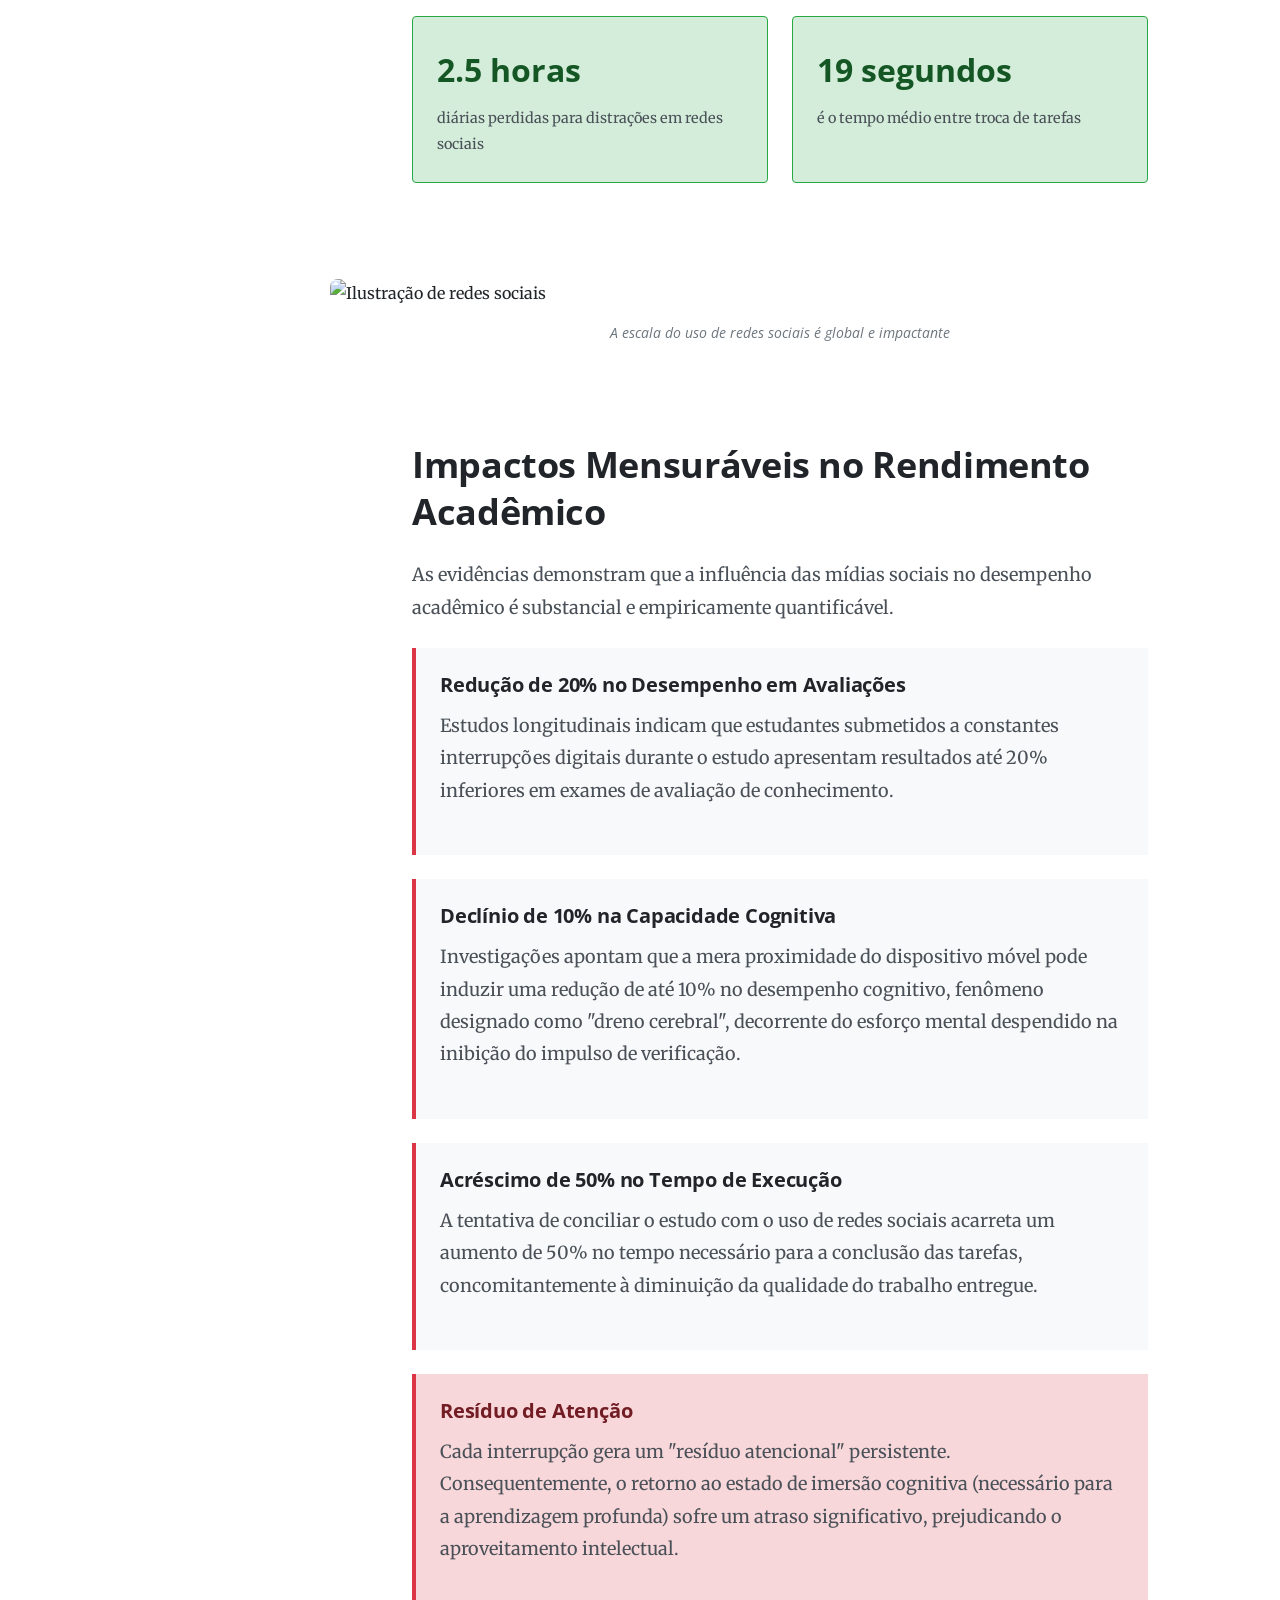
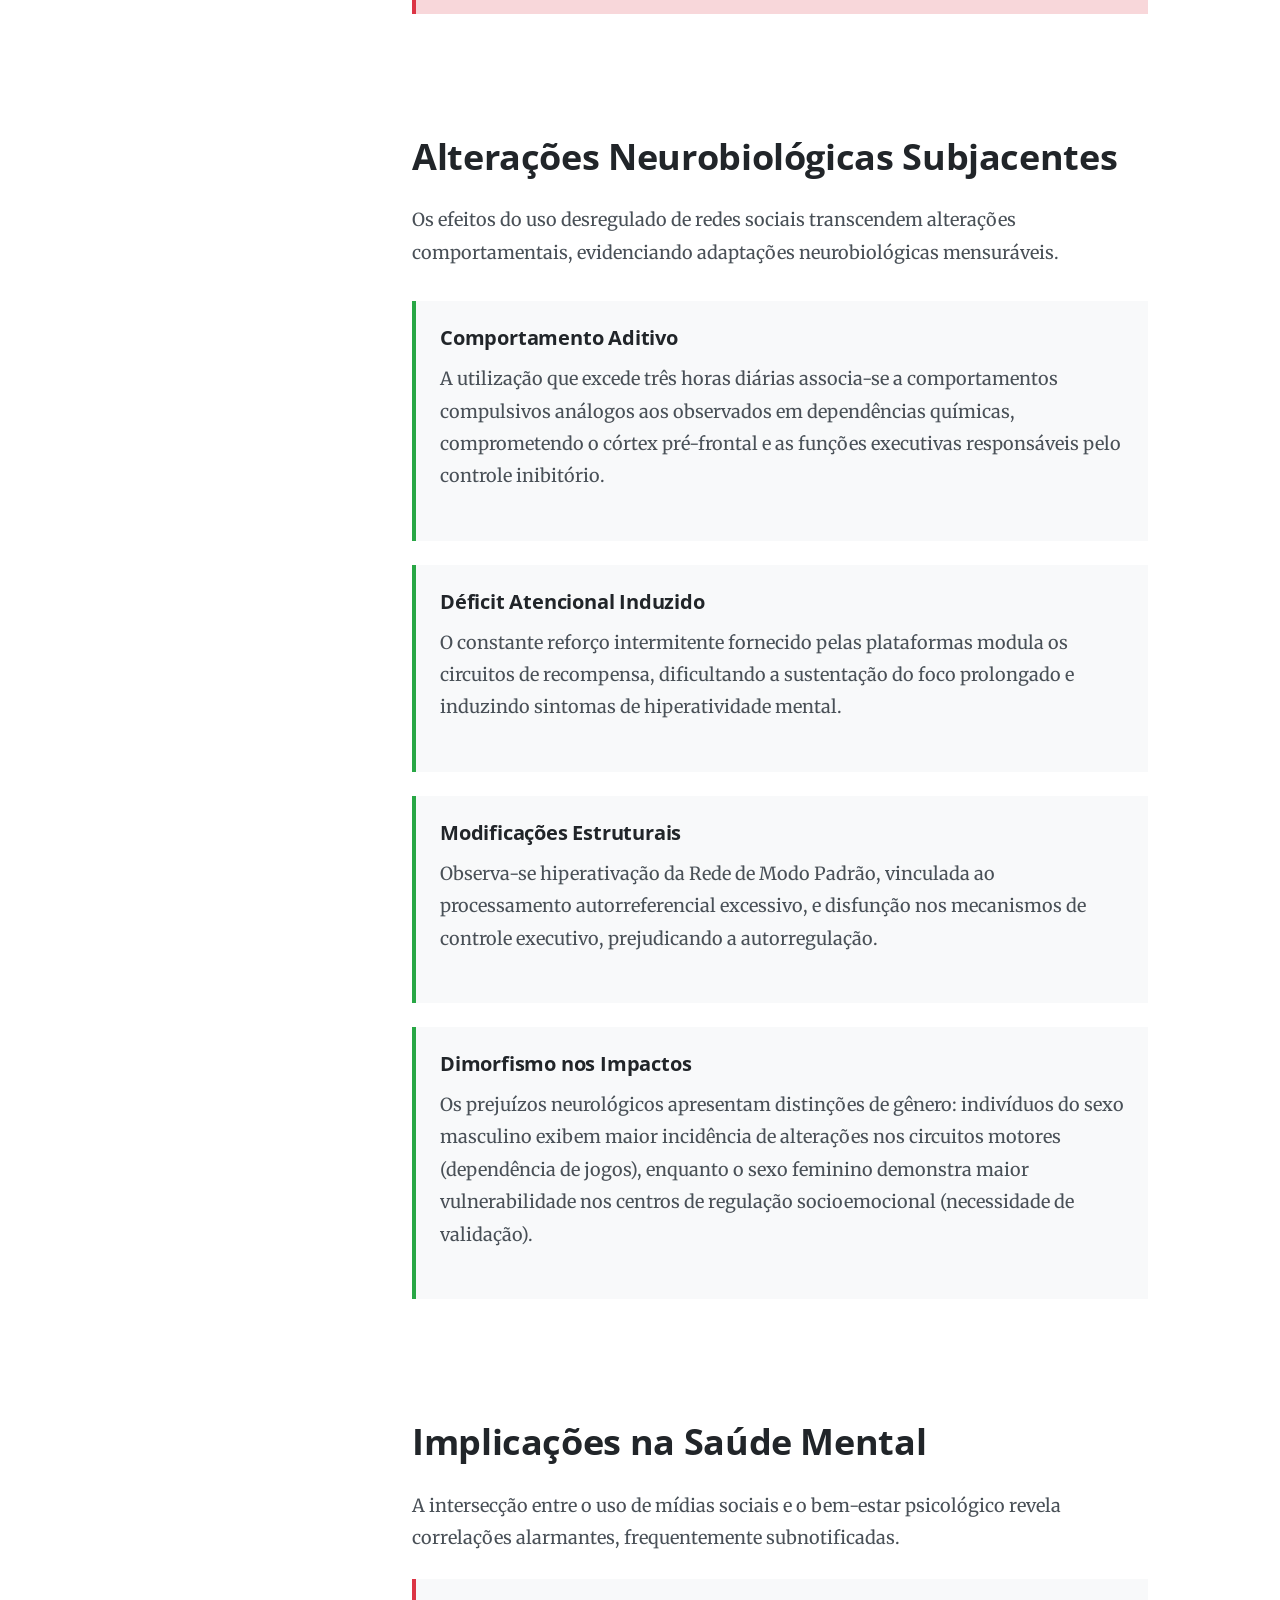
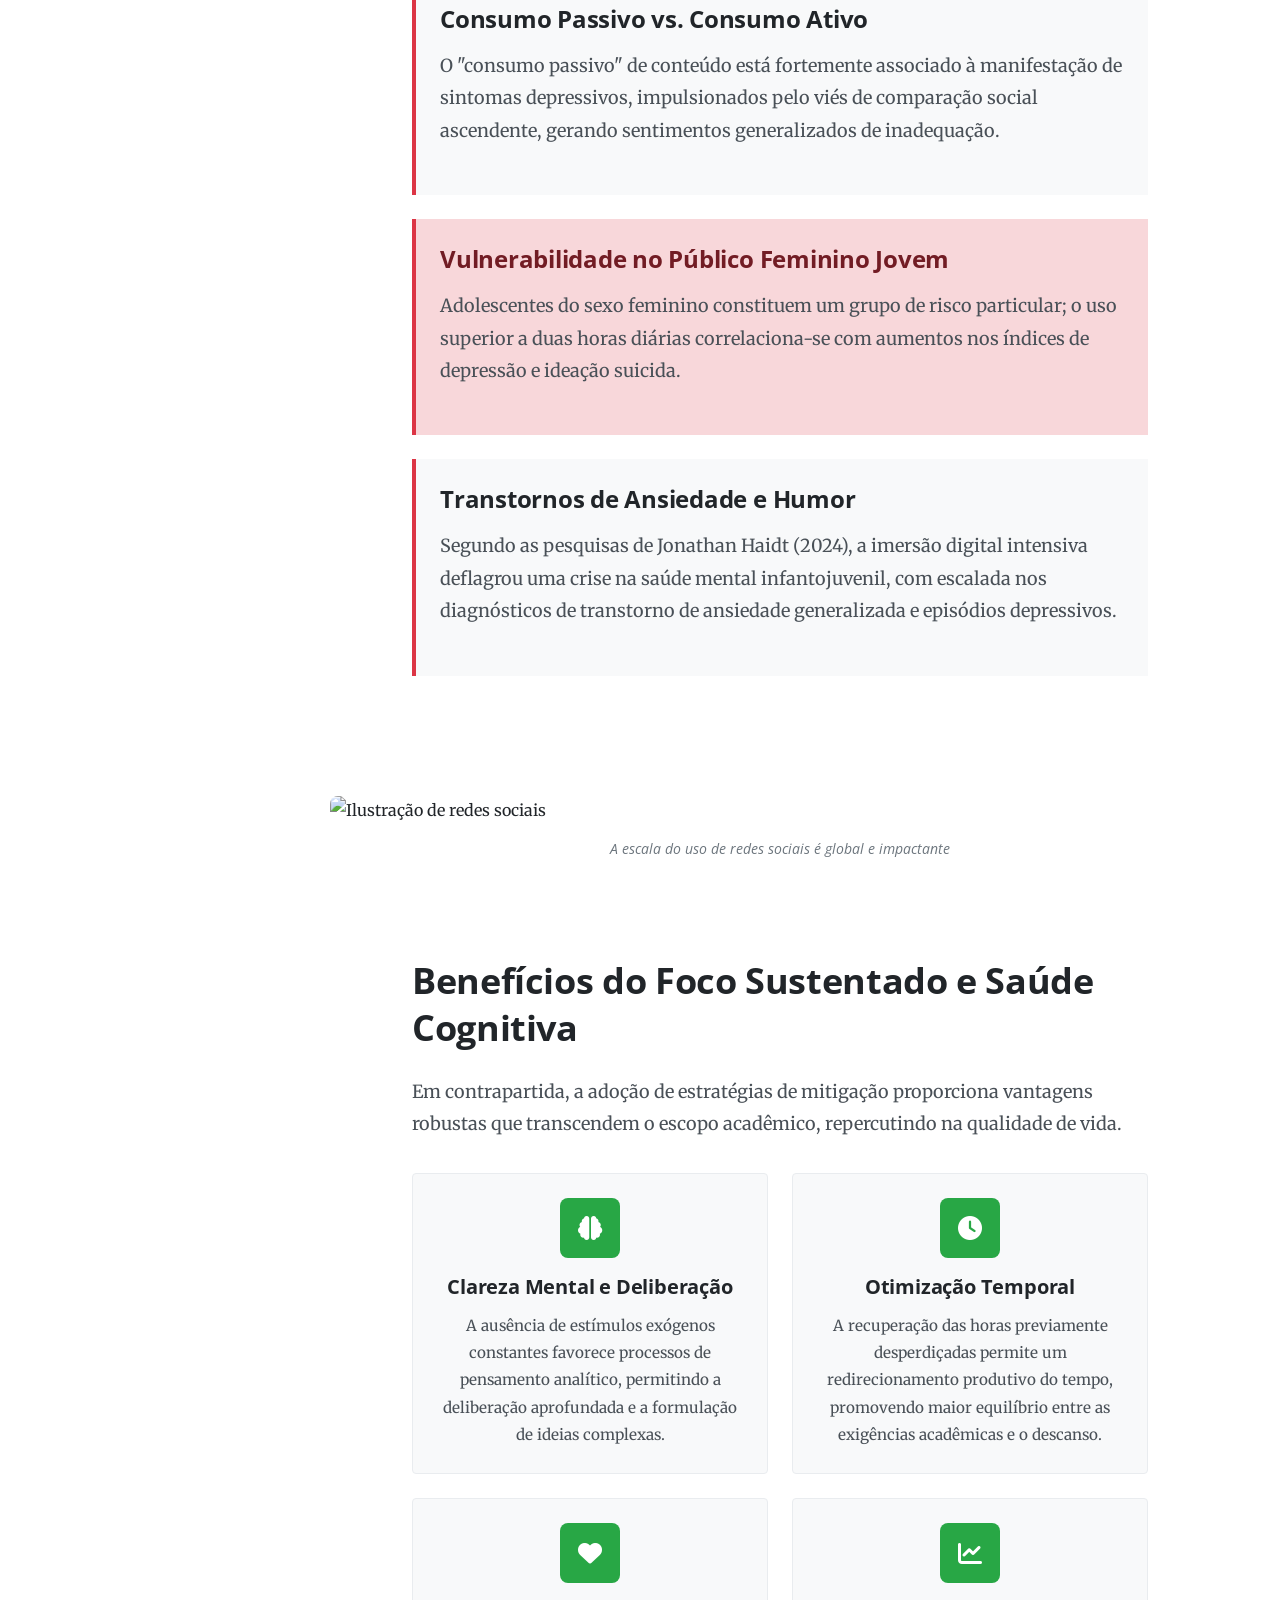
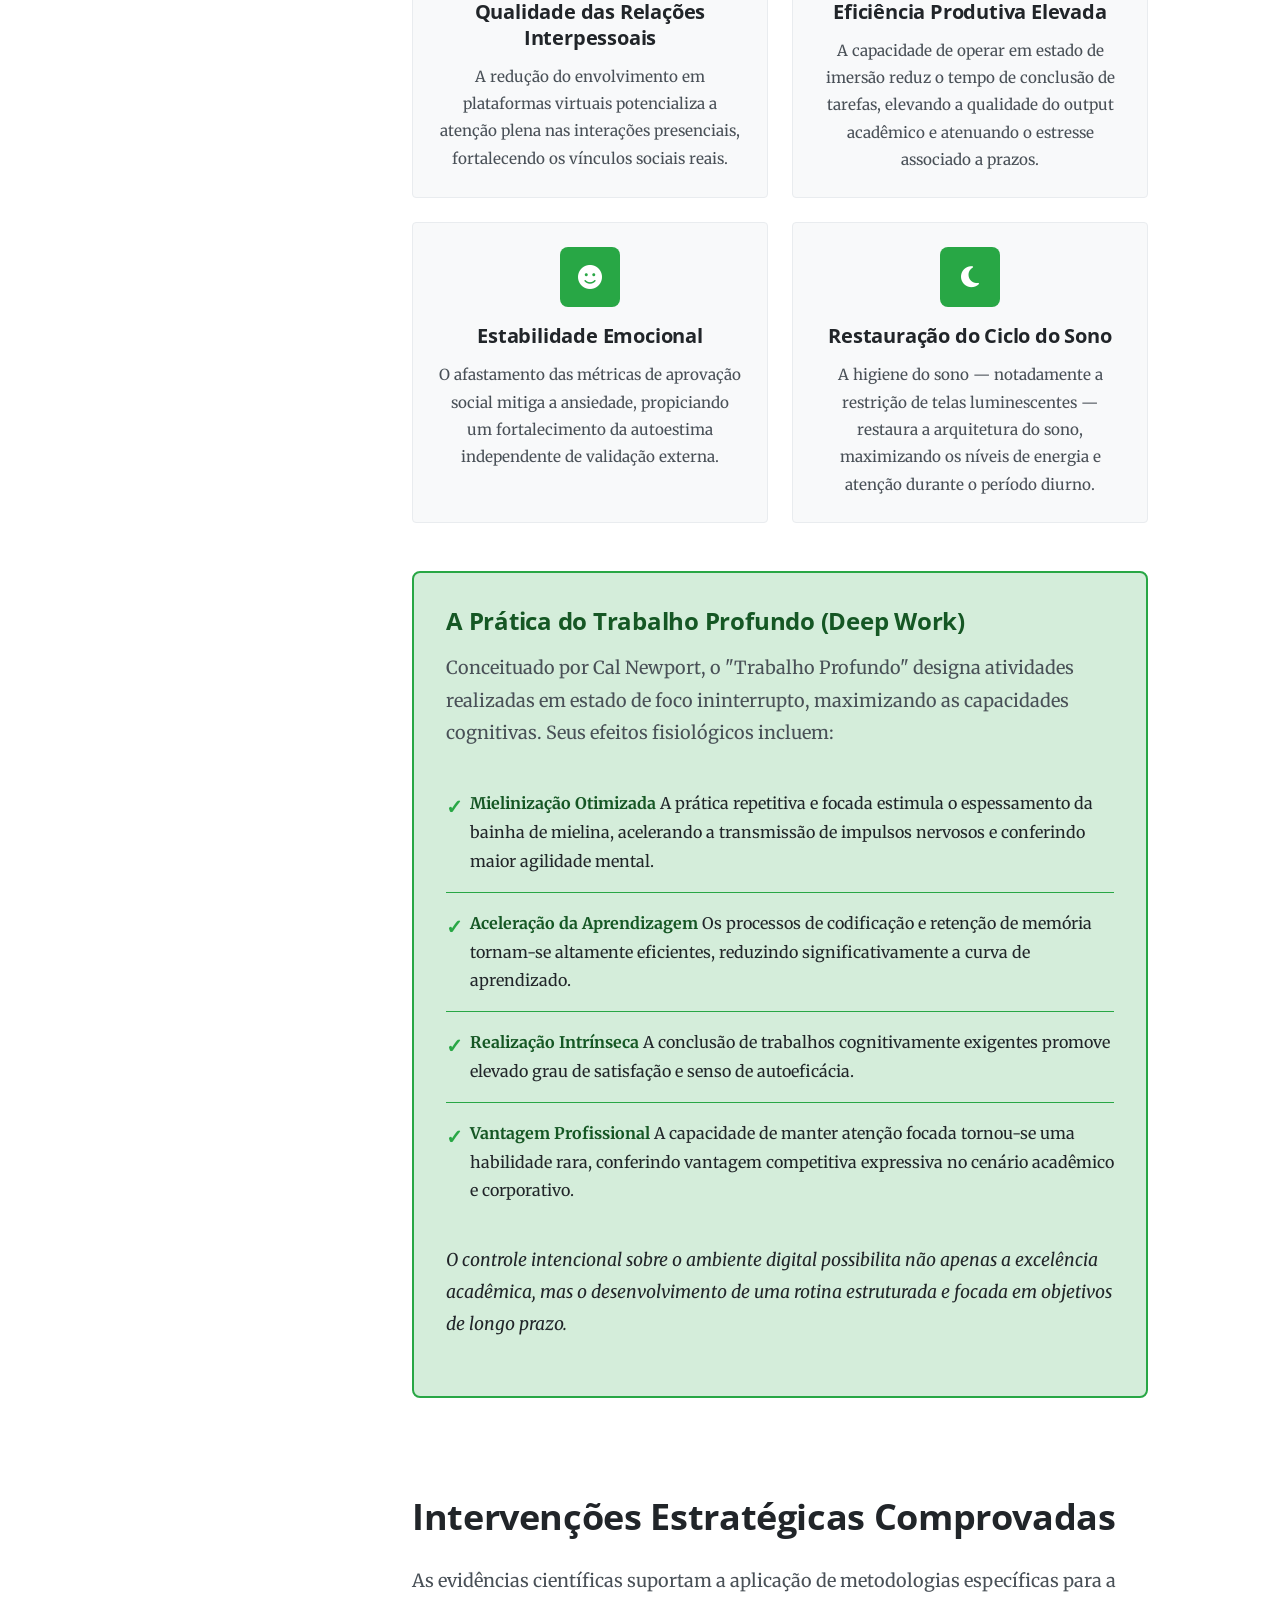
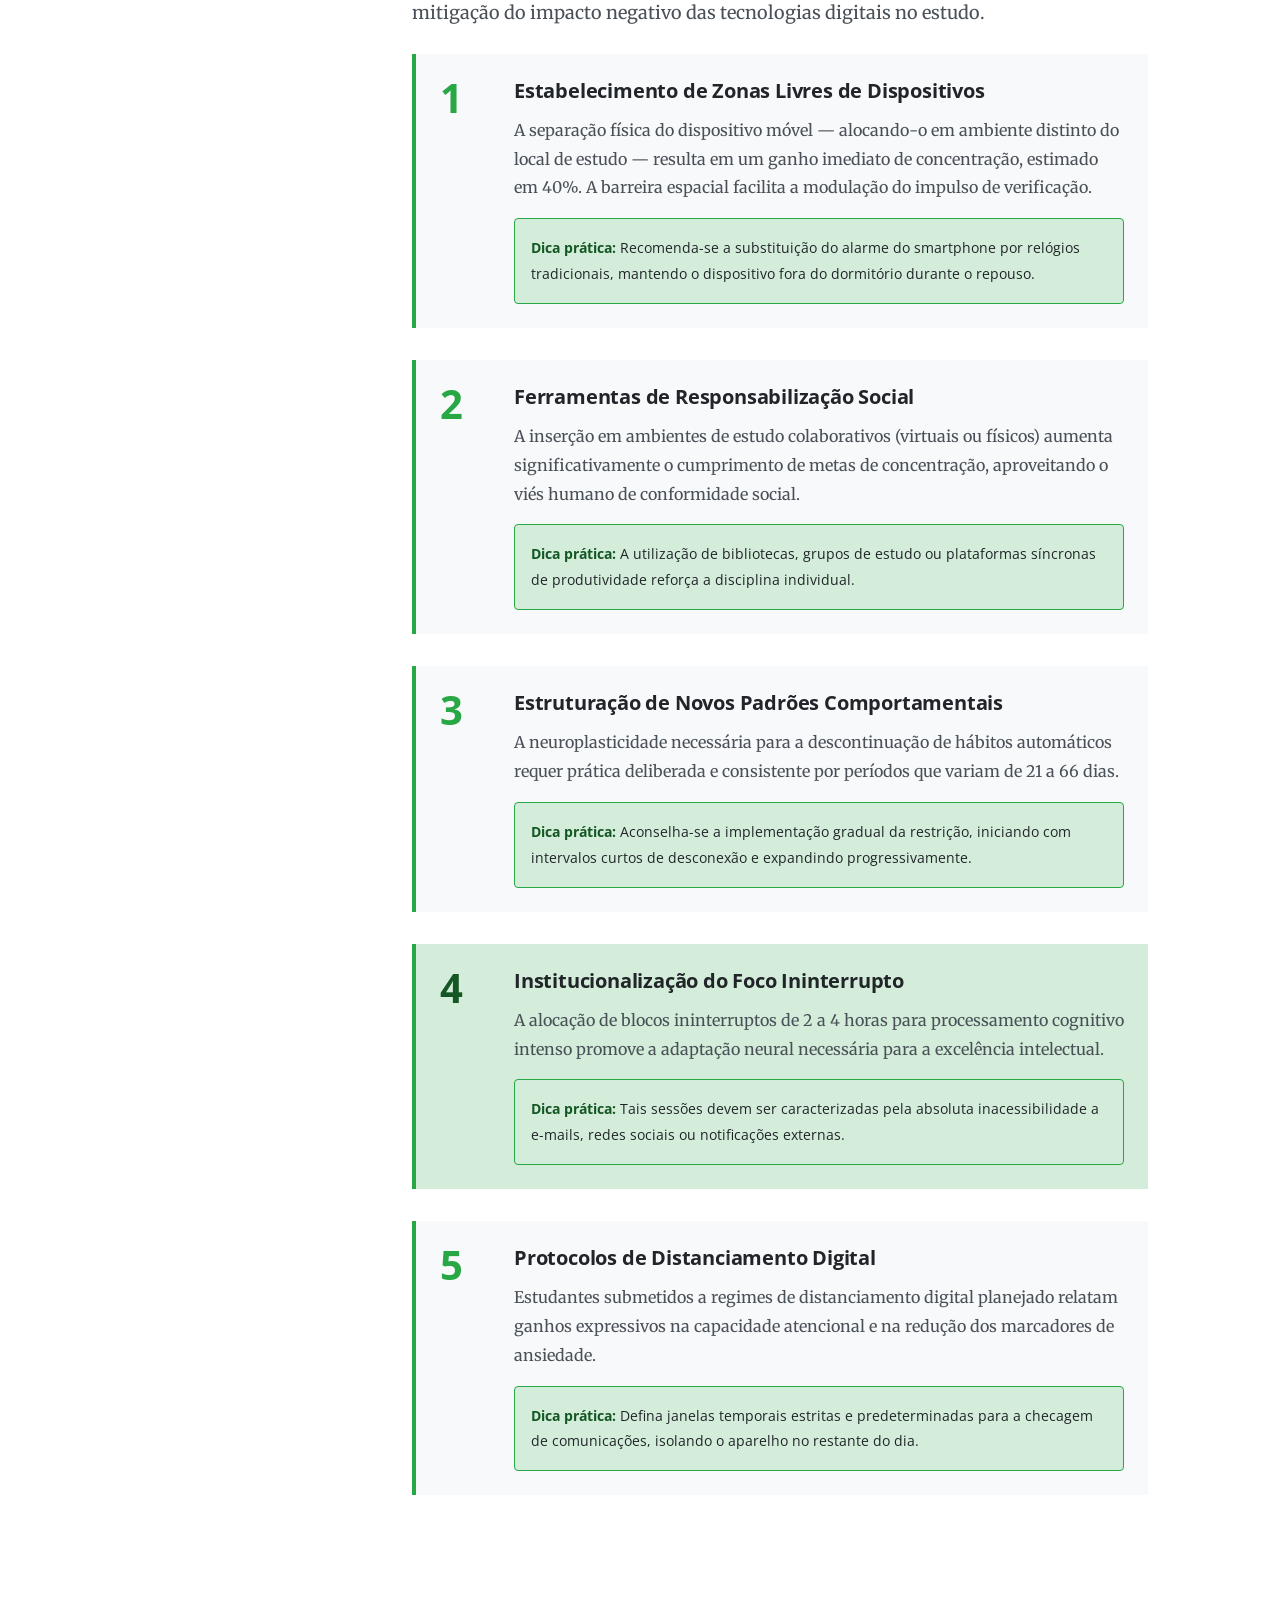
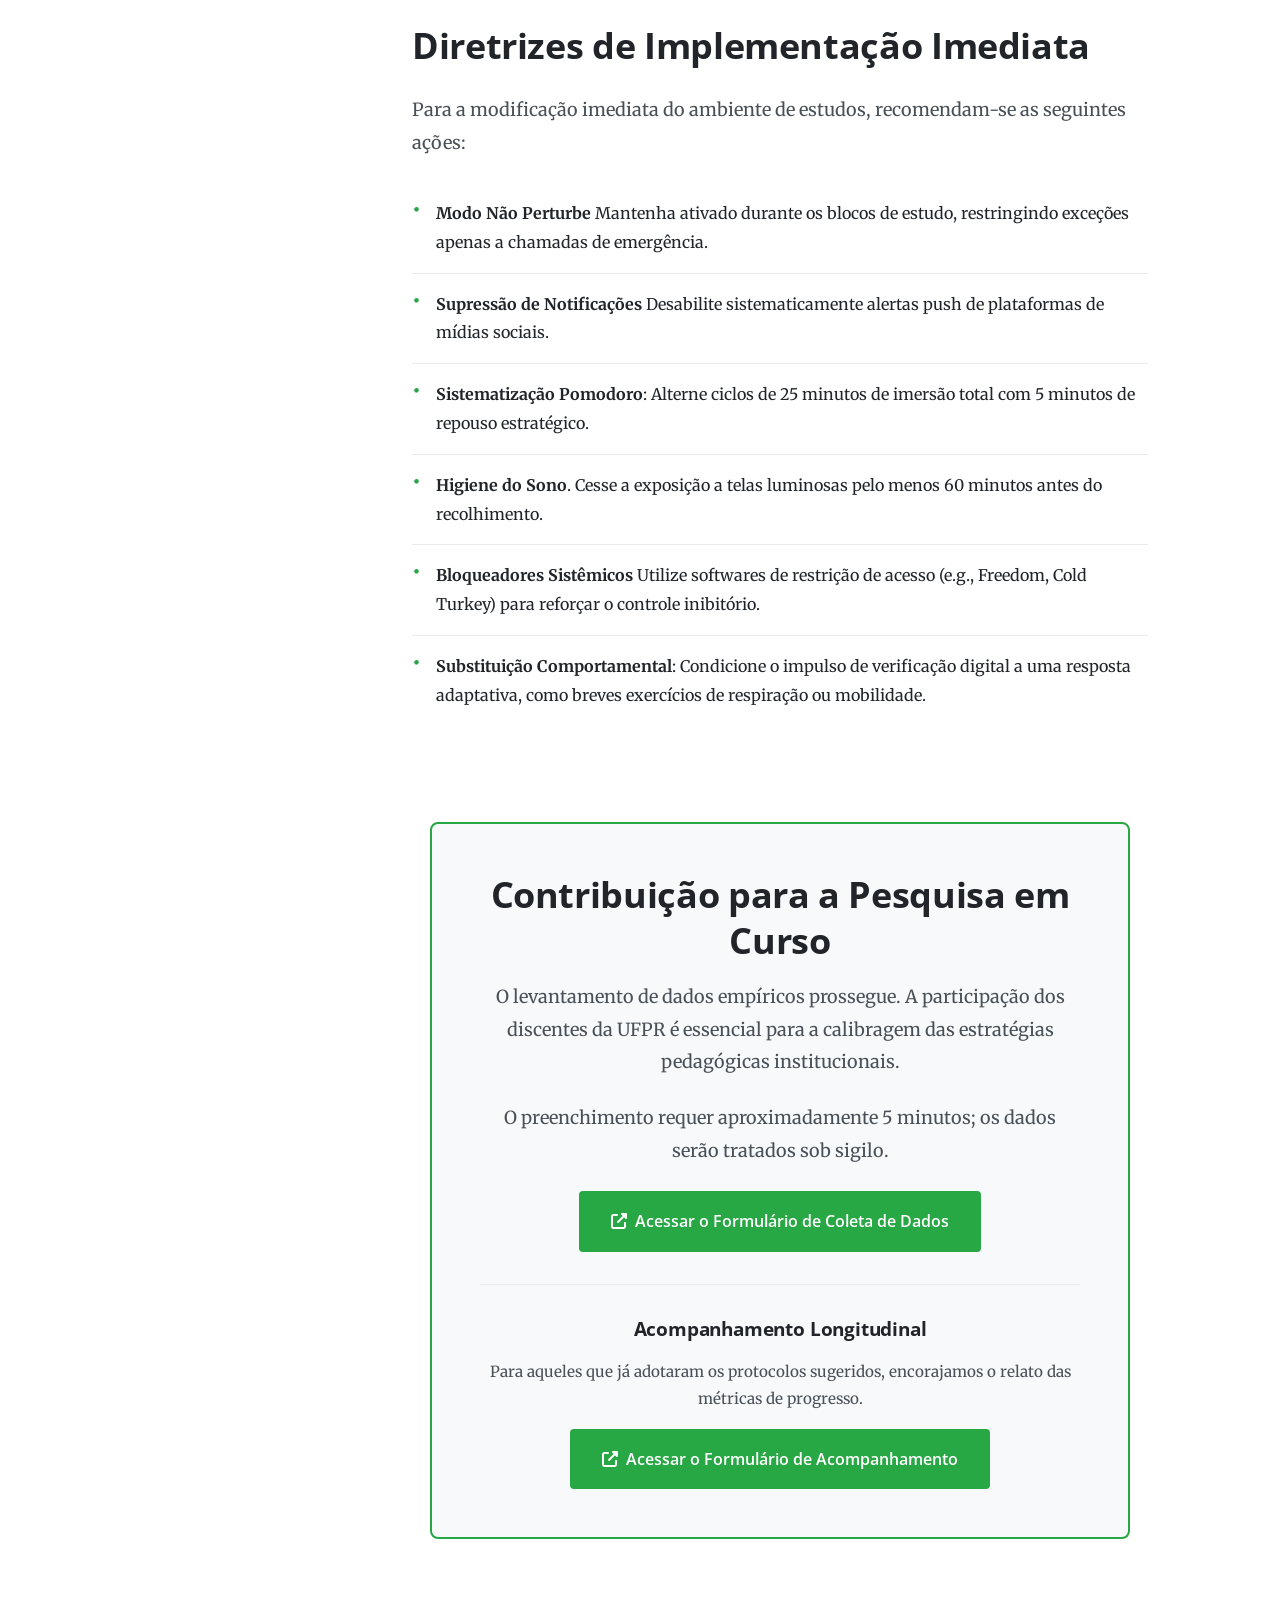
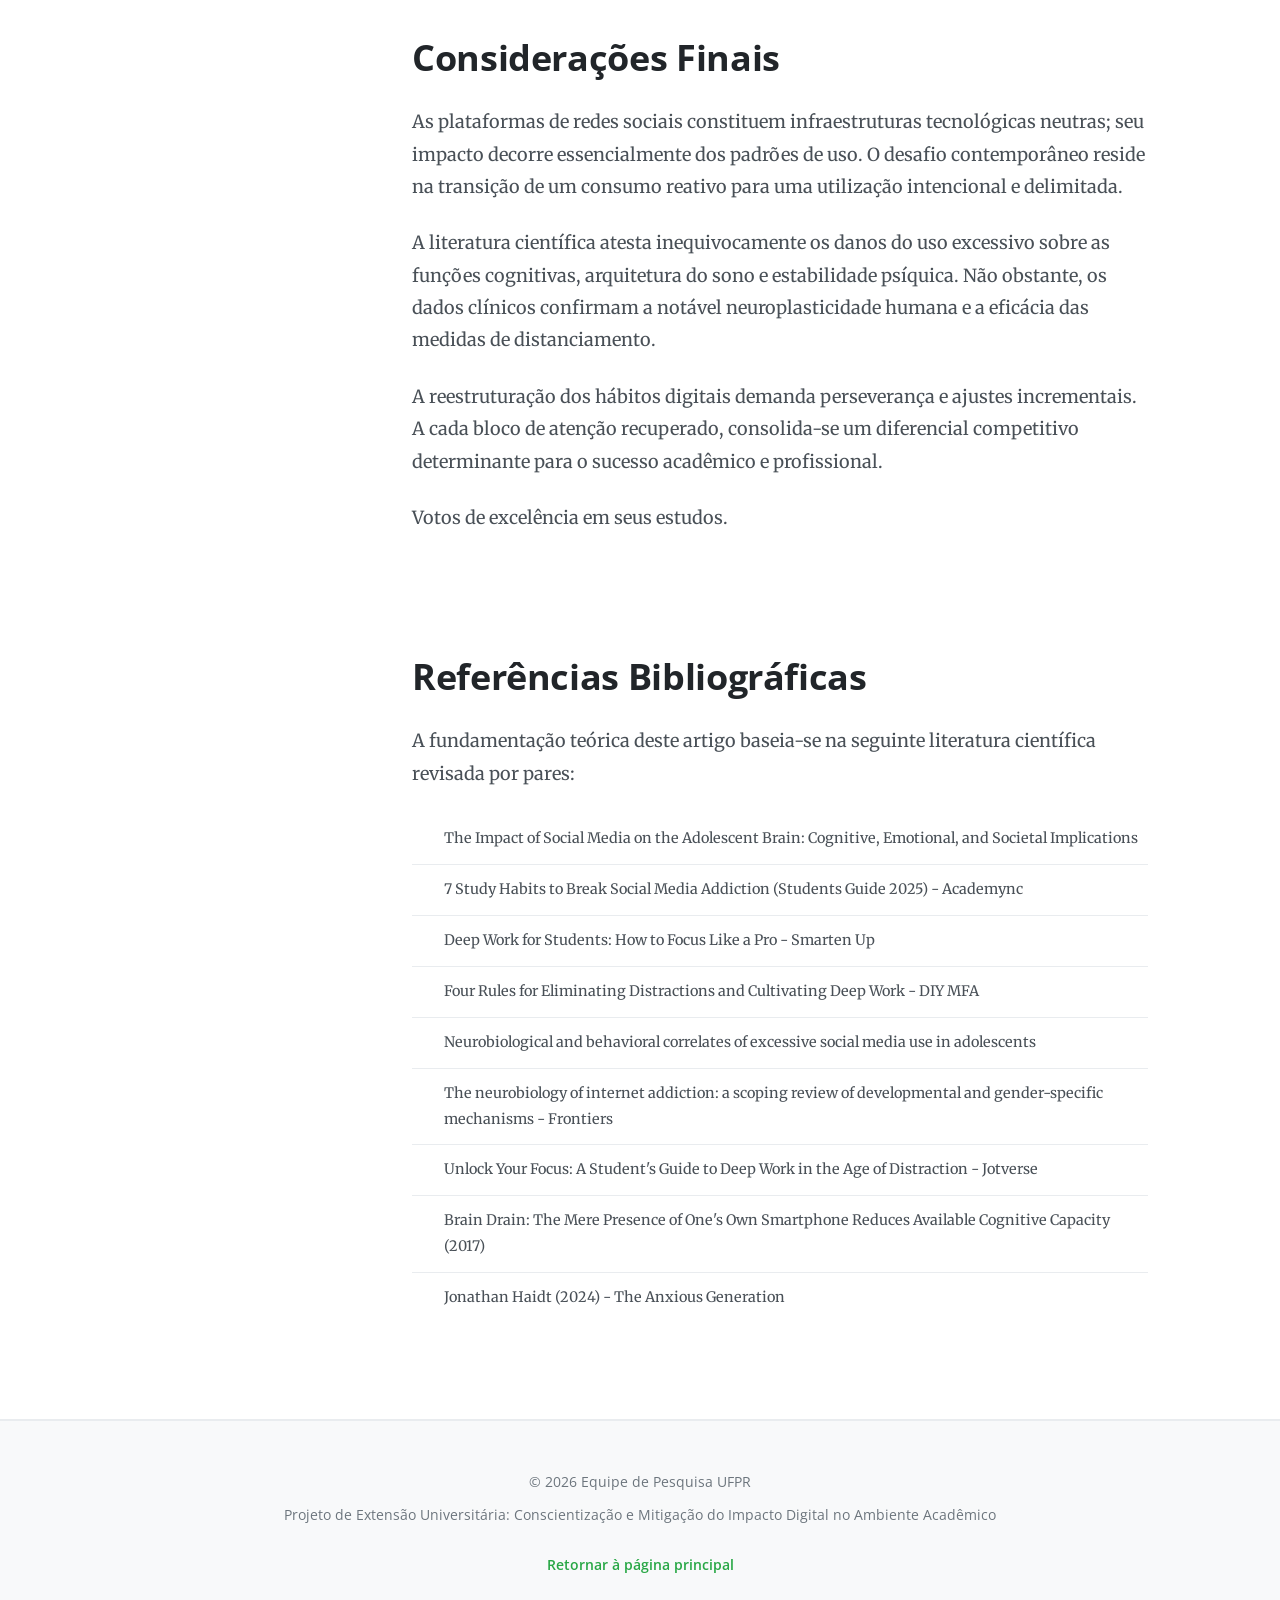
==== commit 9708bbcd: "[Adição] Implementa página de projetos com catálogo dinâmico e companion interativo da arara azul" ====
--- a/pesquisa-redes-sociais/index.html
+++ b/pesquisa-redes-sociais/index.html
@@ -511,6 +511,14 @@
         </div>
     </footer>
 
+    <div class="arara-companion" id="arara-companion" aria-label="Arara Azul">
+        <div class="arara-bubble" id="arara-bubble" role="status" aria-live="polite">
+            <span class="arara-text" id="arara-text">Você sabia? O Victor desenvolveu o AI RPG Engine com RAG em 4 níveis de memória!</span>
+            <button type="button" class="arara-bubble-close" id="arara-bubble-close" aria-label="Fechar mensagem">×</button>
+        </div>
+        <div class="arara-sprite"></div>
+    </div>
+
     <script src="script.js"></script>
 </body>
 </html>
--- a/pesquisa-redes-sociais/styles.css
+++ b/pesquisa-redes-sociais/styles.css
@@ -874,3 +874,164 @@
         padding: 2rem 1.5rem;
     }
 }
+
+.arara-companion {
+    position: fixed;
+    bottom: 24px;
+    right: 24px;
+    width: 96px;
+    height: 96px;
+    z-index: 995;
+    cursor: pointer;
+    user-select: none;
+    filter: drop-shadow(0 10px 20px rgba(0, 0, 0, 0.35));
+    animation: arara-float 3.5s ease-in-out infinite alternate;
+    transform-origin: center bottom;
+    will-change: transform;
+}
+
+.arara-companion:hover .arara-sprite {
+    transform: scale(1.08);
+    transition: transform 0.25s cubic-bezier(0.34, 1.56, 0.64, 1);
+}
+
+.arara-companion.bounce {
+    animation: arara-bounce 0.5s ease;
+}
+
+@keyframes arara-bounce {
+    0%, 100% { transform: translateY(0) scale(1); }
+    40% { transform: translateY(-16px) scale(1.12); }
+    60% { transform: translateY(-8px) scale(1.06); }
+}
+
+.arara-bubble {
+    position: absolute;
+    bottom: calc(100% + 10px);
+    right: 0;
+    min-width: 200px;
+    max-width: 270px;
+    background: rgba(10, 15, 30, 0.94);
+    backdrop-filter: blur(14px);
+    -webkit-backdrop-filter: blur(14px);
+    border: 1px solid rgba(37, 99, 235, 0.45);
+    border-radius: 14px;
+    padding: 10px 30px 10px 14px;
+    color: #ffffff;
+    font-family: var(--font-sans);
+    font-size: 0.85rem;
+    font-weight: 500;
+    line-height: 1.4;
+    box-shadow: 0 12px 32px rgba(0, 0, 0, 0.6), 0 0 20px rgba(20, 63, 185, 0.35);
+    opacity: 0;
+    visibility: hidden;
+    transform: translateY(12px) scale(0.92);
+    transform-origin: bottom right;
+    transition: opacity 0.35s cubic-bezier(0.34, 1.56, 0.64, 1), transform 0.35s cubic-bezier(0.34, 1.56, 0.64, 1), visibility 0.35s;
+    pointer-events: none;
+}
+
+.arara-bubble::after {
+    content: '';
+    position: absolute;
+    bottom: -8px;
+    right: 36px;
+    width: 0;
+    height: 0;
+    border-left: 8px solid transparent;
+    border-right: 8px solid transparent;
+    border-top: 8px solid rgba(10, 15, 30, 0.94);
+}
+
+.arara-bubble.is-visible {
+    opacity: 1;
+    visibility: visible;
+    transform: translateY(0) scale(1);
+    pointer-events: auto;
+}
+
+.arara-text {
+    display: block;
+    color: #f1f5f9;
+    text-shadow: 0 1px 2px rgba(0, 0, 0, 0.5);
+}
+
+.arara-bubble-close {
+    position: absolute;
+    top: 4px;
+    right: 6px;
+    background: transparent;
+    border: none;
+    color: rgba(255, 255, 255, 0.5);
+    font-size: 16px;
+    line-height: 1;
+    cursor: pointer;
+    padding: 4px 6px;
+    border-radius: 4px;
+    transition: color 0.2s, background-color 0.2s;
+}
+
+.arara-bubble-close:hover {
+    color: #ffffff;
+    background-color: rgba(255, 255, 255, 0.1);
+}
+
+.arara-sprite {
+    width: 100%;
+    height: 100%;
+    background-image: url('../Quadros_arara_azul.png');
+    background-size: 500% 300%;
+    background-repeat: no-repeat;
+    animation: arara-flap 1.12s steps(1) infinite;
+    will-change: background-position;
+}
+
+@keyframes arara-flap {
+    0%, 7.142% { background-position: 0% 0%; }
+    7.143%, 14.285% { background-position: 25% 0%; }
+    14.286%, 21.428% { background-position: 50% 0%; }
+    21.429%, 28.571% { background-position: 75% 0%; }
+    28.572%, 35.714% { background-position: 100% 0%; }
+    35.715%, 42.857% { background-position: 0% 50%; }
+    42.858%, 50.000% { background-position: 25% 50%; }
+    50.001%, 57.142% { background-position: 50% 50%; }
+    57.143%, 64.285% { background-position: 75% 50%; }
+    64.286%, 71.428% { background-position: 100% 50%; }
+    71.429%, 78.571% { background-position: 0% 100%; }
+    78.572%, 85.714% { background-position: 25% 100%; }
+    85.715%, 92.857% { background-position: 50% 100%; }
+    92.858%, 100% { background-position: 75% 100%; }
+}
+
+@keyframes arara-float {
+    0% {
+        transform: translateY(0px) rotate(0deg);
+    }
+    50% {
+        transform: translateY(-6px) rotate(1.5deg);
+    }
+    100% {
+        transform: translateY(2px) rotate(-1deg);
+    }
+}
+
+@media (max-width: 768px) {
+    .arara-companion {
+        bottom: 16px;
+        right: 16px;
+        width: 68px;
+        height: 68px;
+    }
+
+    .arara-bubble {
+        right: -10px;
+        min-width: 170px;
+        max-width: 220px;
+        font-size: 0.78rem;
+        padding: 8px 24px 8px 10px;
+    }
+
+    .arara-bubble::after {
+        right: 28px;
+    }
+}
